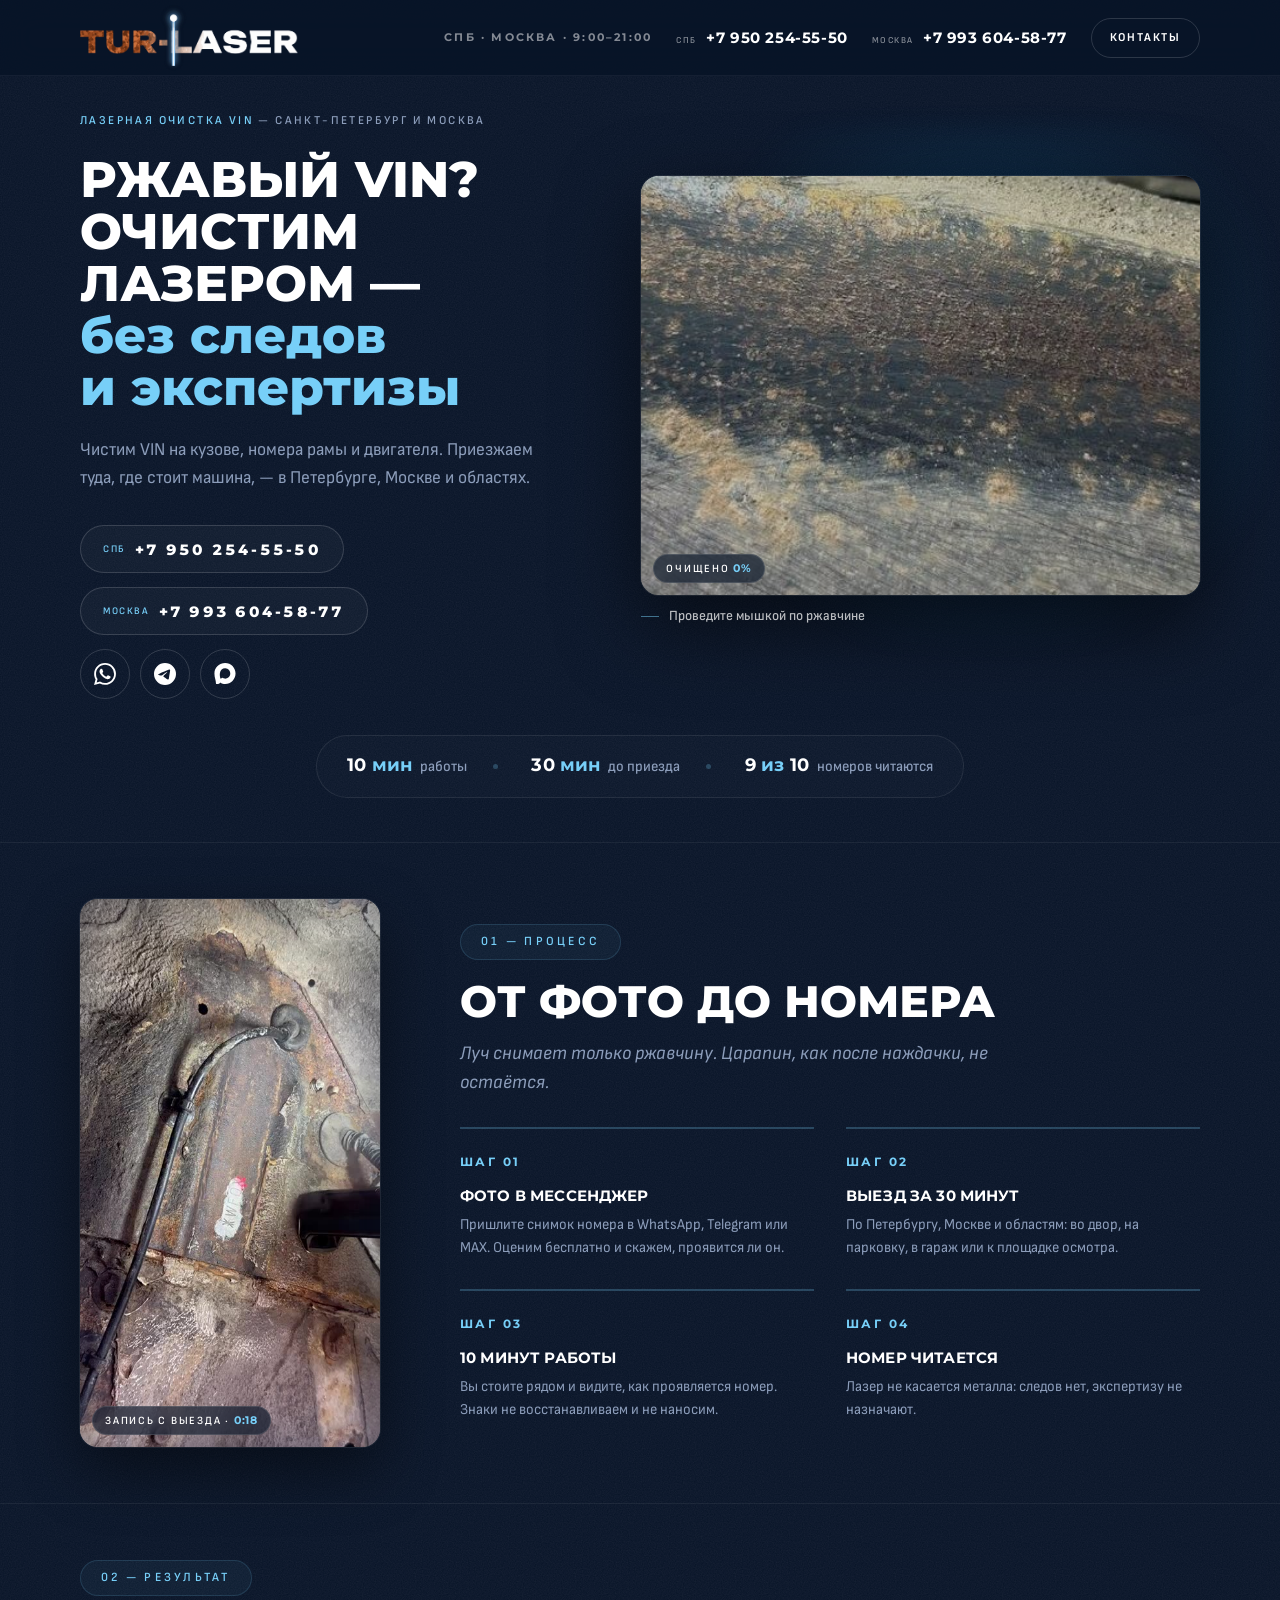
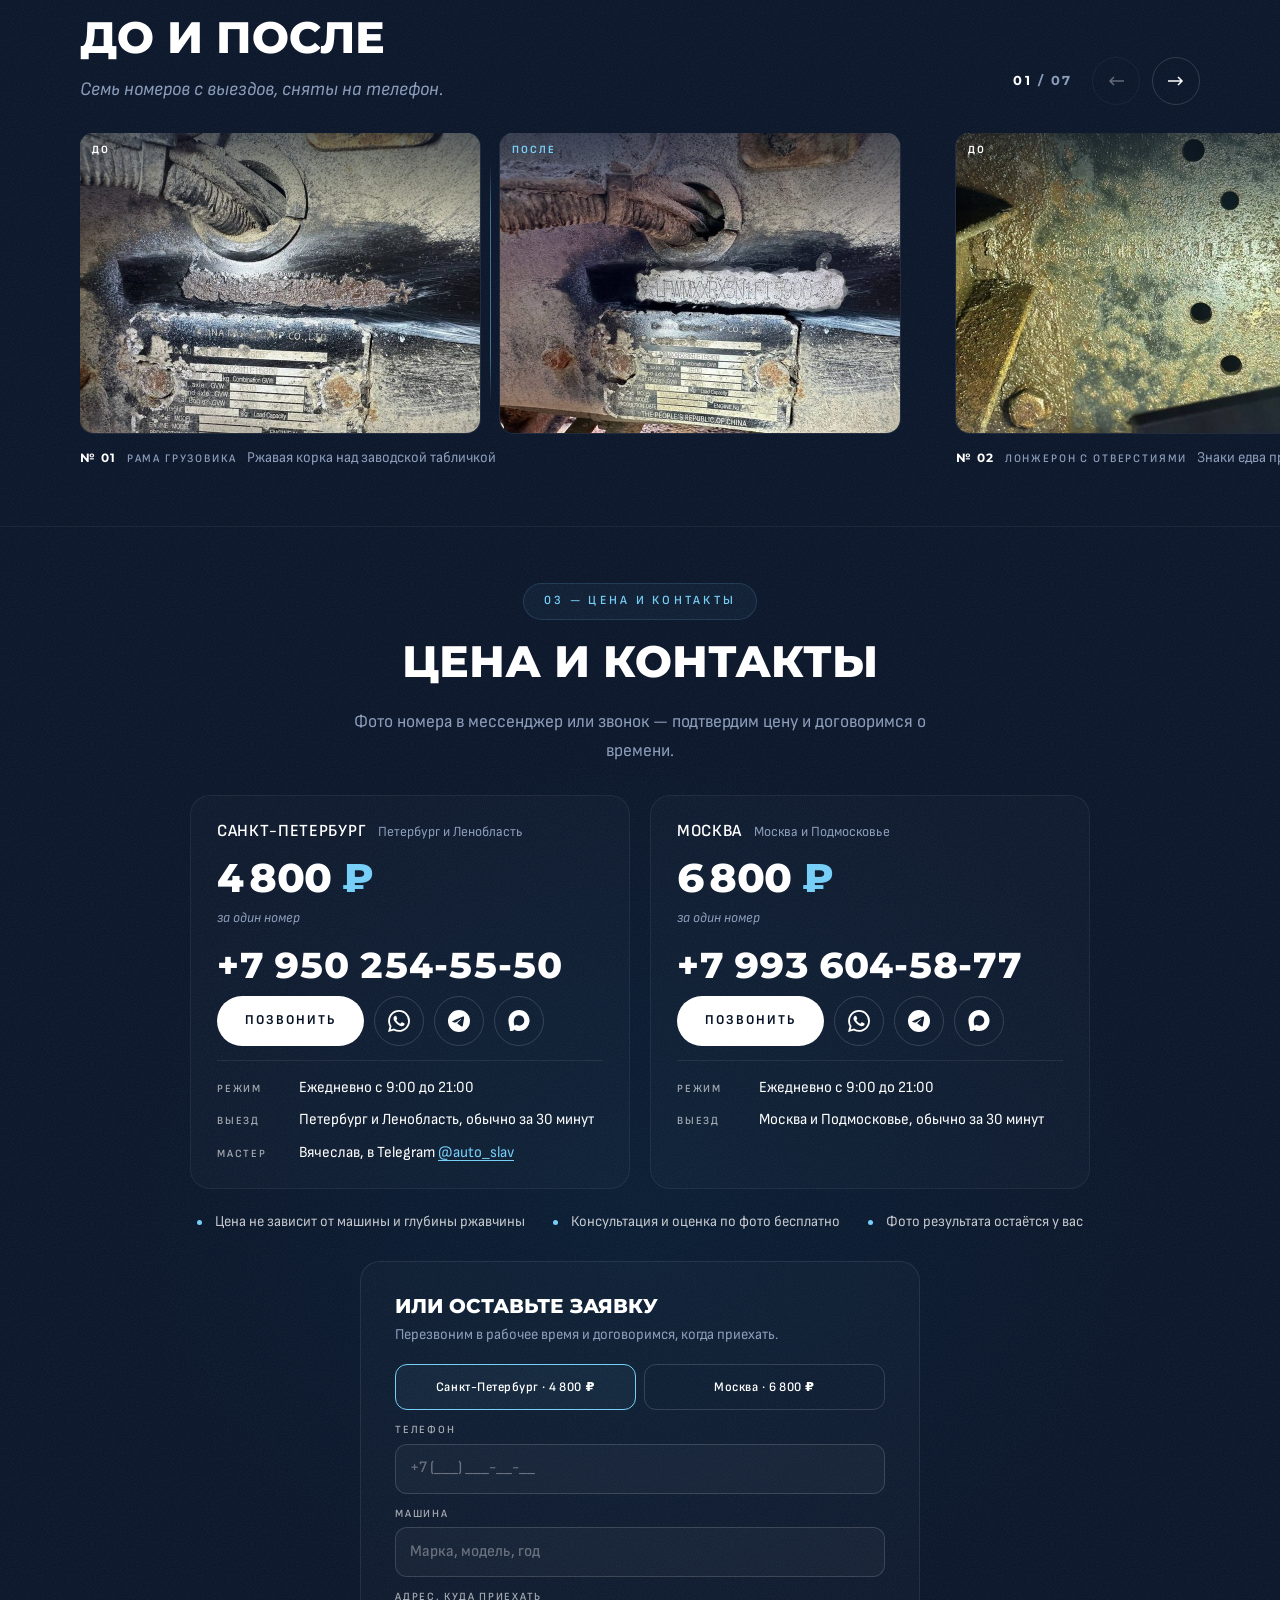
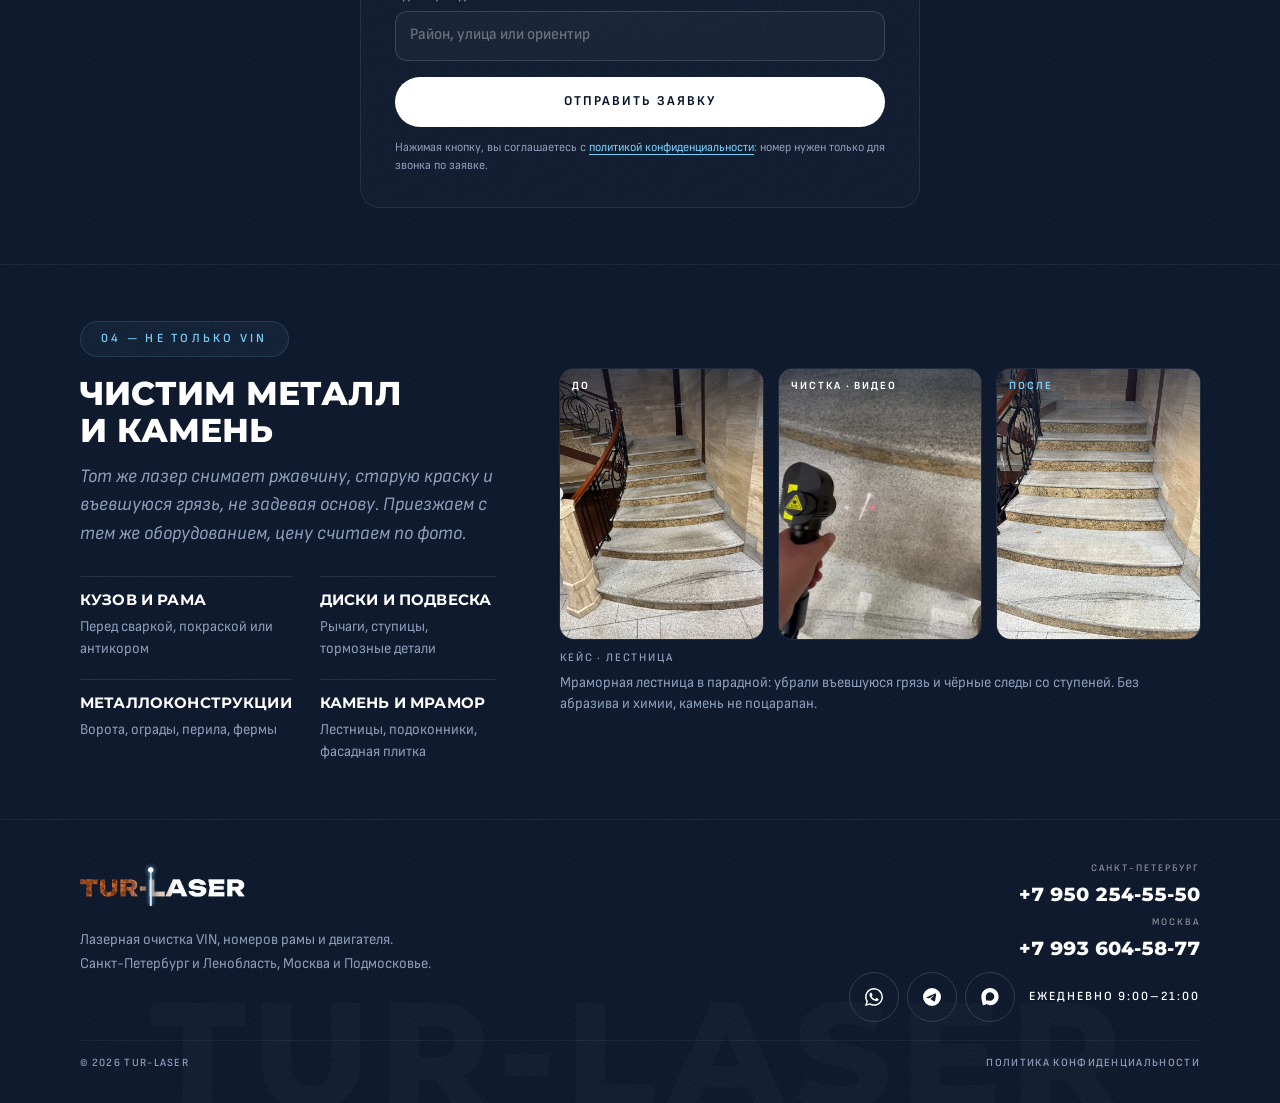
==== index.html @ cce96af9 "Первый экран на ПК: обе плашки городов одной высоты в один ряд, мессенджеры строкой ниже Co-Authored" ====
<!DOCTYPE html>
<html lang="ru">
<head>
<meta charset="utf-8">
<meta name="viewport" content="width=device-width, initial-scale=1, viewport-fit=cover">
<title>TUR-LASER — лазерная очистка VIN в Санкт-Петербурге и Москве</title>
<meta name="description" content="Очищаем VIN, номера рамы и двигателя от ржавчины лазером: без следов на металле и без экспертизы. Выезд по Санкт-Петербургу и Москве за 30 минут, 10 минут работы. Петербург и Ленобласть — 4 800 ₽, Москва и Подмосковье — 6 800 ₽ за номер.">
<meta name="theme-color" content="#061226">
<meta property="og:title" content="TUR-LASER — лазерная очистка VIN">
<meta property="og:description" content="Ржавый VIN? Очистим лазером — без следов и экспертизы. Выезд по Петербургу и Москве. СПб — 4 800 ₽, Москва — 6 800 ₽ за номер.">
<meta property="og:type" content="website">
<link rel="icon" href="data:image/svg+xml,%3Csvg xmlns='http://www.w3.org/2000/svg' viewBox='0 0 32 32'%3E%3Crect width='32' height='32' rx='7' fill='%23061226'/%3E%3Crect x='6' y='14.5' width='14' height='3' rx='1.5' fill='%2377CFF8'/%3E%3Ccircle cx='24' cy='16' r='3' fill='%23fff'/%3E%3C/svg%3E">
<link rel="preload" href="fonts/days-one-cyrillic-400-normal.woff2" as="font" type="font/woff2" crossorigin>
<link rel="preload" href="fonts/sofia-sans-semi-condensed-cyrillic-wght-normal.woff2" as="font" type="font/woff2" crossorigin>
<link rel="preload" href="fonts/orbitron-latin-700-normal.woff2" as="font" type="font/woff2" crossorigin>
<link rel="preload" href="img/vinlab-base.jpg" as="image">
<link rel="preload" href="img/vinlab-rust.jpg" as="image">
<link rel="stylesheet" href="style.css?v=12">
<noscript><style>.mbar--early{opacity:1;transform:none;pointer-events:auto}.vinlab__hint,.vinlab__meter,.ba__nav{display:none}</style></noscript>
<!-- Счётчик аналитики ставим в день релиза (см. README): Яндекс.Метрика сюда, window.YM_ID = номер счётчика -->
</head>
<body>
<svg xmlns="http://www.w3.org/2000/svg" style="display:none" aria-hidden="true"><symbol id="i-wa" viewBox="0 0 24 24"><path d="M17.472 14.382c-.297-.149-1.758-.867-2.03-.967-.273-.099-.471-.148-.67.15-.197.297-.767.966-.94 1.164-.173.199-.347.223-.644.075-.297-.15-1.255-.463-2.39-1.475-.883-.788-1.48-1.761-1.653-2.059-.173-.297-.018-.458.13-.606.134-.133.298-.347.446-.52.149-.174.198-.298.298-.497.099-.198.05-.371-.025-.52-.075-.149-.669-1.612-.916-2.207-.242-.579-.487-.5-.669-.51-.173-.008-.371-.01-.57-.01-.198 0-.52.074-.792.372-.272.297-1.04 1.016-1.04 2.479 0 1.462 1.065 2.875 1.213 3.074.149.198 2.096 3.2 5.077 4.487.709.306 1.262.489 1.694.625.712.227 1.36.195 1.871.118.571-.085 1.758-.719 2.006-1.413.248-.694.248-1.289.173-1.413-.074-.124-.272-.198-.57-.347m-5.421 7.403h-.004a9.87 9.87 0 01-5.031-1.378l-.361-.214-3.741.982.998-3.648-.235-.374a9.86 9.86 0 01-1.51-5.26c.001-5.45 4.436-9.884 9.888-9.884 2.64 0 5.122 1.03 6.988 2.898a9.825 9.825 0 012.893 6.994c-.003 5.45-4.437 9.884-9.885 9.884m8.413-18.297A11.815 11.815 0 0012.05 0C5.495 0 .16 5.335.157 11.892c0 2.096.547 4.142 1.588 5.945L.057 24l6.305-1.654a11.882 11.882 0 005.683 1.448h.005c6.554 0 11.89-5.335 11.893-11.893a11.821 11.821 0 00-3.48-8.413Z"/></symbol><symbol id="i-tg" viewBox="0 0 24 24"><path d="M11.944 0A12 12 0 0 0 0 12a12 12 0 0 0 12 12 12 12 0 0 0 12-12A12 12 0 0 0 12 0a12 12 0 0 0-.056 0zm4.962 7.224c.1-.002.321.023.465.14a.506.506 0 0 1 .171.325c.016.093.036.306.02.472-.18 1.898-.962 6.502-1.36 8.627-.168.9-.499 1.201-.82 1.23-.696.065-1.225-.46-1.9-.902-1.056-.693-1.653-1.124-2.678-1.8-1.185-.78-.417-1.21.258-1.91.177-.184 3.247-2.977 3.307-3.23.007-.032.014-.15-.056-.212s-.174-.041-.249-.024c-.106.024-1.793 1.14-5.061 3.345-.48.33-.913.49-1.302.48-.428-.008-1.252-.241-1.865-.44-.752-.245-1.349-.374-1.297-.789.027-.216.325-.437.893-.663 3.498-1.524 5.83-2.529 6.998-3.014 3.332-1.386 4.025-1.627 4.476-1.635z"/></symbol><symbol id="i-max" viewBox="0 0 100 104"><path fill-rule="evenodd" d="M50.7571 0.261719C78.2929 0.261719 99.8857 22.5974 99.8857 50.1474C99.8857 77.6974 77.6071 99.4903 51.0214 99.4903C41.5857 99.4903 37.0143 98.1617 29.65 92.9474C29.1429 92.5903 28.45 92.6831 28.0214 93.1403C22.3571 99.1831 7.85 103.426 7.18571 95.176C7.18571 80.7903 0 71.4474 0 49.876C0 21.5546 23.2214 0.261719 50.7571 0.261719ZM51.5286 24.8117C38.4643 24.126 28.2643 33.1974 26.0143 47.3831C24.15 59.1332 27.45 73.4546 30.2786 74.176C31.4786 74.4832 34.3571 72.276 36.4571 70.2974C36.85 69.926 37.45 69.8617 37.9071 70.1474C41.1786 72.1474 44.8786 73.6474 48.9571 73.8617C62.3714 74.5617 74.2571 64.0617 74.9643 50.6474C75.6643 37.2331 64.9429 25.5046 51.5286 24.8046V24.8117Z"/></symbol></svg>
<a class="skip" href="#kontakty">К заявке</a>

<!-- Шапка -->
<header class="hdr"><div class="wrap">
  <a class="logo" href="#hero"><img src="img/logo.png" width="2051" height="622" alt="TUR-LASER"></a>
  <span class="hdr__meta">СПб · Москва · 9:00–21:00</span>
  <a class="hdr__tel" href="tel:+79502545550" data-goal="call_click"><small>СПб</small> +7 950 254-55-50</a>
  <a class="hdr__tel hdr__tel--msk" href="tel:+79936045877" data-goal="call_click_msk"><small>Москва</small> +7 993 604-58-77</a>
  <a class="btn btn--o hdr__msg" href="#kontakty">Контакты</a>
</div></header>

<main>
<!-- 1. Первый экран: оффер + интерактив «сотри ржавчину» -->
<section class="hero" id="hero"><div class="wrap">
  <div class="hero__grid">
    <div class="hero__text">
      <p class="crumb"><b>Лазерная очистка VIN</b> — Санкт-Петербург и&nbsp;Москва</p>
      <h1>Ржавый VIN?<br>Очистим<br class="d"> лазером<span class="d">&nbsp;—</span><br><em>без следов<br class="d"> и&nbsp;экспертизы</em></h1>
      <p class="lead">Чистим VIN на кузове, номера рамы и двигателя. Приезжаем туда, где стоит машина, — в Петербурге, Москве и областях.</p>
      <div class="cta cta--goroda">
        <a class="btn btn--w btn--tel" href="tel:+79502545550" data-goal="call_click"><small>СПб</small>+7 950 254-55-50</a>
        <a class="btn btn--w btn--tel" href="tel:+79936045877" data-goal="call_click_msk"><small>Москва</small>+7 993 604-58-77</a>
        <span class="cta__soc"><a class="ibtn" href="https://wa.me/79502545550" target="_blank" rel="noopener" aria-label="Написать в WhatsApp" title="WhatsApp" data-goal="wa_click"><svg aria-hidden="true"><use href="#i-wa"/></svg></a><a class="ibtn" href="https://t.me/auto_slav" target="_blank" rel="noopener" aria-label="Написать в Telegram" title="Telegram" data-goal="tg_click"><svg aria-hidden="true"><use href="#i-tg"/></svg></a><a class="ibtn" href="https://max.ru/u/f9LHodD0cOJTcNx3xoA1vya0MQ0de2oj36Owtv6z1Hdhw0TRg-xTGAW3iC0" target="_blank" rel="noopener" aria-label="Написать в MAX" title="MAX" data-goal="max_click"><svg aria-hidden="true"><use href="#i-max"/></svg></a></span>
      </div>
    </div>
    <div class="hero__art">
      <div class="vinlab" id="vinlab" role="group" aria-label="Лазер снимает ржавчину — проявляется номер" data-base="img/vinlab-base.jpg" data-rust="img/vinlab-rust.jpg"><canvas aria-hidden="true"></canvas>
        <span class="chip vinlab__meter">Очищено <b>0%</b></span>
        <span class="vinlab__hint">Проведите мышкой по ржавчине</span>
        <div class="vinlab__done" role="status"><b>Номер читается</b><a href="https://t.me/auto_slav" target="_blank" rel="noopener" data-goal="cta_vinlab">Оценить свой <svg class="arw" width="16" height="10" viewBox="0 0 16 10" aria-hidden="true"><path d="M0 5h14M10 1l4 4-4 4" fill="none" stroke="currentColor" stroke-width="1.5"/></svg></a></div>
        <button class="vinlab__reset" type="button" hidden>Заново</button>
      </div>
    </div>
  </div>
  <ul class="facts">
    <li><b>10&nbsp;<i>мин</i></b>работы</li>
    <li><b>30&nbsp;<i>мин</i></b>до приезда</li>
    <li><b>9&nbsp;<i>из</i>&nbsp;10</b>номеров читаются</li>
  </ul>
</div></section>

<!-- 2. Процесс: видео с выезда + четыре шага -->
<section class="sec proc" id="process" aria-labelledby="h-proc"><div class="wrap proc__grid">
  <figure class="media proc__video rv">
    <video class="showreel__video" muted autoplay loop playsinline preload="metadata" poster="video/process-poster.jpg" width="464" height="848" aria-label="Очистка VIN лазером, запись с выезда, без звука"><source src="video/process.mp4" type="video/mp4"></video>
    <span class="chip">Запись с выезда · <b>0:18</b></span>
  </figure>
  <div>
    <span class="kicker"><b>01</b> — Процесс</span>
    <h2 class="h2 rv" id="h-proc">От&nbsp;фото до&nbsp;номера</h2>
    <p class="tag">Луч снимает только ржавчину. Царапин, как после наждачки, не остаётся.</p>
    <ol class="steps">
      <li class="step"><span class="step__n">ШАГ 01</span><h3>Фото в мессенджер</h3><p>Пришлите снимок номера в WhatsApp, Telegram или MAX. Оценим бесплатно и скажем, проявится ли он.</p></li>
      <li class="step"><span class="step__n">ШАГ 02</span><h3>Выезд за 30 минут</h3><p>По Петербургу, Москве и областям: во двор, на парковку, в гараж или к площадке осмотра.</p></li>
      <li class="step"><span class="step__n">ШАГ 03</span><h3>10 минут работы</h3><p>Вы стоите рядом и видите, как проявляется номер. Знаки не восстанавливаем и не наносим.</p></li>
      <li class="step"><span class="step__n">ШАГ 04</span><h3>Номер читается</h3><p>Лазер не касается металла: следов нет, экспертизу не назначают.</p></li>
    </ol>
  </div>
</div></section>

<!-- 3. До и после: лента из семи пар -->
<section class="sec ba" id="do-posle" aria-labelledby="h-ba"><div class="wrap">
  <span class="kicker"><b>02</b> — Результат</span>
  <div class="ba__head">
    <div><h2 class="h2 rv" id="h-ba">До и после</h2><p class="tag">Семь номеров с выездов, сняты на телефон.</p></div>
    <div class="ba__nav"><span class="ba__count"><b>01</b> / 07</span><button type="button" data-dir="-1" aria-label="Предыдущая работа" disabled><svg class="arw arw--l" width="16" height="10" viewBox="0 0 16 10" aria-hidden="true"><path d="M0 5h14M10 1l4 4-4 4" fill="none" stroke="currentColor" stroke-width="1.5"/></svg></button><button type="button" data-dir="1" aria-label="Следующая работа"><svg class="arw" width="16" height="10" viewBox="0 0 16 10" aria-hidden="true"><path d="M0 5h14M10 1l4 4-4 4" fill="none" stroke="currentColor" stroke-width="1.5"/></svg></button></div>
  </div>
  <div class="track rv" tabindex="0" role="region" aria-label="Работы до и после, листаются вбок">
    <figure class="pair">
      <div class="pair__shots">
        <div class="ph"><img src="img/ba/ba-1-before.jpg" width="800" height="600" alt="До очистки: рама грузовика, ржавая корка над заводской табличкой"><span>До</span></div>
        <i class="seam" aria-hidden="true"></i>
        <div class="ph ph--after"><img src="img/ba/ba-1-after.jpg" width="800" height="600" alt="После очистки: рама грузовика, номер читается"><span>После</span></div>
      </div>
      <figcaption><b>№&nbsp;01</b><span class="cap">Рама грузовика</span><span class="note">Ржавая корка над заводской табличкой</span></figcaption>
    </figure>
    <figure class="pair">
      <div class="pair__shots">
        <div class="ph"><img src="img/ba/ba-5-before.jpg" width="800" height="600" alt="До очистки: лонжерон с отверстиями, знаки едва проступали сквозь ржавчину" loading="lazy"><span>До</span></div>
        <i class="seam" aria-hidden="true"></i>
        <div class="ph ph--after"><img src="img/ba/ba-5-after.jpg" width="800" height="600" alt="После очистки: лонжерон с отверстиями, номер читается" loading="lazy"><span>После</span></div>
      </div>
      <figcaption><b>№&nbsp;02</b><span class="cap">Лонжерон с отверстиями</span><span class="note">Знаки едва проступали сквозь ржавчину</span></figcaption>
    </figure>
    <figure class="pair">
      <div class="pair__shots">
        <div class="ph"><img src="img/ba/ba-6-before.jpg" width="800" height="600" alt="До очистки: рама, номер под заводской жёлтой краской" loading="lazy"><span>До</span></div>
        <i class="seam" aria-hidden="true"></i>
        <div class="ph ph--after"><img src="img/ba/ba-6-after.jpg" width="800" height="600" alt="После очистки: рама, номер читается" loading="lazy"><span>После</span></div>
      </div>
      <figcaption><b>№&nbsp;03</b><span class="cap">Рама</span><span class="note">Номер под заводской жёлтой краской</span></figcaption>
    </figure>
    <figure class="pair">
      <div class="pair__shots">
        <div class="ph"><img src="img/ba/ba-4-before.jpg" width="800" height="600" alt="До очистки: арка колеса, чёрное пятно вместо знаков" loading="lazy"><span>До</span></div>
        <i class="seam" aria-hidden="true"></i>
        <div class="ph ph--after"><img src="img/ba/ba-4-after.jpg" width="800" height="600" alt="После очистки: арка колеса, номер читается" loading="lazy"><span>После</span></div>
      </div>
      <figcaption><b>№&nbsp;04</b><span class="cap">Арка колеса</span><span class="note">Чёрное пятно вместо знаков</span></figcaption>
    </figure>
    <figure class="pair">
      <div class="pair__shots">
        <div class="ph"><img src="img/ba/ba-2-before.jpg" width="800" height="600" alt="До очистки: пол у сиденья, табличка в проёме под ковром" loading="lazy"><span>До</span></div>
        <i class="seam" aria-hidden="true"></i>
        <div class="ph ph--after"><img src="img/ba/ba-2-after.jpg" width="800" height="600" alt="После очистки: пол у сиденья, номер читается" loading="lazy"><span>После</span></div>
      </div>
      <figcaption><b>№&nbsp;05</b><span class="cap">Пол у сиденья</span><span class="note">Табличка в проёме под ковром</span></figcaption>
    </figure>
    <figure class="pair">
      <div class="pair__shots">
        <div class="ph"><img src="img/ba/ba-3-before.jpg" width="800" height="600" alt="До очистки: пол салона, до очистки номер не разглядеть" loading="lazy"><span>До</span></div>
        <i class="seam" aria-hidden="true"></i>
        <div class="ph ph--after"><img src="img/ba/ba-3-after.jpg" width="800" height="600" alt="После очистки: пол салона, номер читается" loading="lazy"><span>После</span></div>
      </div>
      <figcaption><b>№&nbsp;06</b><span class="cap">Пол салона</span><span class="note">До очистки номер не разглядеть</span></figcaption>
    </figure>
    <figure class="pair">
      <div class="pair__shots">
        <div class="ph"><img src="img/ba/ba-7-before.jpg" width="800" height="600" alt="До очистки: кузов, табличка под герметиком" loading="lazy"><span>До</span></div>
        <i class="seam" aria-hidden="true"></i>
        <div class="ph ph--after"><img src="img/ba/ba-7-after.jpg" width="800" height="600" alt="После очистки: кузов, номер читается" loading="lazy"><span>После</span></div>
      </div>
      <figcaption><b>№&nbsp;07</b><span class="cap">Кузов</span><span class="note">Табличка под герметиком</span></figcaption>
    </figure>
  </div>
  <div class="dots" aria-hidden="true"><i class="on"></i><i></i><i></i><i></i><i></i><i></i><i></i></div>
</div></section>

<!-- 4. Цена и контакты -->
<section class="sec final" id="kontakty" aria-labelledby="h-kontakty"><div class="wrap">
  <span class="kicker"><b>03</b> — Цена и контакты</span>
  <h2 class="h2 rv" id="h-kontakty">Цена <span>и контакты</span></h2>
  <p class="lead">Фото номера в мессенджер или звонок — подтвердим цену и договоримся о времени.</p>
  <div class="final__grid final__grid--goroda">
    <div class="city city--spb">
      <div class="city__head"><span class="cap">Санкт-Петербург</span><span class="city__obl">Петербург и Ленобласть</span></div>
      <p class="price__sum">4&#8239;800&nbsp;<i>₽</i></p>
      <p class="price__what">за один номер</p>
      <a class="contact__tel" href="tel:+79502545550" data-goal="call_click">+7 950 254-55-50</a>
      <div class="contact__btns"><a class="btn btn--w" href="tel:+79502545550" data-goal="call_click">Позвонить</a><a class="ibtn" href="https://wa.me/79502545550" target="_blank" rel="noopener" aria-label="Написать в WhatsApp" title="WhatsApp" data-goal="wa_click"><svg aria-hidden="true"><use href="#i-wa"/></svg></a><a class="ibtn" href="https://t.me/auto_slav" target="_blank" rel="noopener" aria-label="Написать в Telegram" title="Telegram" data-goal="tg_click"><svg aria-hidden="true"><use href="#i-tg"/></svg></a><a class="ibtn" href="https://max.ru/u/f9LHodD0cOJTcNx3xoA1vya0MQ0de2oj36Owtv6z1Hdhw0TRg-xTGAW3iC0" target="_blank" rel="noopener" aria-label="Написать в MAX" title="MAX" data-goal="max_click"><svg aria-hidden="true"><use href="#i-max"/></svg></a></div>
      <dl class="contact__meta">
        <div><dt>Режим</dt><dd>Ежедневно с 9:00 до 21:00</dd></div>
        <div><dt>Выезд</dt><dd>Петербург и Ленобласть, обычно за 30 минут</dd></div>
        <div><dt>Мастер</dt><dd>Вячеслав, в Telegram <a href="https://t.me/auto_slav" target="_blank" rel="noopener" data-goal="tg_click">@auto_slav</a></dd></div>
      </dl>
    </div>
    <div class="city city--msk">
      <div class="city__head"><span class="cap">Москва</span><span class="city__obl">Москва и Подмосковье</span></div>
      <p class="price__sum">6&#8239;800&nbsp;<i>₽</i></p>
      <p class="price__what">за один номер</p>
      <a class="contact__tel" href="tel:+79936045877" data-goal="call_click_msk">+7 993 604-58-77</a>
      <div class="contact__btns"><a class="btn btn--w" href="tel:+79936045877" data-goal="call_click_msk">Позвонить</a><a class="ibtn" href="https://wa.me/79936045877" target="_blank" rel="noopener" aria-label="Написать в WhatsApp" title="WhatsApp" data-goal="wa_click_msk"><svg aria-hidden="true"><use href="#i-wa"/></svg></a><a class="ibtn" href="https://t.me/dmitry_laser" target="_blank" rel="noopener" aria-label="Написать в Telegram" title="Telegram" data-goal="tg_click_msk"><svg aria-hidden="true"><use href="#i-tg"/></svg></a><a class="ibtn" href="https://max.ru/+79936045877" target="_blank" rel="noopener" aria-label="Написать в MAX" title="MAX" data-goal="max_click_msk"><svg aria-hidden="true"><use href="#i-max"/></svg></a></div>
      <dl class="contact__meta">
        <div><dt>Режим</dt><dd>Ежедневно с 9:00 до 21:00</dd></div>
        <div><dt>Выезд</dt><dd>Москва и Подмосковье, обычно за 30 минут</dd></div>
      </dl>
    </div>
  </div>
  <ul class="price__usloviya"><li>Цена не зависит от машины и глубины ржавчины</li><li>Консультация и оценка по фото бесплатно</li><li>Фото результата остаётся у вас</li></ul>
  <form class="zayavka" id="zayavka" novalidate data-url="https://zayavka.tur-laser.ru/sayt/zayavka" aria-labelledby="h-zayavka">
    <div class="zayavka__head"><h3 class="zayavka__h" id="h-zayavka">Или оставьте заявку</h3><p class="zayavka__p">Перезвоним в рабочее время и договоримся, когда приехать.</p></div>
    <div class="zayavka__fields">
      <div class="zayavka__city" role="radiogroup" aria-label="Город">
        <label><input type="radio" name="city" value="spb" checked><span>Санкт-Петербург · 4&#8239;800&nbsp;₽</span></label>
        <label><input type="radio" name="city" value="msk"><span>Москва · 6&#8239;800&nbsp;₽</span></label>
      </div>
      <label class="fld"><span>Телефон</span><input name="phone" type="tel" inputmode="tel" autocomplete="tel" placeholder="+7 (___) ___-__-__" required></label>
      <label class="fld"><span>Машина</span><input name="car" type="text" autocomplete="off" placeholder="Марка, модель, год" maxlength="80" required></label>
      <label class="fld"><span>Адрес, куда приехать</span><input name="address" type="text" autocomplete="street-address" placeholder="Район, улица или ориентир" maxlength="200" required></label>
      <label class="zayavka__hp" aria-hidden="true"><input name="site" type="text" tabindex="-1" autocomplete="off"></label>
      <p class="zayavka__err" role="alert" hidden></p>
      <button class="btn btn--w zayavka__btn" type="submit" data-goal="form_send">Отправить заявку</button>
      <p class="zayavka__consent">Нажимая кнопку, вы соглашаетесь с <a href="policy/">политикой конфиденциальности</a>: номер нужен только для звонка по заявке.</p>
    </div>
    <div class="zayavka__ok" role="status" hidden><b>Заявка принята</b><p>Перезвоним с 9:00 до 21:00. Срочно — наберите сами, номера выше.</p></div>
  </form>
</div></section>

<!-- 5. Не только VIN -->
<section class="sec more" id="ne-tolko-vin" aria-labelledby="h-more"><div class="wrap">
  <span class="kicker"><b>04</b> — Не только VIN</span>
  <h2 class="h2 rv" id="h-more">Чистим металл и&nbsp;камень</h2>
  <p class="tag">Тот же лазер снимает ржавчину, старую краску и въевшуюся грязь, не задевая основу. Приезжаем с тем же оборудованием, цену считаем по фото.</p>
  <ul class="more__list">
    <li><b>Кузов и рама</b>Перед сваркой, покраской или антикором</li>
    <li><b>Диски и подвеска</b>Рычаги, ступицы, тормозные детали</li>
    <li><b>Металлоконструкции</b>Ворота, ограды, перила, фермы</li>
    <li><b>Камень и мрамор</b>Лестницы, подоконники, фасадная плитка</li>
  </ul>
  <figure class="case">
    <div class="case__shots">
      <div class="ph"><img src="img/more/lestnica-do.jpg?v=2" width="720" height="960" alt="До очистки: мраморная лестница в парадной, въевшаяся грязь и чёрные следы на ступенях" loading="lazy"><span>До</span></div>
      <div class="ph case__video"><video class="showreel__video" muted autoplay loop playsinline preload="metadata" poster="video/lestnica-poster.jpg" width="540" height="720" aria-label="Лазер снимает грязь со ступени мраморной лестницы, запись с выезда, без звука"><source src="video/lestnica.mp4" type="video/mp4"></video><span>Чистка · видео</span></div>
      <div class="ph ph--after"><img src="img/more/lestnica-posle.jpg?v=2" width="720" height="960" alt="После очистки: та же лестница, ступени чистые, камень не повреждён" loading="lazy"><span>После</span></div>
    </div>
    <figcaption><span class="cap">Кейс · лестница</span><span class="note">Мраморная лестница в парадной: убрали въевшуюся грязь и чёрные следы со ступеней. Без абразива и химии, камень не поцарапан.</span></figcaption>
  </figure>
</div></section>
</main>

<!-- Подвал -->
<footer class="ftr"><div class="wrap">
  <div class="ftr__top">
    <div><a class="logo" href="#hero"><img src="img/logo.png" width="2051" height="622" alt="TUR-LASER"></a><p>Лазерная очистка VIN, номеров рамы и двигателя. <span class="nw">Санкт-Петербург</span> и Ленобласть, <span class="nw">Москва</span> и Подмосковье.</p></div>
    <div class="ftr__links"><span class="ftr__city">Санкт-Петербург</span><a class="t" href="tel:+79502545550" data-goal="call_click">+7 950 254-55-50</a><span class="ftr__city">Москва</span><a class="t" href="tel:+79936045877" data-goal="call_click_msk">+7 993 604-58-77</a><div class="ftr__soc"><a class="ibtn ibtn--s" href="https://wa.me/79502545550" target="_blank" rel="noopener" aria-label="Написать в WhatsApp" title="WhatsApp" data-goal="wa_click"><svg aria-hidden="true"><use href="#i-wa"/></svg></a><a class="ibtn ibtn--s" href="https://t.me/auto_slav" target="_blank" rel="noopener" aria-label="Написать в Telegram" title="Telegram" data-goal="tg_click"><svg aria-hidden="true"><use href="#i-tg"/></svg></a><a class="ibtn ibtn--s" href="https://max.ru/u/f9LHodD0cOJTcNx3xoA1vya0MQ0de2oj36Owtv6z1Hdhw0TRg-xTGAW3iC0" target="_blank" rel="noopener" aria-label="Написать в MAX" title="MAX" data-goal="max_click"><svg aria-hidden="true"><use href="#i-max"/></svg></a><span>ежедневно 9:00–21:00</span></div></div>
  </div>
  <div class="ftr__bot"><span>© <span id="year">2026</span> TUR-LASER</span><span><a href="policy/">Политика конфиденциальности</a></span></div>
</div><div class="wm" aria-hidden="true">TUR-LASER</div></footer>

<!-- Нижняя панель телефона -->
<div class="mbar mbar--early" id="mbar"><a class="btn btn--w" href="tel:+79502545550" data-goal="call_click">СПб</a><a class="btn btn--w" href="tel:+79936045877" data-goal="call_click_msk">Москва</a><a class="ibtn" href="https://wa.me/79502545550" target="_blank" rel="noopener" aria-label="Написать в WhatsApp" title="WhatsApp" data-goal="wa_click"><svg aria-hidden="true"><use href="#i-wa"/></svg></a><a class="ibtn" href="https://t.me/auto_slav" target="_blank" rel="noopener" aria-label="Написать в Telegram" title="Telegram" data-goal="tg_click"><svg aria-hidden="true"><use href="#i-tg"/></svg></a><a class="ibtn" href="https://max.ru/u/f9LHodD0cOJTcNx3xoA1vya0MQ0de2oj36Owtv6z1Hdhw0TRg-xTGAW3iC0" target="_blank" rel="noopener" aria-label="Написать в MAX" title="MAX" data-goal="max_click"><svg aria-hidden="true"><use href="#i-max"/></svg></a></div>

<script src="script.js?v=6"></script>
</body>
</html>
---- style.css ----
/* TUR-LASER — стили. Цвета, шрифты и отступы заданы переменными в :root. Телефон первичен, ПК с 900px. */
@font-face{font-family:"Montserrat";font-style:normal;font-weight:100 900;font-display:swap;src:url(fonts/montserrat-cyrillic-wght-normal.woff2) format("woff2");unicode-range:U+0301,U+0400-045F,U+0490-0491,U+04B0-04B1,U+2116}
@font-face{font-family:"Montserrat";font-style:normal;font-weight:100 900;font-display:swap;src:url(fonts/montserrat-latin-wght-normal.woff2) format("woff2");unicode-range:U+0000-00FF,U+0131,U+0152-0153,U+02BB-02BC,U+02C6,U+02DA,U+02DC,U+0304,U+0308,U+0329,U+2000-206F,U+20AC,U+2122,U+2191,U+2193,U+2212,U+2215,U+FEFF,U+FFFD}
@font-face{font-family:"Montserrat";font-style:normal;font-weight:100 900;font-display:swap;src:url(fonts/montserrat-latin-ext-wght-normal.woff2) format("woff2");unicode-range:U+0100-02AF,U+0304,U+0308,U+0329,U+1E00-1E9F,U+1EF2-1EFF,U+2020,U+20A0-20AB,U+20AD-20CF,U+2113,U+2C60-2C7F,U+A720-A7FF}
@font-face{font-family:"Sofia Sans SC";font-style:normal;font-weight:100 900;font-display:swap;src:url(fonts/sofia-sans-semi-condensed-cyrillic-wght-normal.woff2) format("woff2");unicode-range:U+0301,U+0400-045F,U+0490-0491,U+04B0-04B1,U+2116}
@font-face{font-family:"Sofia Sans SC";font-style:normal;font-weight:100 900;font-display:swap;src:url(fonts/sofia-sans-semi-condensed-latin-wght-normal.woff2) format("woff2");unicode-range:U+0000-00FF,U+0131,U+0152-0153,U+02BB-02BC,U+02C6,U+02DA,U+02DC,U+0304,U+0308,U+0329,U+2000-206F,U+20AC,U+2122,U+2191,U+2193,U+2212,U+2215,U+FEFF,U+FFFD}
@font-face{font-family:"Sofia Sans SC";font-style:italic;font-weight:100 900;font-display:swap;src:url(fonts/sofia-sans-semi-condensed-cyrillic-wght-italic.woff2) format("woff2");unicode-range:U+0301,U+0400-045F,U+0490-0491,U+04B0-04B1,U+2116}
@font-face{font-family:"Sofia Sans SC";font-style:italic;font-weight:100 900;font-display:swap;src:url(fonts/sofia-sans-semi-condensed-latin-wght-italic.woff2) format("woff2");unicode-range:U+0000-00FF,U+0131,U+0152-0153,U+02BB-02BC,U+02C6,U+02DA,U+02DC,U+0304,U+0308,U+0329,U+2000-206F,U+20AC,U+2122,U+2191,U+2193,U+2212,U+2215,U+FEFF,U+FFFD}

:root{
  --bg:#061226; --bg-2:#0A1C36; --text:#FFFFFF; --muted:#8C9DBA; --accent:#77CFF8; --zenit:#0097DB;
  --a05:rgba(119,207,248,.05); --a15:rgba(119,207,248,.15); --a25:rgba(119,207,248,.25); --a50:rgba(119,207,248,.5);
  --w015:rgba(255,255,255,.015); --w02:rgba(255,255,255,.02); --w03:rgba(255,255,255,.03);
  --l05:rgba(255,255,255,.05); --l06:rgba(255,255,255,.06); --l08:rgba(255,255,255,.08); --l10:rgba(255,255,255,.10);
  --l12:rgba(255,255,255,.12); --l15:rgba(255,255,255,.15); --l22:rgba(255,255,255,.22);
  --glass:rgba(6,18,38,.72); --soft:rgba(255,255,255,.72);
  --head:"Montserrat",Arial,sans-serif;
  --body:"Sofia Sans SC",system-ui,sans-serif;
  --num:"Montserrat","Sofia Sans SC",sans-serif;
  --ease:cubic-bezier(.16,1,.3,1);
  --gut:max(20px,env(safe-area-inset-left),env(safe-area-inset-right)); --sec:40px; --hdr:56px;
}
*,*::before,*::after{box-sizing:border-box;margin:0;padding:0}
html{background:var(--bg);overflow-x:clip;scroll-padding-top:var(--hdr);-webkit-text-size-adjust:100%}
@media (min-height:6000px){html{background:#fff}} /* только для render.sh: окно 12000px */
body{background:var(--bg) url("data:image/svg+xml,%3Csvg xmlns='http://www.w3.org/2000/svg' width='160' height='160'%3E%3Cfilter id='n'%3E%3CfeTurbulence type='fractalNoise' baseFrequency='.85' numOctaves='2' stitchTiles='stitch'/%3E%3CfeColorMatrix values='0 0 0 0 1 0 0 0 0 1 0 0 0 0 1 0 0 0 .07 0'/%3E%3C/filter%3E%3Crect width='100%25' height='100%25' filter='url(%23n)'/%3E%3C/svg%3E");color:var(--text);font:400 16px/1.6 var(--body);overflow-x:clip;-webkit-font-smoothing:antialiased;-moz-osx-font-smoothing:grayscale;font-synthesis-weight:none}
::selection{background:rgba(119,207,248,.28);color:#fff}
:focus-visible{outline:2px solid var(--accent);outline-offset:3px;border-radius:4px}
a{color:inherit;text-decoration:none}
.skip{position:absolute;left:12px;top:-60px;z-index:50;padding:10px 16px;border-radius:100px;background:#fff;color:var(--bg);font:700 13px/1 var(--body);letter-spacing:.13em;text-transform:uppercase}
.skip:focus{top:12px}
img,video,canvas{display:block;max-width:100%}
button{font:inherit;color:inherit;background:none;border:0;cursor:pointer}
.wrap{width:min(1120px,100% - 2*var(--gut));margin-inline:auto}

/* --- общие элементы --- */
.kicker{display:inline-block;font:600 11.5px/1 var(--body);letter-spacing:.22em;text-transform:uppercase;color:var(--accent);
  padding:9px 16px;border:1px solid var(--a15);border-radius:50px;background:var(--a05);margin-bottom:16px}
.kicker b{font:inherit;letter-spacing:inherit} /* номер тем же шрифтом, что и слово */
.h2{font:800 28px/1.12 var(--head);text-transform:uppercase;letter-spacing:0;overflow-wrap:break-word}
.tag{font-style:italic;color:var(--muted);font-size:17px;line-height:1.5;margin-top:12px;max-width:620px}
.cap{font:600 11.5px/1.3 var(--body);letter-spacing:.16em;text-transform:uppercase;color:var(--muted)}
.btn{display:inline-flex;align-items:center;justify-content:center;gap:10px;height:48px;padding:0 22px;border-radius:100px;
  font:700 13px/1 var(--body);letter-spacing:.13em;text-transform:uppercase;white-space:nowrap;transition:transform .3s var(--ease),box-shadow .3s var(--ease),border-color .3s}
.btn--w{background:#fff;color:var(--bg)}
.btn--o{border:1px solid var(--l15);color:#fff}
.btn--tel{flex:1 1 100%;font:800 16px/1 var(--num);letter-spacing:.02em;text-transform:none;font-variant-numeric:tabular-nums}
.ibtn{display:inline-flex;align-items:center;justify-content:center;flex:1 1 0;height:48px;min-width:48px;border-radius:100px;border:1px solid var(--l15);color:#fff;transition:border-color .3s,color .3s,transform .3s var(--ease)}
.ibtn svg{display:block;width:22px;height:22px;fill:currentColor}
.ibtn--s{flex:0 0 auto;width:40px;height:40px;min-width:0}
.ibtn--s svg{width:18px;height:18px}
.arw{display:inline-block;flex:none;vertical-align:middle;transition:translate .3s var(--ease)}
.arw--l{transform:scaleX(-1)}
.nw{white-space:nowrap}
.sec{padding-block:var(--sec);border-top:1px solid var(--l06);position:relative;scroll-margin-top:var(--hdr)}
.media{position:relative;border-radius:18px;overflow:hidden;background:var(--bg-2);box-shadow:0 0 0 1px var(--l08),0 24px 60px rgba(0,0,0,.45)}
.media::after{content:"";position:absolute;inset:0;border-radius:inherit;box-shadow:inset 0 0 60px rgba(6,18,38,.55);pointer-events:none}
.chip{position:absolute;left:12px;bottom:12px;z-index:2;font:600 11px/1 var(--body);letter-spacing:.16em;text-transform:uppercase;color:#fff;
  padding:8px 12px;border-radius:100px;background:rgba(6,18,38,.62);-webkit-backdrop-filter:blur(10px);backdrop-filter:blur(10px);border:1px solid var(--l12)}
.chip b{font:700 11px/1 var(--num);letter-spacing:.08em;color:var(--accent)}

/* --- шапка --- */
.hdr{position:absolute;top:0;left:0;right:0;z-index:20;height:var(--hdr);border-bottom:1px solid var(--l05)}
.hdr .wrap{height:100%;display:flex;align-items:center;gap:12px}
.logo{font:800 15px/1 var(--head);letter-spacing:.14em;text-transform:uppercase;white-space:nowrap;margin-right:auto}
.logo img{display:block;height:56px;width:auto} /* картинка с лучом: буквы занимают ~36% высоты */
.ftr .logo img{height:46px;margin-inline:auto}
.hdr .logo{padding-block:15px}
.hdr__meta{display:none}
.hdr__tel{font:700 13px/1 var(--num);letter-spacing:.04em;white-space:nowrap;padding-block:16px}
.hdr__tel small{font:600 9px/1 var(--body);letter-spacing:.16em;text-transform:uppercase;color:rgba(255,255,255,.5);margin-right:5px}
.hdr__tel--msk{display:none}
.hdr__msg{display:none}

/* --- первый экран --- */
.hero{padding:calc(var(--hdr) + 8px) 0 36px;position:relative;overflow:hidden} /* свечение за canvas не даёт прокрутки вбок и там, где нет overflow-x:clip */
.hero__grid{display:flex;flex-direction:column}
.hero__text{position:relative;z-index:1}
.hero__art{order:-1;position:relative;z-index:0;margin-bottom:32px}
.hero__art::before{content:"";position:absolute;inset:-12%;z-index:-1;background:radial-gradient(circle at 60% 45%,rgba(0,151,219,.22),transparent 62%);filter:blur(12px);pointer-events:none}
.vinlab{position:relative;aspect-ratio:16/9;border-radius:18px;background:linear-gradient(rgba(30,22,16,.25),rgba(30,22,16,.25)),url(img/vinlab-rust.jpg) 50% 50%/cover no-repeat var(--bg-2);box-shadow:0 0 0 1px var(--l08),0 30px 80px rgba(0,0,0,.55);touch-action:pan-y;-webkit-user-select:none;user-select:none}
.vinlab canvas{position:absolute;inset:0;width:100%;height:100%;border-radius:18px;opacity:0;pointer-events:none;transition:opacity .6s var(--ease)}
.vinlab--ready canvas{opacity:1;pointer-events:auto}
.vinlab__meter{left:12px;bottom:12px}
.vinlab__hint,.vinlab__done{position:absolute;left:0;top:calc(100% + 12px);transition:opacity .3s}
.vinlab__hint{display:none;align-items:center;gap:10px;font:500 14px/1.3 var(--body);color:var(--soft)}
.vinlab__hint::before{content:"";width:18px;height:1px;background:var(--a50)}
.vinlab__hint--hidden{opacity:0}
.vinlab__done{display:flex;gap:12px;align-items:baseline;opacity:0;visibility:hidden;right:72px}
.vinlab__done b{font:600 11.5px/1.3 var(--body);letter-spacing:.16em;text-transform:uppercase;color:var(--accent)}
.vinlab__done a{font:700 11.5px/1.3 var(--body);letter-spacing:.14em;text-transform:uppercase;color:#fff;display:inline-flex;gap:8px;align-items:center;padding-block:14px;margin-block:-14px}
.vinlab__done--show{opacity:1;visibility:visible}
.vinlab__reset{position:absolute;right:0;top:calc(100% + 8px);font:600 11.5px/1 var(--body);letter-spacing:.16em;text-transform:uppercase;color:var(--muted);padding:18px 0;margin-top:-14px}
.vinlab__reset[hidden]{display:none}
@media (min-width:900px) and (pointer:fine){.vinlab__hint{display:flex}} /* подсказка про мышку — только на ПК с мышкой */
@media (max-width:899px),(pointer:coarse){.vinlab__done{right:0}.vinlab__reset{display:none}}
.crumb{font:600 11.5px/1.5 var(--body);letter-spacing:.2em;text-transform:uppercase;color:var(--muted);margin-bottom:12px}
.crumb b{color:var(--accent);font-weight:600}
h1{font:800 32px/1.06 var(--head);font-size:min(32px,calc((100vw - 2*var(--gut)) / 11.8));text-transform:uppercase;letter-spacing:0;overflow-wrap:break-word} /* кегль от ширины: строка «Очистим лазером» (11.35 em) должна влезть целиком */
h1 .d{display:none} /* перенос и тире — только на ПК, где заголовок в пять строк */
h1 em{text-transform:none;font-style:normal;font-weight:800;color:var(--accent);letter-spacing:0;font-size:.8em} /* «без следов и экспертизы» (14.1 em строчными) в одну строку: 11.8/14.1 ≈ .84, с запасом .8 */
.lead{color:var(--muted);font-size:16px;line-height:1.6;margin-top:14px;max-width:470px}
.cta{display:flex;gap:10px;flex-wrap:wrap;margin-top:18px}
.cta--goroda .btn--tel{flex:1 1 calc(50% - 5px);display:inline-flex;flex-direction:column;gap:4px;height:auto;padding:12px 10px;background:var(--w03);border:1px solid var(--l15);color:#fff}
.cta--goroda .btn--tel small{color:var(--accent);opacity:1}
.cta--goroda .btn--tel:hover{border-color:var(--accent);background:var(--a05)}
.btn--tel small{font:600 10px/1 var(--body);letter-spacing:.16em;text-transform:uppercase;opacity:.7}
.cta__soc{display:flex;gap:10px;flex:1 1 100%;justify-content:center}
.facts{list-style:none;margin-top:18px;display:flex;flex-wrap:wrap;justify-content:center;gap:12px 22px;padding:16px 14px;text-align:center;border:1px solid var(--l08);border-radius:20px;background:var(--w015)}
.facts li{display:flex;align-items:baseline;gap:7px;white-space:nowrap;font:500 15px/1.3 var(--body);color:var(--muted)}
.facts b{font:700 18px/1 var(--num);color:#fff;letter-spacing:.01em;white-space:nowrap}
.facts b i{font-style:normal;color:var(--accent)}

/* --- процесс --- */
.proc__grid{display:flex;flex-direction:column}
.proc__video{width:100%;max-width:460px;aspect-ratio:4/5;margin-bottom:28px}
.proc__video video,.proc__video img{width:100%;height:100%;object-fit:cover;object-position:50% 58%}
.proc__video--manual .chip{display:none}
.steps{list-style:none;display:grid;grid-template-columns:1fr;gap:22px;margin-top:24px}
.step{border-top:2px solid var(--a25);padding-top:16px;transition:border-color .35s,translate .3s var(--ease)}
.step__n{font:700 12px/1 var(--num);letter-spacing:.2em;color:var(--accent)}
.step h3{font:700 14.5px/1.2 var(--head);text-transform:uppercase;letter-spacing:.01em;margin:10px 0 6px}
.step p{color:var(--muted);font-size:15px;line-height:1.55}

/* --- до/после --- */
.ba__head{display:flex;justify-content:space-between;align-items:flex-end;gap:24px}
.ba__nav{display:none}
.track{position:relative;display:flex;gap:12px;overflow-x:auto;scroll-snap-type:x mandatory;overscroll-behavior-x:contain;scrollbar-width:none;margin-top:20px;
  margin-right:calc(50% - 50vw);padding-right:calc(50vw - 50%)}
.track::-webkit-scrollbar{display:none}
.pair{flex:0 0 min(300px,82vw);scroll-snap-align:start}
.pair__shots{display:flex;flex-direction:column;gap:12px;position:relative}
.ph{position:relative;aspect-ratio:4/3;border-radius:14px;overflow:hidden;background:var(--bg-2);box-shadow:0 0 0 1px var(--l08)}
.ph img,.ph video{width:100%;height:100%;object-fit:cover;display:block}
.ph::before{content:"";position:absolute;inset:0;background:linear-gradient(rgba(6,18,38,.62),transparent 38%);z-index:1;pointer-events:none}
.ph span{position:absolute;left:12px;top:11px;z-index:2;font:700 11px/1 var(--body);letter-spacing:.18em;text-transform:uppercase}
.ph--after span{color:var(--accent)}
.seam{position:absolute;left:10%;right:10%;top:50%;height:1px;background:linear-gradient(90deg,transparent,var(--a50) 20%,var(--a50) 80%,transparent);pointer-events:none}
.pair figcaption{margin-top:12px}
.pair figcaption b{font:700 12px/1 var(--num);letter-spacing:.12em;color:#fff;margin-right:10px}
.pair figcaption .note{display:block;margin-top:6px;color:var(--muted);font-size:15px;line-height:1.45}
.dots{display:flex;gap:8px;justify-content:center;margin-top:20px}
.dots i{width:6px;height:6px;border-radius:6px;background:var(--l22);transition:width .3s var(--ease),background .3s}
.dots i.on{width:18px;background:var(--accent)}

/* --- цена и заявка --- */
.final{text-align:center;overflow:hidden}
.final::before{content:"";position:absolute;inset:0;background:radial-gradient(ellipse 60% 50% at 50% 50%,rgba(0,151,219,.06),transparent 70%);pointer-events:none}
.final .h2 span{display:block}
.final .lead{margin-inline:auto;max-width:520px}
.final__grid{position:relative;display:grid;grid-template-columns:1fr;gap:20px;margin-top:24px;text-align:left}
.price{border:1px solid var(--accent);background:var(--a05);border-radius:20px;padding:24px 22px}
.price__sum{font:800 44px/1 var(--num);letter-spacing:-.02em;font-variant-numeric:tabular-nums;margin:12px 0 10px;white-space:nowrap}
.price__sum i{font-style:normal;color:var(--accent)}
.price__what{font-style:italic;color:var(--muted);font-size:16px;line-height:1.45}
.price ul{list-style:none;margin-top:16px;display:grid;gap:9px}
.price li{position:relative;padding-left:18px;color:rgba(255,255,255,.75);font-size:15px;line-height:1.45}
.price li::before{content:"";position:absolute;left:0;top:.58em;width:5px;height:5px;border-radius:50%;background:var(--accent)}
.contact,.city{position:relative;background:var(--w02);border:1px solid var(--l06);border-radius:20px;padding:24px 22px;display:grid;gap:14px;align-content:start}
.city{gap:10px}
.city__head{display:flex;flex-wrap:wrap;align-items:baseline;gap:6px 12px}
.city__head .cap{font-size:17px;color:#fff;letter-spacing:.04em}
.city__obl{font-size:14px;color:var(--muted)}
.city .price__sum{margin:4px 0 0;font-size:34px}
.city .price__what{margin-bottom:4px;font-size:14px}
.city .contact__tel{margin-top:4px}
.price__usloviya{list-style:none;margin:22px auto 0;display:grid;gap:9px;max-width:520px;text-align:left}
.price__usloviya li{position:relative;padding-left:18px;color:rgba(255,255,255,.75);font-size:15px;line-height:1.45}
.price__usloviya li::before{content:"";position:absolute;left:0;top:.58em;width:5px;height:5px;border-radius:50%;background:var(--accent)}
.ftr__city{display:block;font:600 10px/1.6 var(--body);letter-spacing:.2em;color:rgba(255,255,255,.5)}
.contact__tel{display:block;font:800 clamp(27px,7.8vw,34px)/1.1 var(--num);letter-spacing:0;color:#fff;white-space:nowrap;font-variant-numeric:tabular-nums}
.contact__btns{display:flex;flex-wrap:wrap;gap:10px}
.contact__btns .btn{flex:1 1 100%}
.contact__meta{display:grid;gap:10px;margin-top:4px;padding-top:16px;border-top:1px solid var(--l08)}
.contact__meta div{display:grid;grid-template-columns:70px 1fr;gap:12px;align-items:baseline}
.contact__meta dt{font:600 11px/1.5 var(--body);letter-spacing:.16em;text-transform:uppercase;color:rgba(255,255,255,.62)}
.contact__meta dd{font-size:15.5px;line-height:1.45;color:#fff}
.contact__meta dd a{color:var(--accent);text-decoration:underline;text-underline-offset:3px}
.more__list{list-style:none;display:grid;grid-template-columns:1fr 1fr;gap:20px 18px;margin-top:22px}
.more__list li{border-top:1px solid var(--l10);padding-top:14px;font-size:14.5px;line-height:1.45;color:var(--muted)}
.more__list b{display:block;font:700 13.5px/1.25 var(--head);text-transform:uppercase;letter-spacing:.01em;color:#fff;margin-bottom:6px}
.case{margin-top:26px}
.case__shots{display:grid;grid-template-columns:1fr 1fr;gap:10px}
.case .ph{aspect-ratio:3/4}
.case .case__video{grid-column:1/-1;aspect-ratio:16/9;order:3} /* на телефоне видео широкой плашкой под парой фото */
.case figcaption{margin-top:12px;display:grid;gap:6px}
.case figcaption .note{color:var(--muted);font-size:15px;line-height:1.45}

/* --- подвал --- */
.ftr{border-top:1px solid var(--l05);padding:28px 0 calc(40px + env(safe-area-inset-bottom));position:relative;overflow:hidden;text-align:center}
.ftr__top{display:flex;flex-direction:column;gap:4px}
.ftr .logo{font-size:17px;display:inline-block;padding-block:14px;margin-block:-14px} /* зона нажатия 45px, строку не раздвигает */
.ftr p{color:var(--muted);font-size:15px;line-height:1.55;max-width:360px;margin:10px auto 0}
.ftr__links{font:600 12.5px/2 var(--body);letter-spacing:.16em;text-transform:uppercase;color:#fff}
.ftr__links a.t{font:800 19px/2 var(--num);letter-spacing:0;color:#fff;font-variant-numeric:tabular-nums}
.ftr__links a.t{display:inline-block;padding-block:6px}
.ftr__soc{display:flex;align-items:center;justify-content:center;gap:8px;margin-top:4px}
.ftr__soc span{margin-left:6px;color:#fff}
.ftr__bot{margin-top:10px;padding-top:14px;border-top:1px solid var(--l05);display:flex;flex-direction:column;gap:0;position:relative}
.ftr--doc .ftr__bot{margin-top:0;padding-top:0;border-top:0}
.ftr__bot a,.ftr__bot span{font:600 11px/1.5 var(--body);letter-spacing:.12em;text-transform:uppercase;color:var(--muted)}
.ftr__bot a{display:block;padding-block:14px}
.ftr__bot .sep{display:none}
.wm{position:absolute;left:0;right:0;bottom:-.18em;text-align:center;font:800 clamp(44px,13vw,150px)/1 var(--head);letter-spacing:.06em;color:rgba(255,255,255,.025);pointer-events:none;white-space:nowrap;user-select:none}

/* --- нижняя панель телефона --- */
.mbar{position:fixed;left:max(12px,env(safe-area-inset-left));right:max(12px,env(safe-area-inset-right));bottom:calc(12px + env(safe-area-inset-bottom));z-index:30;display:flex;gap:4px;padding:4px;
  border-radius:100px;background:rgba(6,18,38,.82);-webkit-backdrop-filter:blur(14px);backdrop-filter:blur(14px);border:1px solid var(--l10);transition:opacity .3s var(--ease),transform .3s var(--ease)}
.mbar .btn{flex:1 1 auto;height:46px;padding:0 12px}
.mbar .ibtn{flex:0 0 auto;width:46px;height:46px;min-width:0;border-color:transparent}
.mbar .btn--o{border-color:transparent}
.mbar--early,.mbar--hidden,.mbar--lane{opacity:0;transform:translateY(140%);pointer-events:none}

/* узкие телефоны (320): строка под canvas в одну линию, телефон в шапке не заходит в поле */
@media (max-width:359px){
  .vinlab__done b{display:none}
  .hdr__tel{font-size:12px;letter-spacing:0}
}
/* телефон боком: canvas, видео и пара «до/после» помещаются в высоту экрана */
@media (max-width:899px) and (orientation:landscape) and (max-height:500px){
  .hero__art{max-width:520px}
  .proc__video{max-width:280px}
  .pair{flex-basis:min(620px,78vw)}
  .pair__shots{flex-direction:row}
  .ph{flex:1}
  .seam{left:50%;right:auto;top:10%;bottom:10%;width:1px;height:auto;background:linear-gradient(transparent,var(--a50) 20%,var(--a50) 80%,transparent)}
}

/* ======== ПК ======== */
@media (min-width:900px){
  :root{--gut:max(20px,6vw,env(safe-area-inset-left),env(safe-area-inset-right));--sec:56px;--hdr:76px}
  .hdr{position:fixed;background:var(--glass);-webkit-backdrop-filter:blur(16px);backdrop-filter:blur(16px)}
  .hdr .wrap{gap:24px}
  .logo img{height:66px}
  .ftr .logo img{height:50px;margin-inline:0}
  .hdr__meta{display:block;font:700 11px/1 var(--num);letter-spacing:.2em;text-transform:uppercase;color:rgba(255,255,255,.5)}
  .hdr__tel{font-size:15px}
  .hdr .hdr__msg{display:inline-flex;height:40px;padding:0 18px;font-size:12px} /* .hdr — чтобы не перебивал .btn ниже */
  .hero{padding:calc(var(--hdr) + 36px) 0 44px}
  .hero__grid{display:grid;grid-template-columns:minmax(0,.95fr) minmax(0,1.05fr);gap:56px;align-items:center}
  .hero__art{order:0;margin-bottom:40px}
  .vinlab{aspect-ratio:4/3}
  .vinlab__done{gap:16px}
  .crumb{font-size:12px;margin-bottom:24px}
  h1{font-size:clamp(32px,3.9vw,52px);line-height:1.04}
  h1 .d{display:inline}
  h1 em{font-size:1em}
  .lead{font-size:18px;margin-top:22px}
  .cta{margin-top:32px;gap:14px}
  .btn{height:50px;padding:0 28px;font-size:13.5px;letter-spacing:.15em}
  .facts{flex-wrap:nowrap;align-items:baseline;gap:0;width:max-content;max-width:100%;margin:36px auto 0;padding:20px 30px;border-radius:100px}
  .facts li{gap:8px}
  .facts li+li::before{content:"";width:5px;height:5px;border-radius:50%;background:var(--a25);margin:0 clamp(16px,2vw,26px);align-self:center}
  .h2{font-size:clamp(28px,3.4vw,46px);line-height:1.1}
  .tag{font-size:19px;margin-top:14px}
  .kicker{font-size:12.5px;letter-spacing:.26em;padding:11px 20px;margin-bottom:18px}
  .proc__grid{display:grid;grid-template-columns:300px minmax(0,1fr);gap:80px;align-items:center}
  .proc__video{aspect-ratio:464/848;margin:0}
  .proc__video video,.proc__video img{object-position:50% 50%}
  .steps{grid-template-columns:1fr 1fr;gap:30px 32px;margin-top:30px}
  .step{padding-top:20px}
  .step h3{font-size:15px;margin:12px 0 8px}
  .ba__nav{display:flex;align-items:center;gap:12px}
  .ba__count{font:700 13px/1 var(--num);letter-spacing:.16em;color:var(--muted);margin-right:8px}
  .ba__count b{color:#fff;font-weight:700}
  .ba__nav button{width:48px;height:48px;border-radius:50%;border:1px solid var(--l15);display:grid;place-items:center;transition:border-color .3s,opacity .3s}
  .ba__nav button:disabled{opacity:.35;cursor:default}
  .track{gap:56px;margin-top:28px} /* между парами шире, чем между «до» и «после» */
  .pair{flex-basis:820px}
  .pair__shots{flex-direction:row;gap:20px}
  .ph{flex:1}
  .seam{left:50%;right:auto;top:10%;bottom:10%;width:1px;height:auto;background:linear-gradient(transparent,var(--a50) 20%,var(--a50) 80%,transparent)}
  .pair figcaption .note{display:inline;margin:0 0 0 10px}
  .dots{display:none}
  .final__grid{grid-template-columns:minmax(0,420px) minmax(0,480px);justify-content:center;gap:24px;margin-top:30px;align-items:stretch}
  .final__grid--goroda{grid-template-columns:repeat(2,minmax(0,440px));gap:20px}
  .city{padding:24px 26px}
  .city .price__sum{font-size:40px}
  .hdr__tel--msk{display:inline-block}
  .cta--goroda .btn--tel{flex:0 0 auto;flex-direction:row;gap:10px;height:48px;padding:0 22px}
  .cta--goroda .cta__soc{flex:1 1 100%;justify-content:flex-start}
  .price__usloviya{grid-template-columns:repeat(3,auto);justify-content:center;gap:10px 28px;max-width:none}
  .price{padding:30px 30px 32px}
  .price__sum{font-size:60px}
  .contact{padding:30px}
  .contact__tel{font-size:36px}
  .btn--tel{flex:0 0 auto;font-size:15px}
  .ibtn{flex:0 0 auto;width:50px;height:50px}
  .contact__btns .btn{flex:0 0 auto}
  .final .h2 span{display:inline}
  .final .lead{max-width:640px}
  .more .wrap{display:grid;grid-template-columns:minmax(0,1fr) minmax(0,640px);column-gap:64px;align-items:start}
  .more .kicker{grid-column:1;grid-row:1;justify-self:start}
  .more .h2{grid-column:1;grid-row:2;font-size:clamp(26px,2.6vw,34px)}
  .more .tag{grid-column:1;grid-row:3}
  .more__list{grid-column:1;grid-row:4;grid-template-columns:1fr 1fr;gap:20px 28px;margin-top:28px}
  .case{grid-column:2;grid-row:1/5;align-self:center;margin-top:0}
  .case__shots{grid-template-columns:1fr 1fr 1fr;gap:16px}
  .case .case__video{grid-column:auto;aspect-ratio:3/4;order:0} /* на ПК три одинаковые плитки: до — чистка — после */
  .more__list li{font-size:15px}
  .more__list b{font-size:15px}
  .mbar{display:none}
  .ftr{padding:40px 0 32px;text-align:left}
  .ftr p{margin-inline:0}
  .ftr__top{flex-direction:row;justify-content:space-between;align-items:flex-start;gap:14px}
  .ftr__links a.t,.ftr__bot a{display:inline;padding-block:0}
  .ftr__soc{justify-content:flex-end}
  .ftr__bot .sep{display:inline}
  .ftr__links{text-align:right}
  .ftr__bot{flex-direction:row;justify-content:space-between;margin-top:18px;gap:8px}
}
@media (prefers-reduced-motion:no-preference){html{scroll-behavior:smooth}}
@media (hover:hover){
  .btn--w:hover{transform:scale(1.04);box-shadow:0 8px 40px rgba(0,151,219,.35)}
  .btn--o:hover{border-color:var(--accent);transform:scale(1.04)}
  .ibtn:hover{border-color:var(--accent);color:var(--accent);transform:scale(1.06)}
  .step:hover{border-top-color:var(--accent);translate:0 -4px}
  .kicker:hover{translate:0 -2px;border-color:var(--accent)}
  .ba__nav button:not(:disabled):hover{border-color:var(--accent)}
}
@media (prefers-reduced-motion:reduce){*{transition:none!important;animation:none!important}}

/* появление при прокрутке: только H2 и медиа, только при html.js-rv */
.js-rv .rv{opacity:0;transform:translateY(28px);filter:blur(6px);transition:opacity .9s var(--ease),transform 1s var(--ease),filter .8s var(--ease)}
.js-rv .rv.rv--in{opacity:1;transform:none;filter:none}
.js-rv .proc__video.rv img,.js-rv .proc__video.rv video{clip-path:inset(0 0 12% 0);transition:clip-path 1.1s var(--ease)}
.js-rv .proc__video.rv--in img,.js-rv .proc__video.rv--in video{clip-path:inset(0)}
@media (min-height:6000px){.js-rv .proc__video.rv img,.js-rv .proc__video.rv video{clip-path:none;transition:none}} /* только для render.sh: в headless шторка на видео ловится закрытой */
@supports ((-webkit-background-clip:text) or (background-clip:text)){
  h1 em{background:linear-gradient(100deg,var(--accent) 0 40%,#fff 50%,var(--accent) 60% 100%);background-size:250% 100%;background-position:0 0;-webkit-background-clip:text;background-clip:text;color:transparent;animation:sweep 1.5s var(--ease) .7s both;
    padding-right:.16em;-webkit-box-decoration-break:clone;box-decoration-break:clone} /* наклон вылезает за край строки: поле справа у каждой строки, иначе градиент срежет букву */
}
@keyframes sweep{from{background-position:100% 0}to{background-position:0 0}}

/* страница policy/ */
.doc{max-width:760px;padding:calc(var(--hdr) + 40px) 0 64px}
.doc h1{font-size:clamp(17px,5.6vw,40px);line-height:1.1;margin-bottom:12px}
.doc h2{font:700 17px/1.25 var(--head);text-transform:uppercase;margin:32px 0 10px}
.doc p,.doc li{color:var(--muted);font-size:16px;line-height:1.7}
.doc ol,.doc ul{padding-left:20px;display:grid;gap:6px}
.doc a{color:#fff;border-bottom:1px solid var(--l15)}
.doc .muted{font-size:14px}
.doc p+p,.doc ol+p,.doc p+ol{margin-top:10px}

/* --- заявка с сайта (решение владельца 06.11.2026: телефон, машина, адрес → CRM) --- */
.zayavka{position:relative;margin:28px auto 0;max-width:560px;text-align:left;background:var(--w02);border:1px solid var(--l08);border-radius:20px;padding:24px 22px;display:grid;gap:18px}
.zayavka__h{font:800 20px/1.2 var(--head);text-transform:uppercase}
.zayavka__p{color:var(--muted);font-size:15px;line-height:1.5;margin-top:6px}
.zayavka__fields{display:grid;gap:12px}
.zayavka__city{display:grid;grid-template-columns:1fr 1fr;gap:8px}
.zayavka__city label{position:relative;display:flex;align-items:center;justify-content:center;min-height:46px;padding:8px 10px;border:1px solid var(--l15);border-radius:12px;text-align:center;font:600 13px/1.25 var(--body);letter-spacing:.04em;cursor:pointer;transition:border-color .3s,background .3s}
.zayavka__city input{position:absolute;opacity:0;width:0;height:0}
.zayavka__city label:has(input:checked){border-color:var(--accent);background:var(--a05);color:#fff}
.zayavka__city label:has(input:focus-visible){outline:2px solid var(--accent);outline-offset:2px}
.fld{display:grid;gap:5px}
.fld span{font:600 11px/1.5 var(--body);letter-spacing:.16em;text-transform:uppercase;color:rgba(255,255,255,.62)}
.fld input{width:100%;min-height:50px;padding:12px 14px;border-radius:12px;border:1px solid var(--l15);background:var(--w03);color:#fff;font:500 16px/1.3 var(--body);transition:border-color .3s}
.fld input::placeholder{color:rgba(255,255,255,.35)}
.fld input:focus{outline:none;border-color:var(--accent);box-shadow:0 0 0 4px var(--a15)}
.fld input[aria-invalid="true"]{border-color:#ff8a8a}
.zayavka__hp{position:absolute;left:-9999px;width:1px;height:1px;overflow:hidden}
.zayavka__err{color:#ff8a8a;font-size:14px;line-height:1.4}
.zayavka__btn{width:100%;margin-top:4px}
.zayavka__btn[disabled]{opacity:.6;cursor:wait}
.zayavka__consent{font-size:12.5px;line-height:1.45;color:var(--muted)}
.zayavka__consent a{color:var(--accent);text-decoration:underline;text-underline-offset:3px}
.zayavka__ok{padding:16px 18px;border-radius:12px;background:var(--a05);border:1px solid var(--a25)}
.zayavka__ok b{display:block;font:800 16px/1.2 var(--head);text-transform:uppercase}
.zayavka__ok p{margin-top:6px;color:var(--muted);font-size:15px;line-height:1.5}
.zayavka--sent .zayavka__fields{display:none}
@media (min-width:900px){.zayavka{padding:32px 34px}}
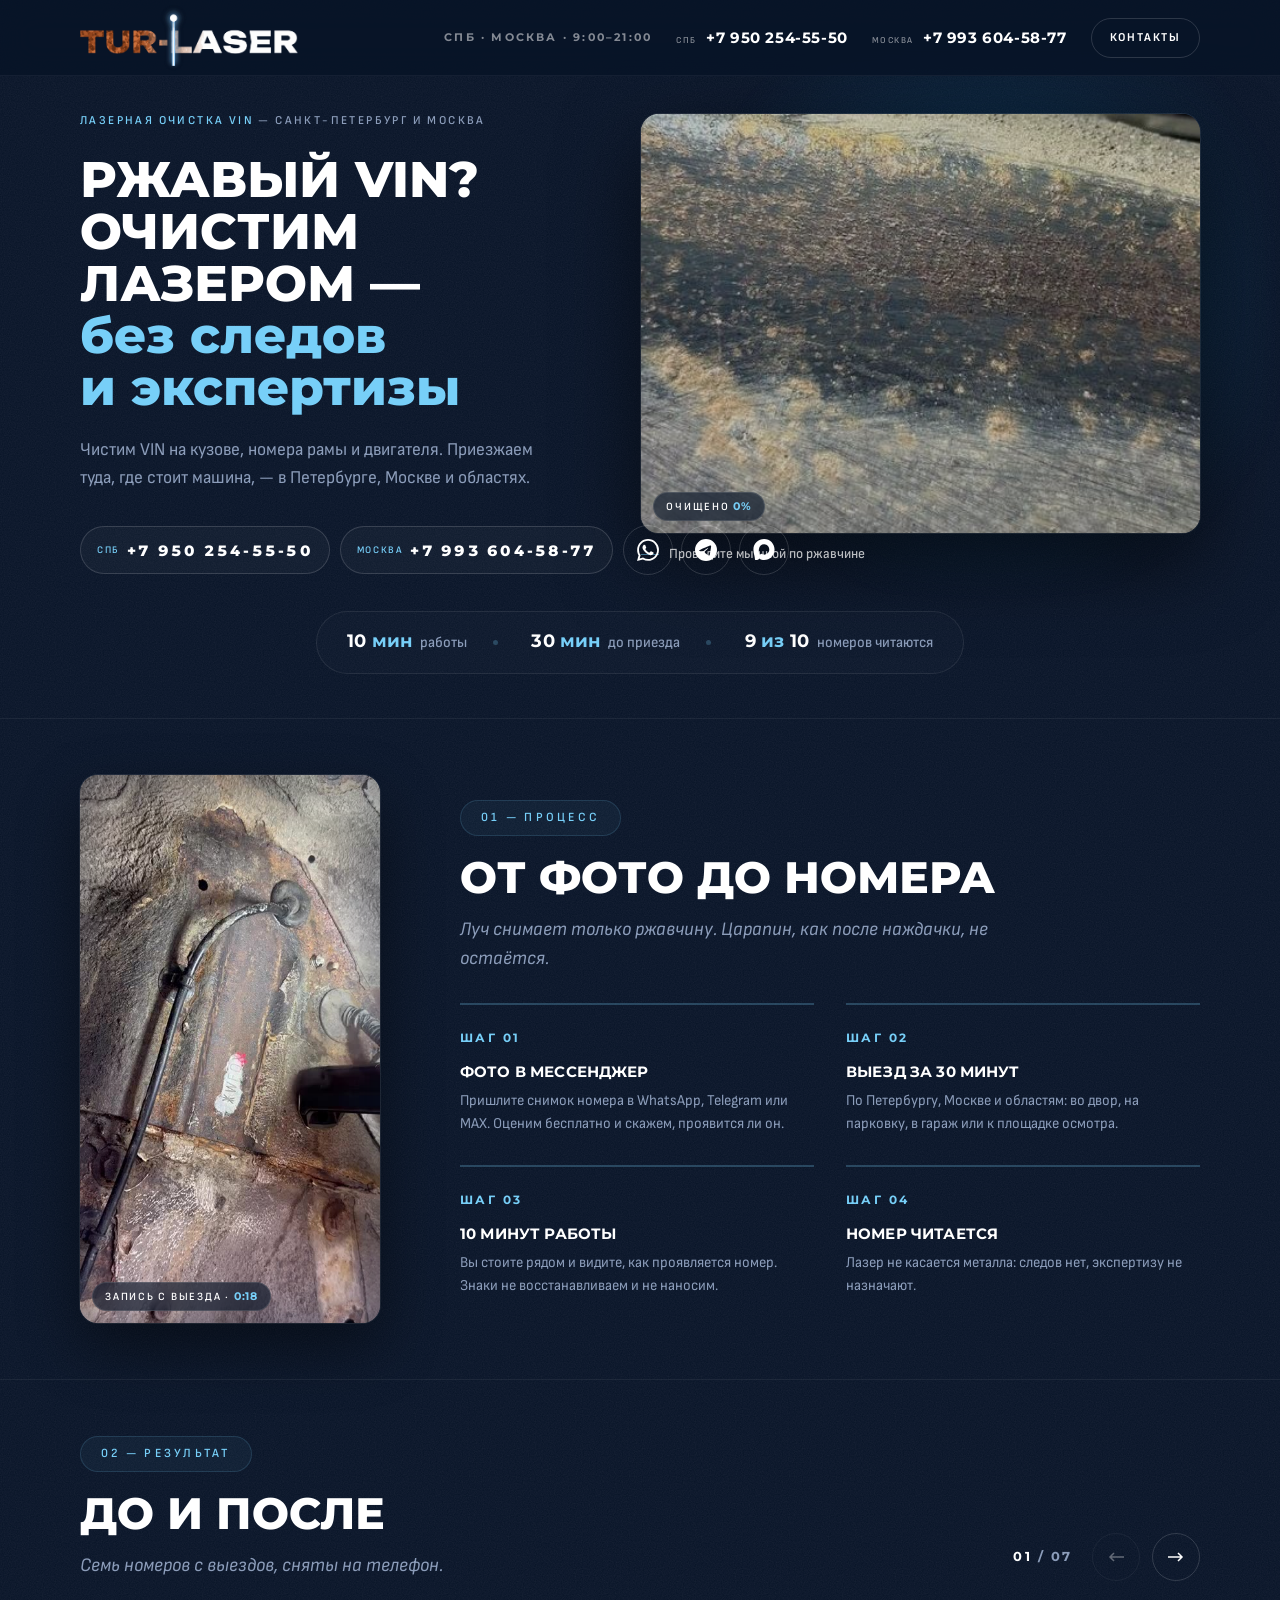
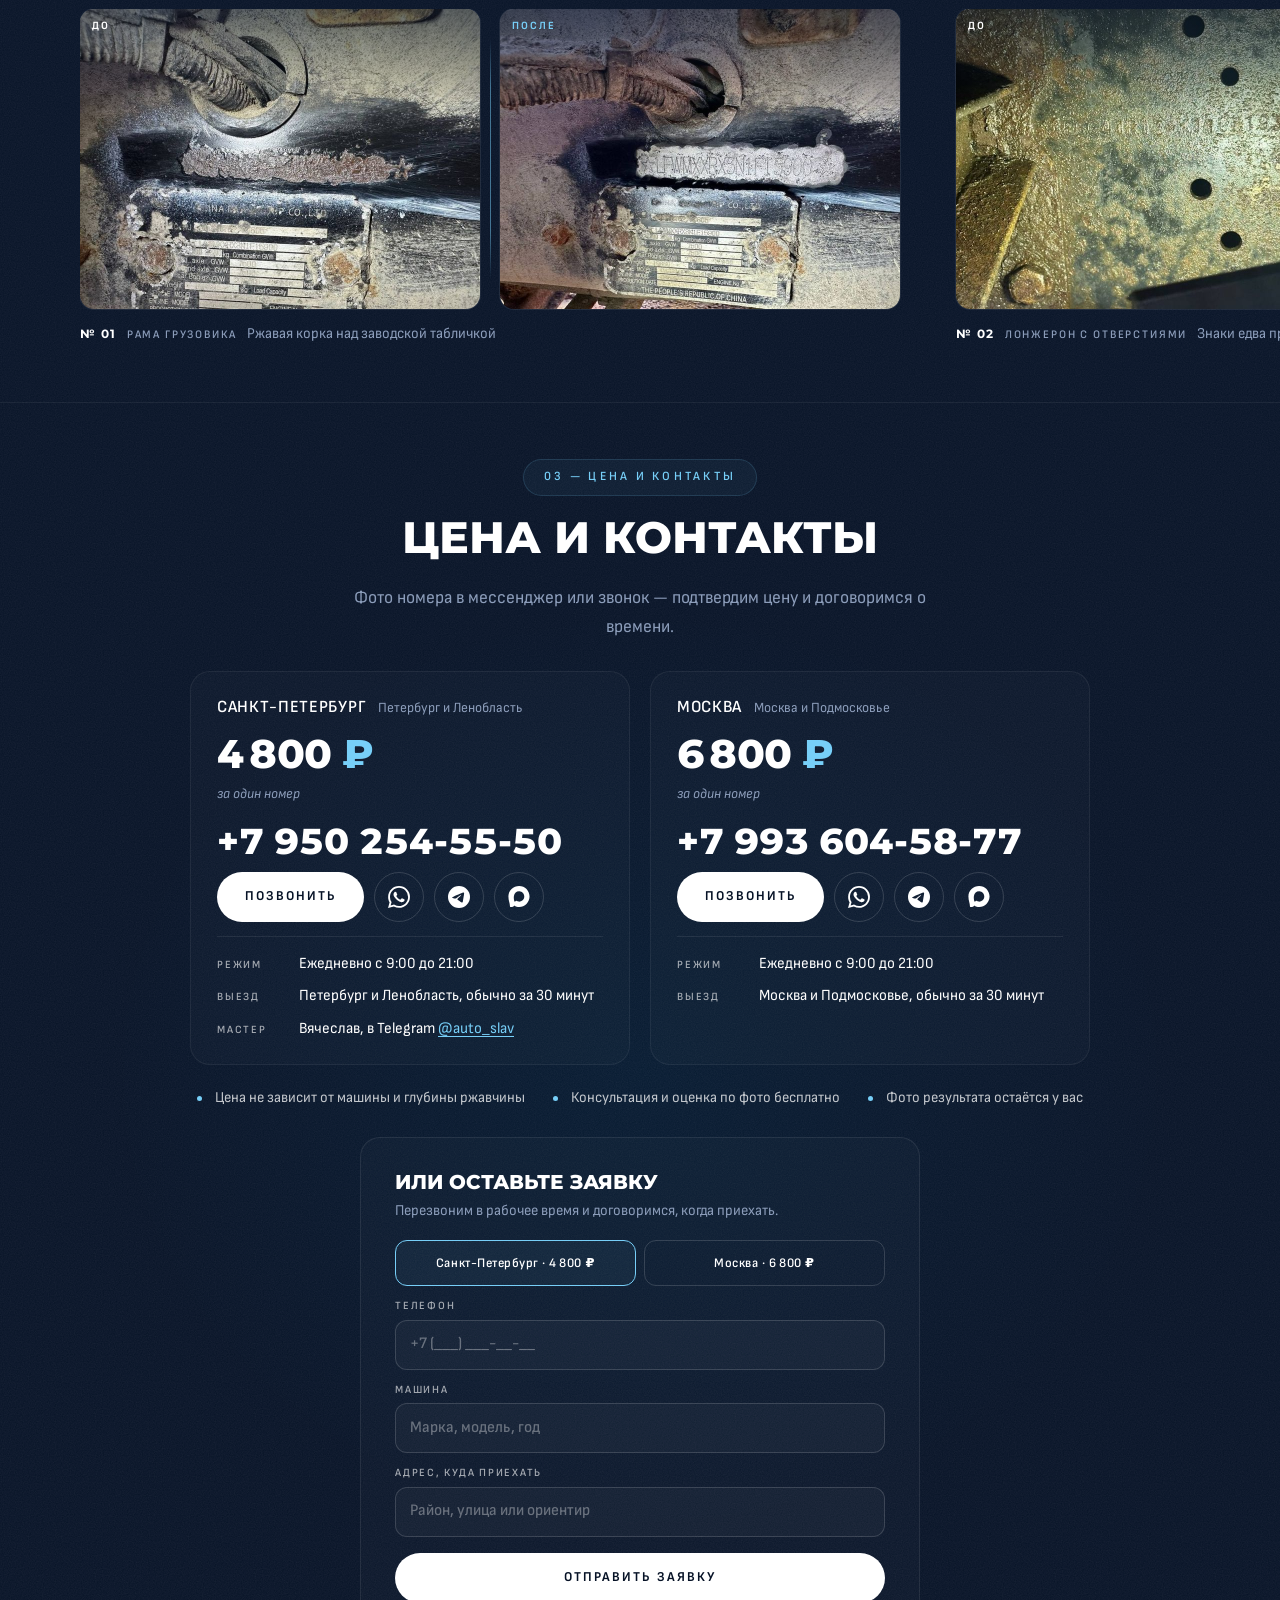
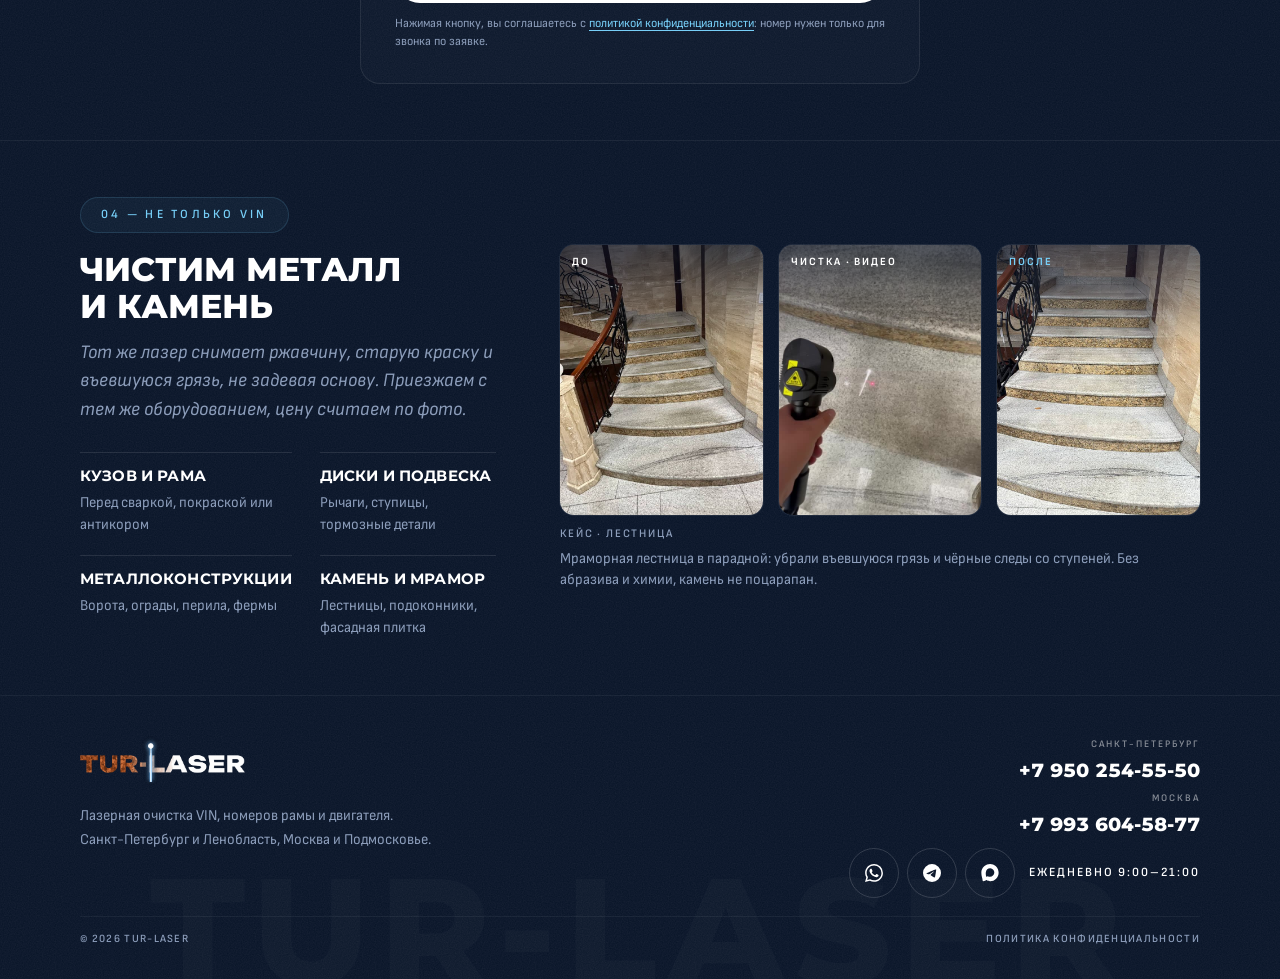
==== commit 8d371307: "Первый экран на ПК: номера и мессенджеры в одну строку Co-Authored-By: Claude Fable 5.1 <noreply@ant" ====
--- a/index.html
+++ b/index.html
@@ -15,7 +15,7 @@
 <link rel="preload" href="fonts/orbitron-latin-700-normal.woff2" as="font" type="font/woff2" crossorigin>
 <link rel="preload" href="img/vinlab-base.jpg" as="image">
 <link rel="preload" href="img/vinlab-rust.jpg" as="image">
-<link rel="stylesheet" href="style.css?v=12">
+<link rel="stylesheet" href="style.css?v=13">
 <noscript><style>.mbar--early{opacity:1;transform:none;pointer-events:auto}.vinlab__hint,.vinlab__meter,.ba__nav{display:none}</style></noscript>
 <!-- Счётчик аналитики ставим в день релиза (см. README): Яндекс.Метрика сюда, window.YM_ID = номер счётчика -->
 </head>
--- a/style.css
+++ b/style.css
@@ -277,8 +277,9 @@
   .city{padding:24px 26px}
   .city .price__sum{font-size:40px}
   .hdr__tel--msk{display:inline-block}
-  .cta--goroda .btn--tel{flex:0 0 auto;flex-direction:row;gap:10px;height:48px;padding:0 22px}
-  .cta--goroda .cta__soc{flex:1 1 100%;justify-content:flex-start}
+  .cta--goroda{flex-wrap:nowrap;gap:10px;align-items:center}
+  .cta--goroda .btn--tel{flex:0 0 auto;flex-direction:row;gap:8px;height:48px;padding:0 16px;font-size:15px;white-space:nowrap}
+  .cta--goroda .cta__soc{flex:0 0 auto;gap:8px}
   .price__usloviya{grid-template-columns:repeat(3,auto);justify-content:center;gap:10px 28px;max-width:none}
   .price{padding:30px 30px 32px}
   .price__sum{font-size:60px}
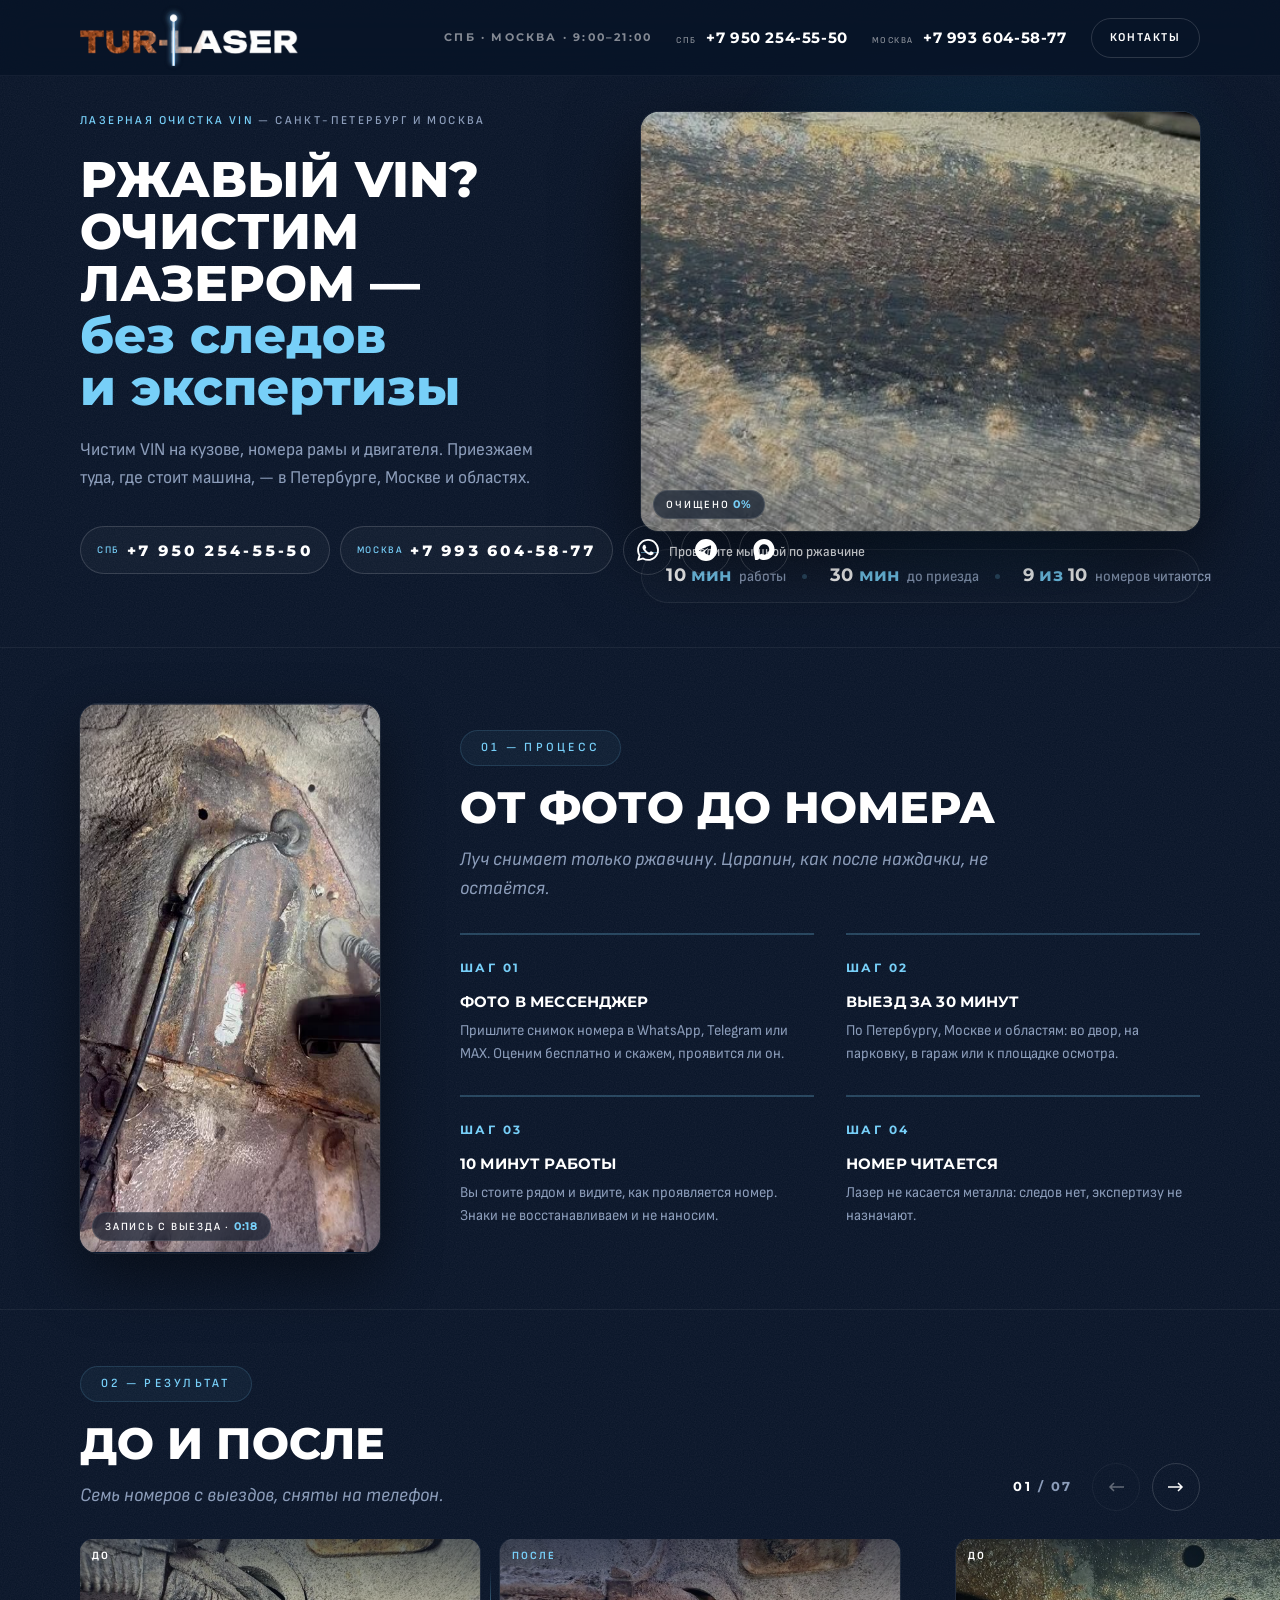
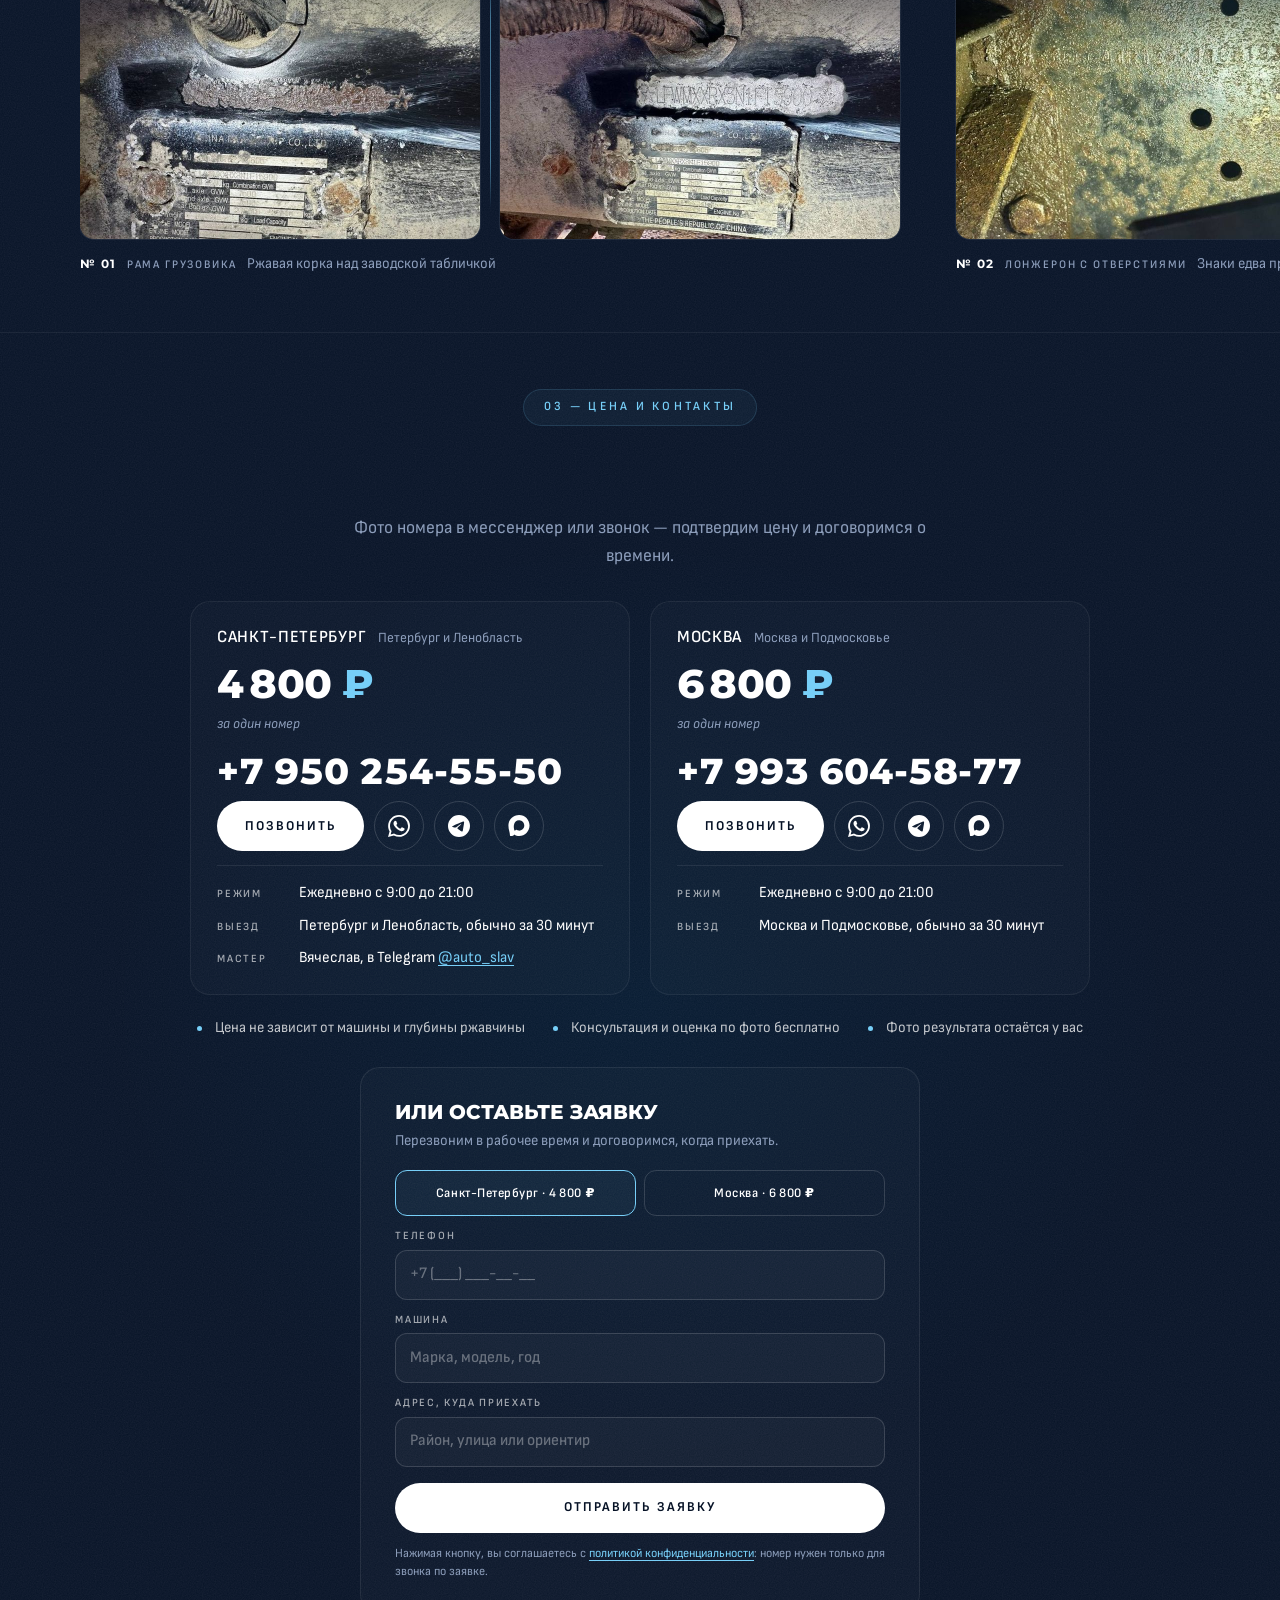
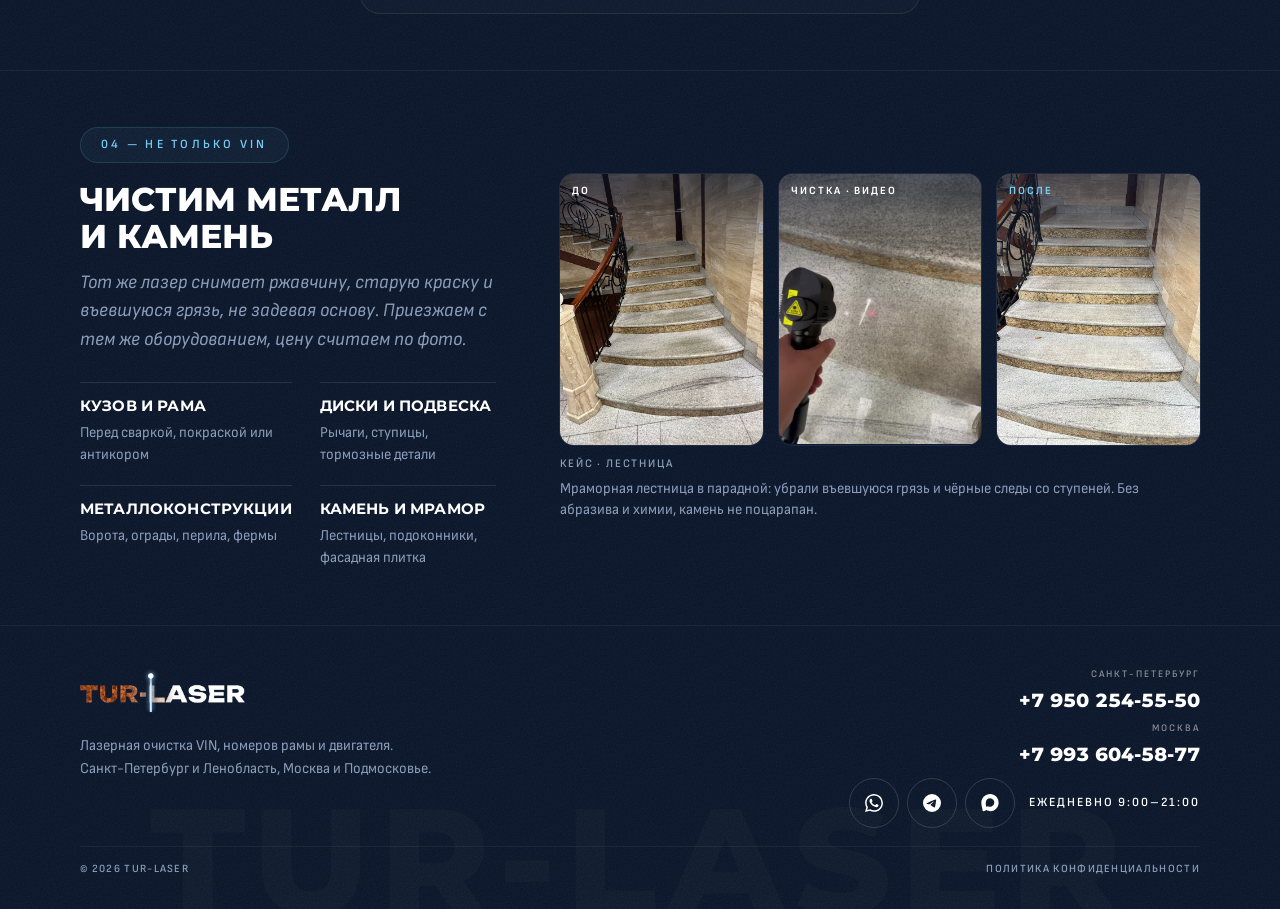
==== commit 8a6faec8: "Первый экран на ПК: интерактив вровень с подзаголовком, факты под ним, номера строкой Co-Authored-By" ====
--- a/index.html
+++ b/index.html
@@ -15,7 +15,7 @@
 <link rel="preload" href="fonts/orbitron-latin-700-normal.woff2" as="font" type="font/woff2" crossorigin>
 <link rel="preload" href="img/vinlab-base.jpg" as="image">
 <link rel="preload" href="img/vinlab-rust.jpg" as="image">
-<link rel="stylesheet" href="style.css?v=13">
+<link rel="stylesheet" href="style.css?v=14">
 <noscript><style>.mbar--early{opacity:1;transform:none;pointer-events:auto}.vinlab__hint,.vinlab__meter,.ba__nav{display:none}</style></noscript>
 <!-- Счётчик аналитики ставим в день релиза (см. README): Яндекс.Метрика сюда, window.YM_ID = номер счётчика -->
 </head>
@@ -54,12 +54,12 @@
         <button class="vinlab__reset" type="button" hidden>Заново</button>
       </div>
     </div>
-  </div>
   <ul class="facts">
-    <li><b>10&nbsp;<i>мин</i></b>работы</li>
-    <li><b>30&nbsp;<i>мин</i></b>до приезда</li>
-    <li><b>9&nbsp;<i>из</i>&nbsp;10</b>номеров читаются</li>
-  </ul>
+      <li><b>10&nbsp;<i>мин</i></b>работы</li>
+      <li><b>30&nbsp;<i>мин</i></b>до приезда</li>
+      <li><b>9&nbsp;<i>из</i>&nbsp;10</b>номеров читаются</li>
+    </ul>
+  </div>
 </div></section>
 
 <!-- 2. Процесс: видео с выезда + четыре шага -->
--- a/style.css
+++ b/style.css
@@ -237,8 +237,9 @@
   .hdr__tel{font-size:15px}
   .hdr .hdr__msg{display:inline-flex;height:40px;padding:0 18px;font-size:12px} /* .hdr — чтобы не перебивал .btn ниже */
   .hero{padding:calc(var(--hdr) + 36px) 0 44px}
-  .hero__grid{display:grid;grid-template-columns:minmax(0,.95fr) minmax(0,1.05fr);gap:56px;align-items:center}
-  .hero__art{order:0;margin-bottom:40px}
+  .hero__grid{display:grid;grid-template-columns:minmax(0,.95fr) minmax(0,1.05fr);grid-template-rows:auto 1fr;gap:0 56px;align-items:start}
+  .hero__text{grid-column:1;grid-row:1/3}
+  .hero__art{order:0;grid-column:2;grid-row:1;margin-bottom:0;max-width:none}
   .vinlab{aspect-ratio:4/3}
   .vinlab__done{gap:16px}
   .crumb{font-size:12px;margin-bottom:24px}
@@ -248,9 +249,9 @@
   .lead{font-size:18px;margin-top:22px}
   .cta{margin-top:32px;gap:14px}
   .btn{height:50px;padding:0 28px;font-size:13.5px;letter-spacing:.15em}
-  .facts{flex-wrap:nowrap;align-items:baseline;gap:0;width:max-content;max-width:100%;margin:36px auto 0;padding:20px 30px;border-radius:100px}
+  .facts{grid-column:2;grid-row:2;flex-wrap:nowrap;align-items:baseline;justify-content:space-between;gap:0;width:100%;margin:18px 0 0;padding:16px 24px;border-radius:100px}
   .facts li{gap:8px}
-  .facts li+li::before{content:"";width:5px;height:5px;border-radius:50%;background:var(--a25);margin:0 clamp(16px,2vw,26px);align-self:center}
+  .facts li+li::before{content:"";width:5px;height:5px;border-radius:50%;background:var(--a25);margin:0 clamp(10px,1.2vw,18px);align-self:center}
   .h2{font-size:clamp(28px,3.4vw,46px);line-height:1.1}
   .tag{font-size:19px;margin-top:14px}
   .kicker{font-size:12.5px;letter-spacing:.26em;padding:11px 20px;margin-bottom:18px}
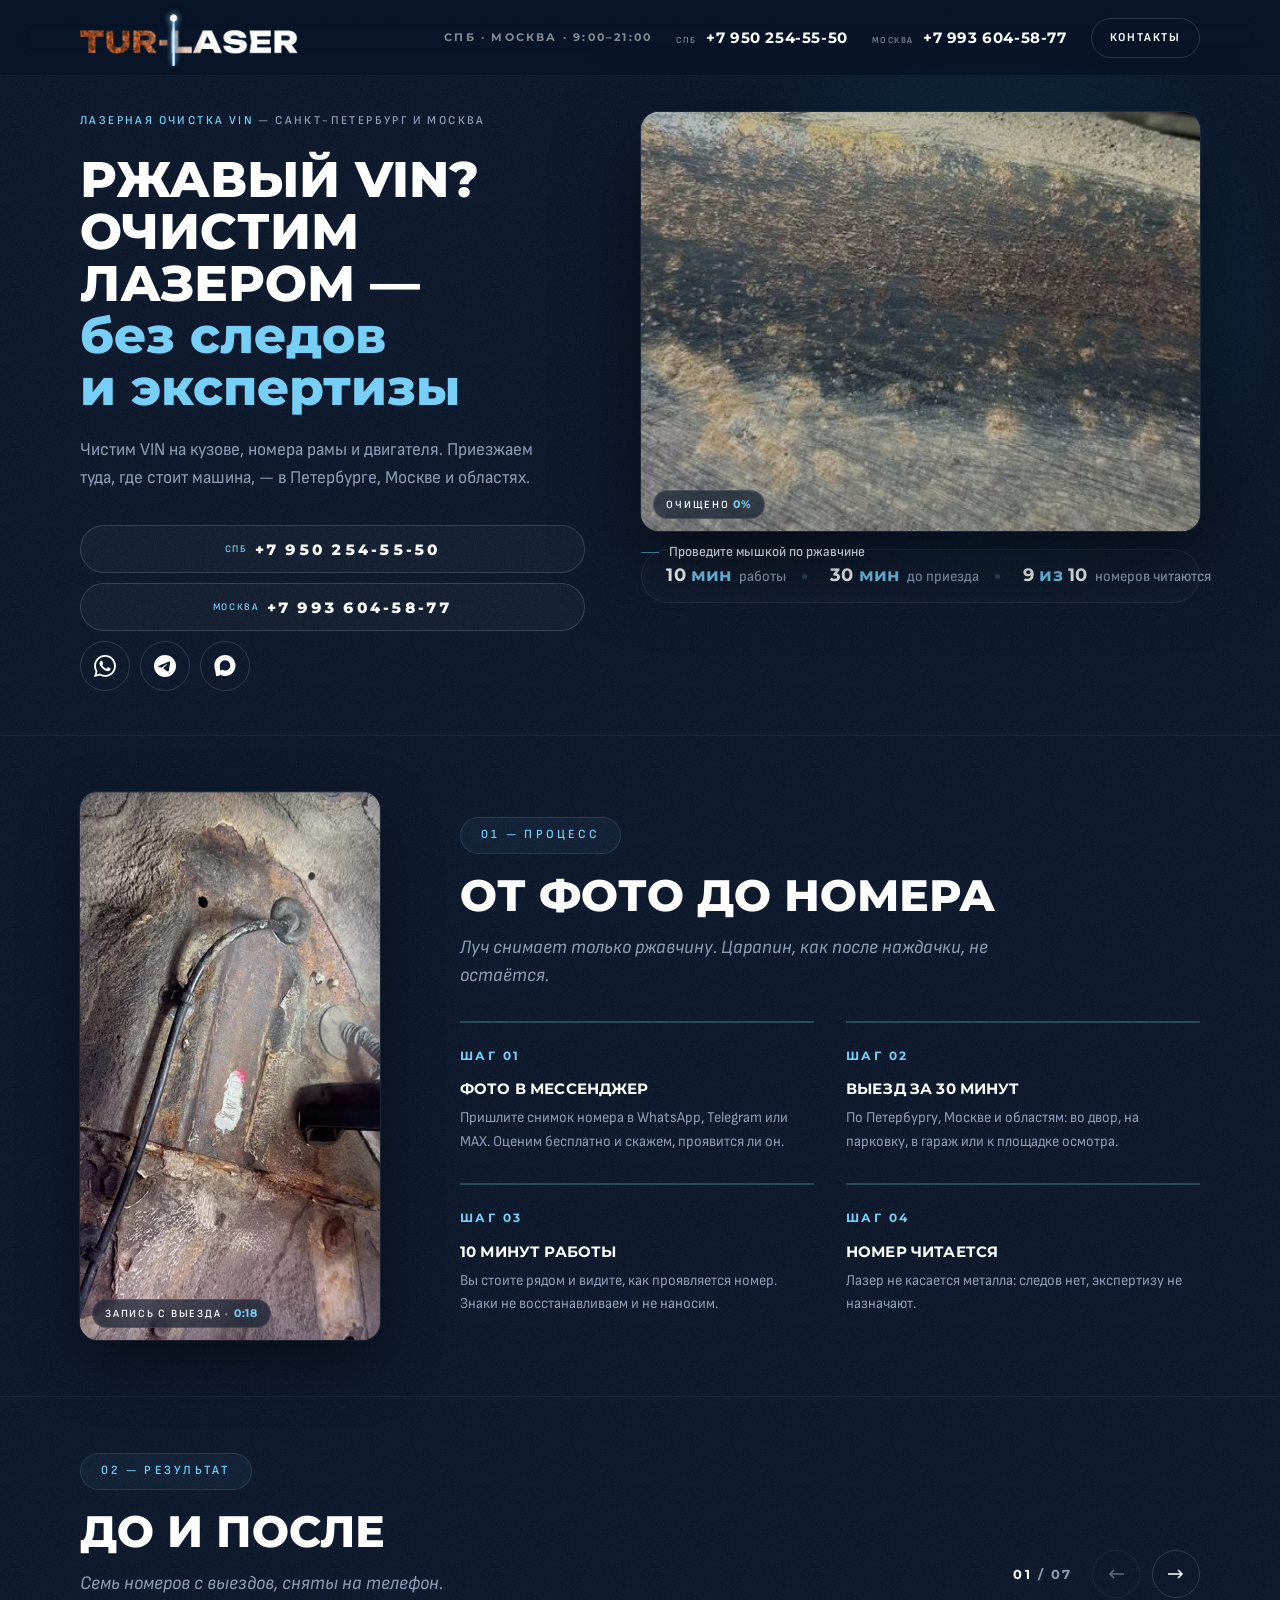
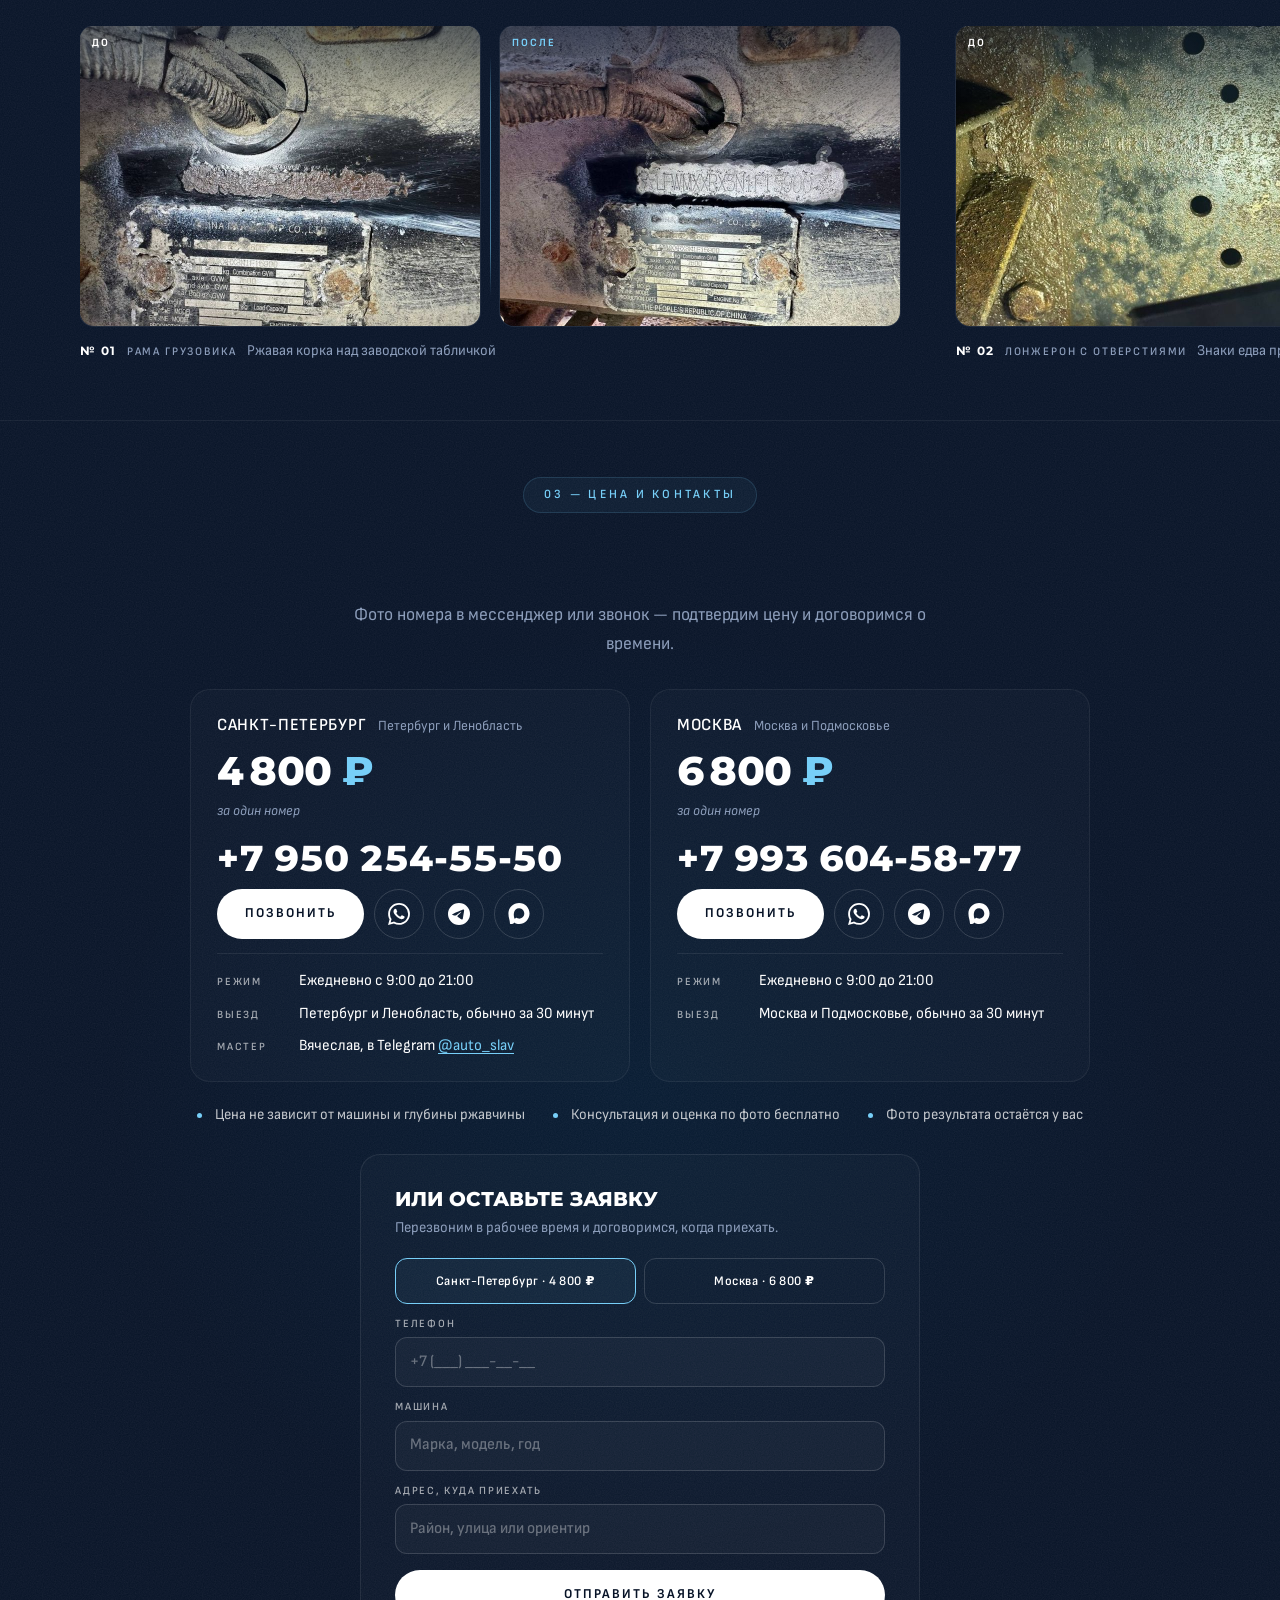
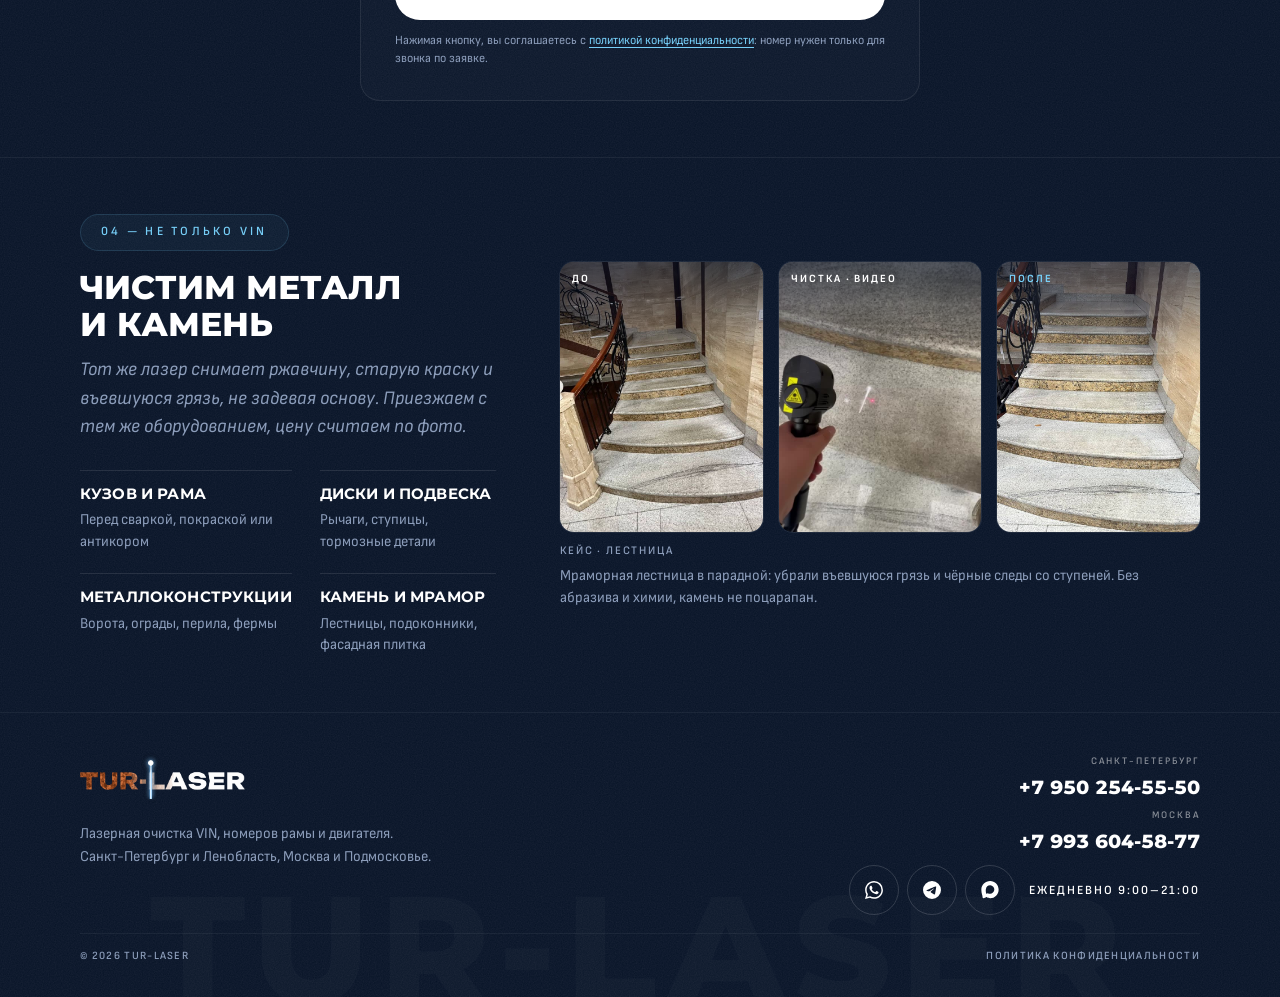
==== commit a4a290fc: "Первый экран на ПК: номера не вылезают из колонки, мессенджеры строкой под ними Co-Authored-By: Clau" ====
--- a/index.html
+++ b/index.html
@@ -15,7 +15,7 @@
 <link rel="preload" href="fonts/orbitron-latin-700-normal.woff2" as="font" type="font/woff2" crossorigin>
 <link rel="preload" href="img/vinlab-base.jpg" as="image">
 <link rel="preload" href="img/vinlab-rust.jpg" as="image">
-<link rel="stylesheet" href="style.css?v=14">
+<link rel="stylesheet" href="style.css?v=15">
 <noscript><style>.mbar--early{opacity:1;transform:none;pointer-events:auto}.vinlab__hint,.vinlab__meter,.ba__nav{display:none}</style></noscript>
 <!-- Счётчик аналитики ставим в день релиза (см. README): Яндекс.Метрика сюда, window.YM_ID = номер счётчика -->
 </head>
--- a/style.css
+++ b/style.css
@@ -278,9 +278,10 @@
   .city{padding:24px 26px}
   .city .price__sum{font-size:40px}
   .hdr__tel--msk{display:inline-block}
-  .cta--goroda{flex-wrap:nowrap;gap:10px;align-items:center}
-  .cta--goroda .btn--tel{flex:0 0 auto;flex-direction:row;gap:8px;height:48px;padding:0 16px;font-size:15px;white-space:nowrap}
-  .cta--goroda .cta__soc{flex:0 0 auto;gap:8px}
+  .hero__text{min-width:0}
+  .cta--goroda{flex-wrap:wrap;gap:10px;align-items:center}
+  .cta--goroda .btn--tel{flex:1 1 0;flex-direction:row;gap:8px;height:48px;padding:0 14px;font-size:15px;white-space:nowrap}
+  .cta--goroda .cta__soc{flex:1 1 100%;justify-content:flex-start;gap:10px}
   .price__usloviya{grid-template-columns:repeat(3,auto);justify-content:center;gap:10px 28px;max-width:none}
   .price{padding:30px 30px 32px}
   .price__sum{font-size:60px}
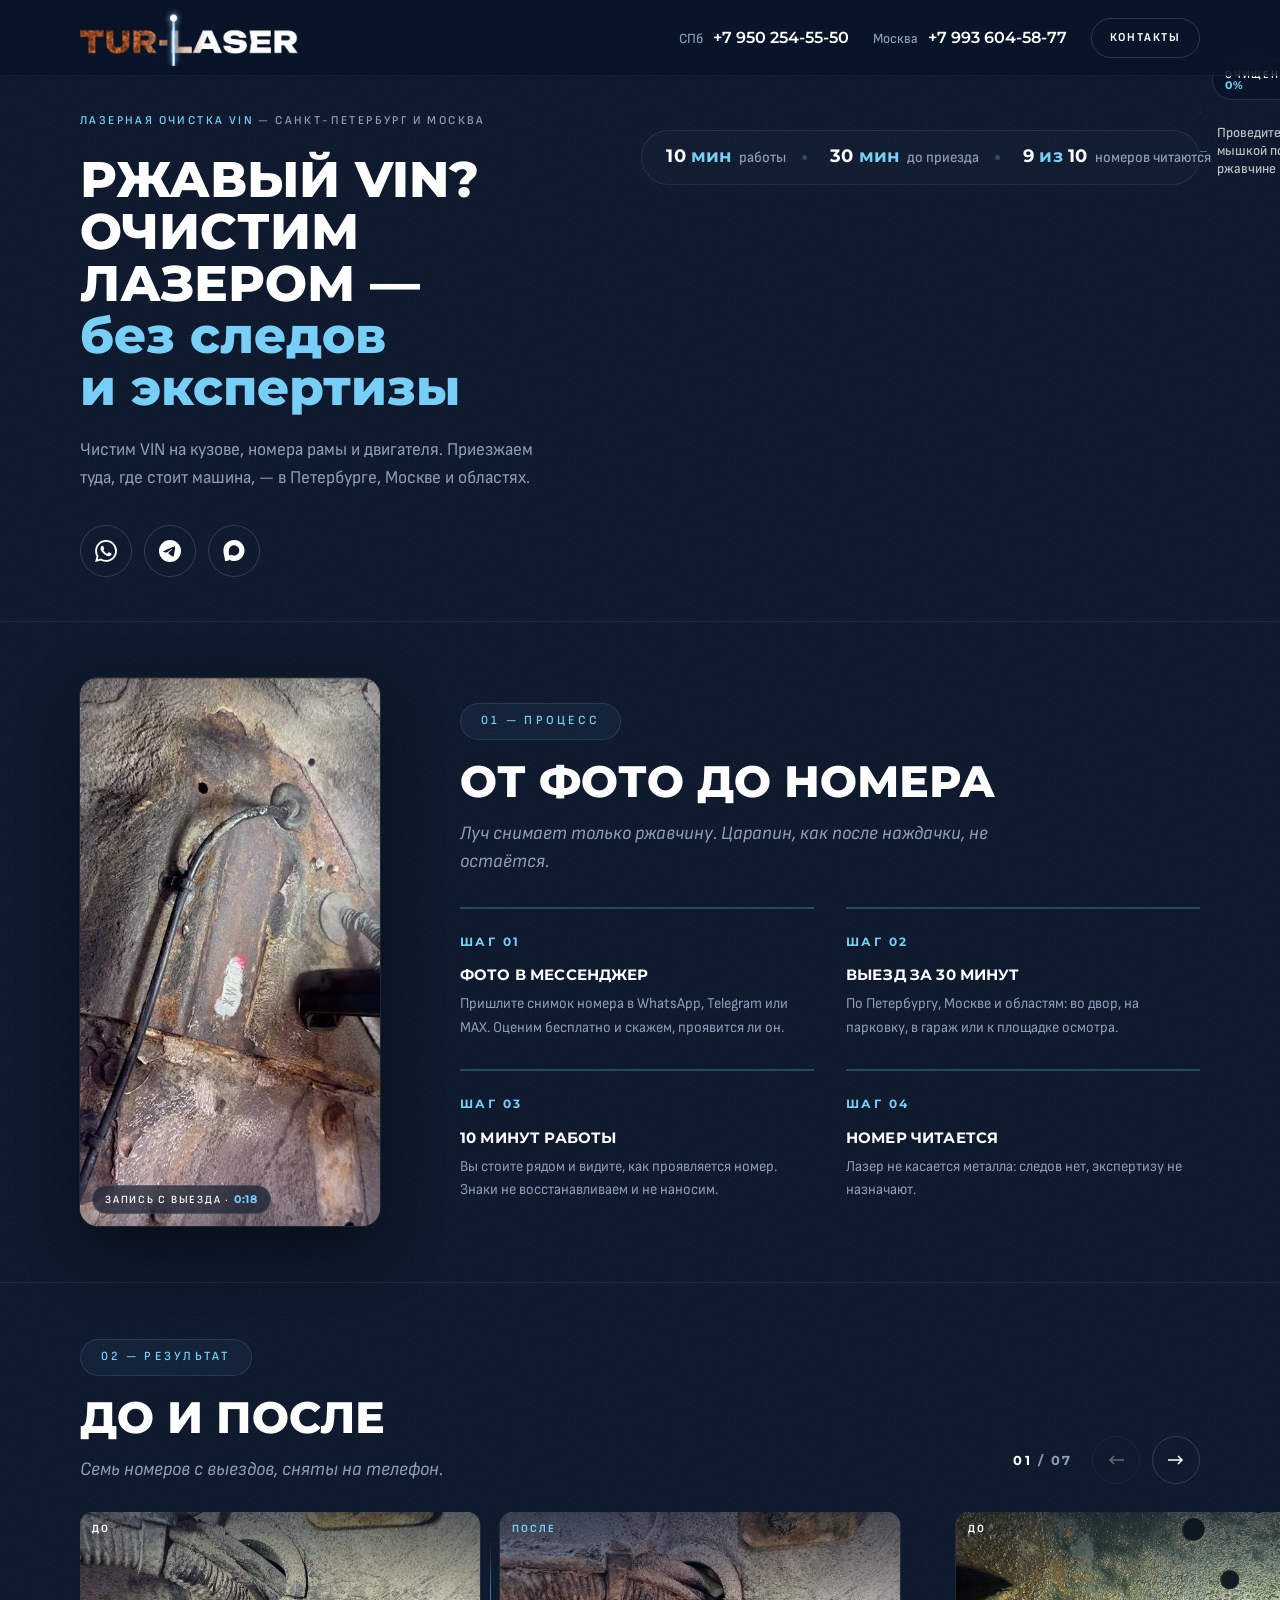
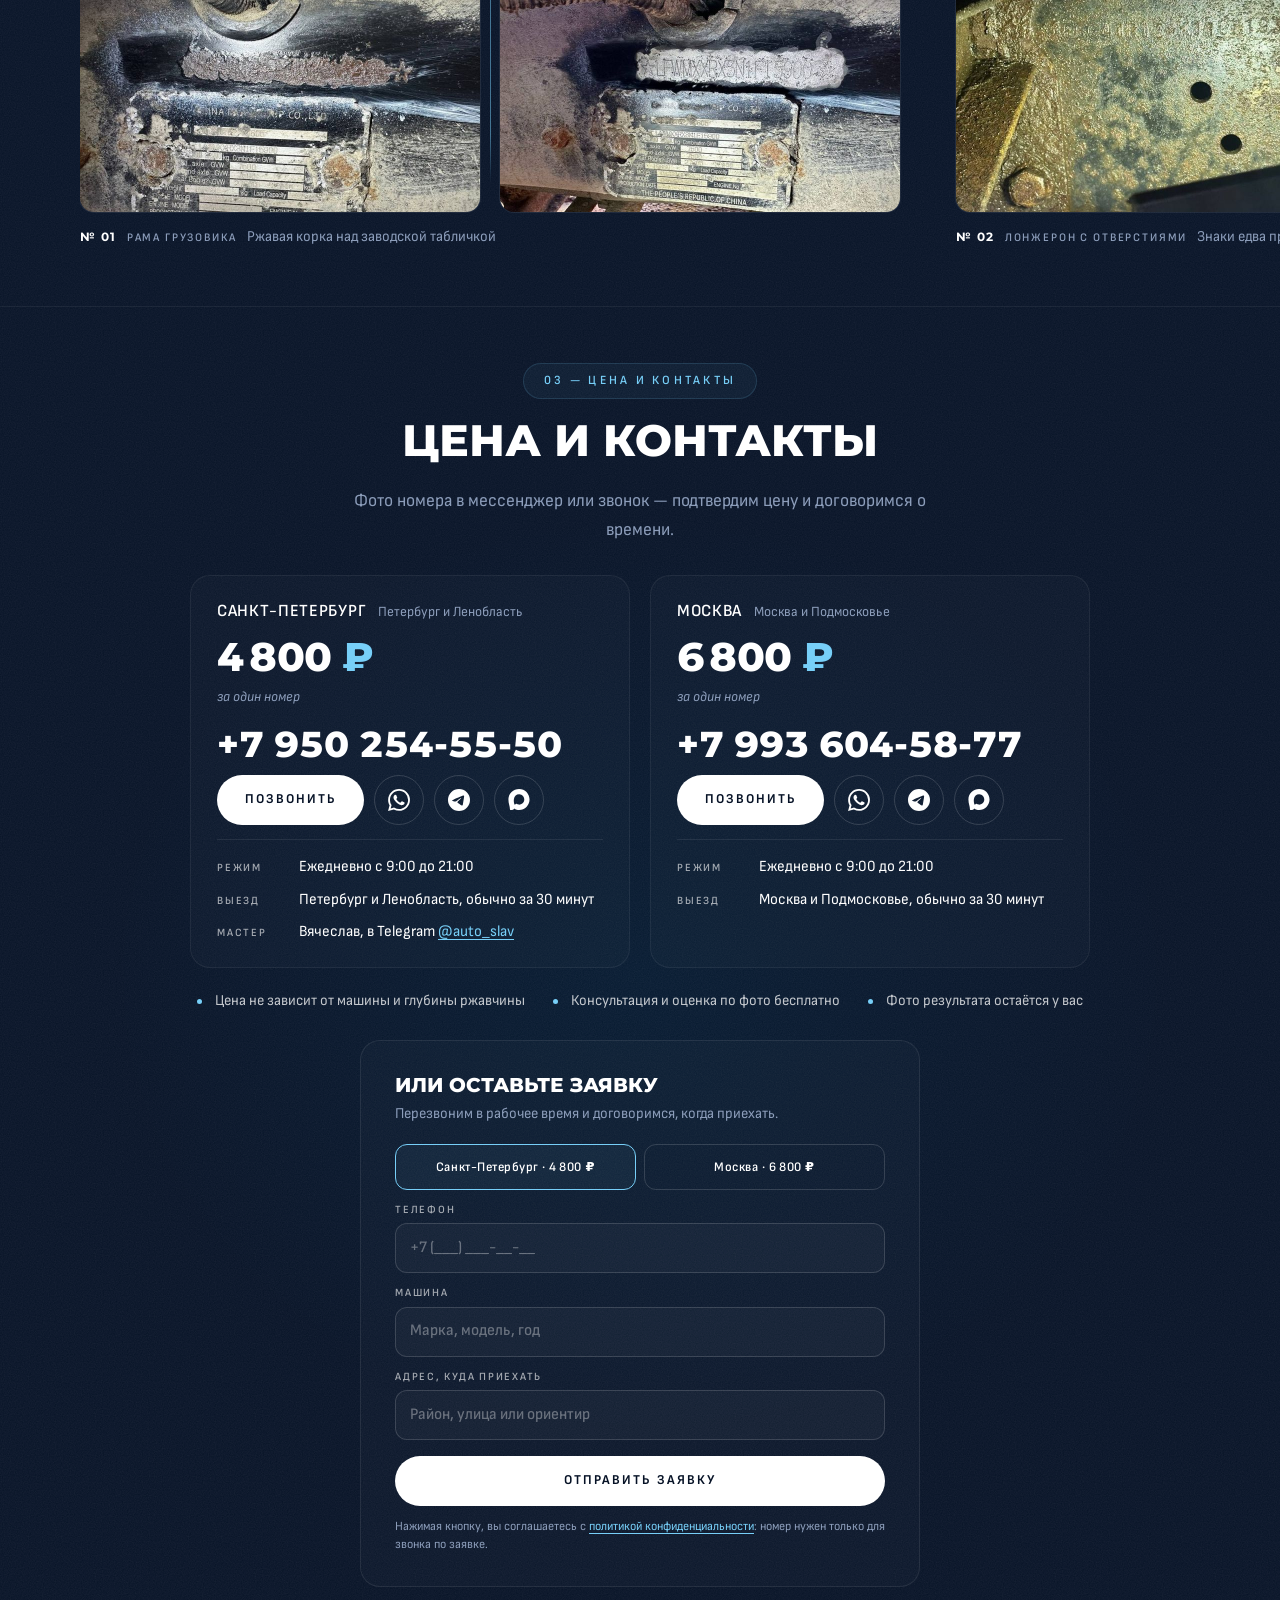
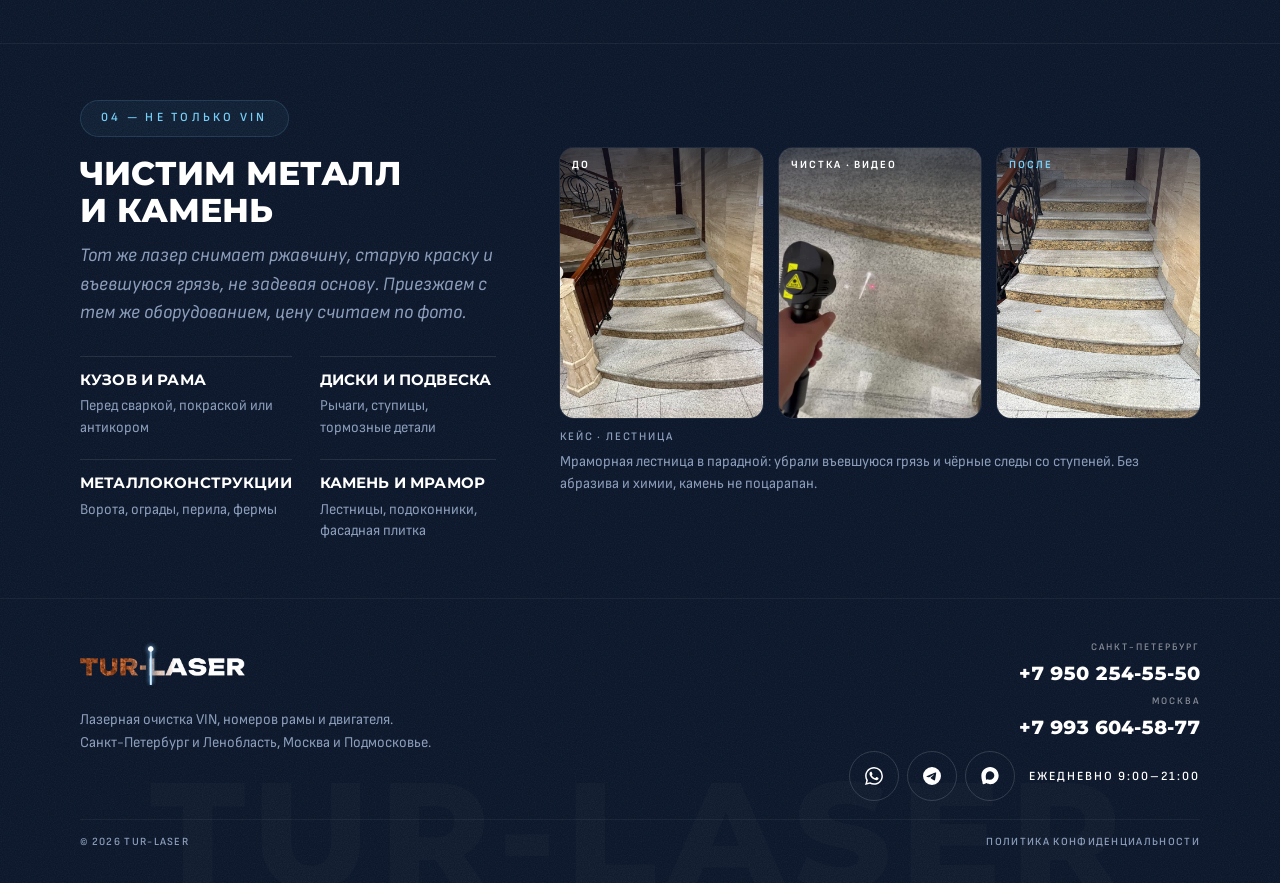
==== commit 8c5b1b84: "Первый экран без номеров (только мессенджеры), шапка без «СПб · Москва · 9–21», номера в шапке обычн" ====
--- a/index.html
+++ b/index.html
@@ -15,7 +15,7 @@
 <link rel="preload" href="fonts/orbitron-latin-700-normal.woff2" as="font" type="font/woff2" crossorigin>
 <link rel="preload" href="img/vinlab-base.jpg" as="image">
 <link rel="preload" href="img/vinlab-rust.jpg" as="image">
-<link rel="stylesheet" href="style.css?v=15">
+<link rel="stylesheet" href="style.css?v=16">
 <noscript><style>.mbar--early{opacity:1;transform:none;pointer-events:auto}.vinlab__hint,.vinlab__meter,.ba__nav{display:none}</style></noscript>
 <!-- Счётчик аналитики ставим в день релиза (см. README): Яндекс.Метрика сюда, window.YM_ID = номер счётчика -->
 </head>
@@ -26,7 +26,6 @@
 <!-- Шапка -->
 <header class="hdr"><div class="wrap">
   <a class="logo" href="#hero"><img src="img/logo.png" width="2051" height="622" alt="TUR-LASER"></a>
-  <span class="hdr__meta">СПб · Москва · 9:00–21:00</span>
   <a class="hdr__tel" href="tel:+79502545550" data-goal="call_click"><small>СПб</small> +7 950 254-55-50</a>
   <a class="hdr__tel hdr__tel--msk" href="tel:+79936045877" data-goal="call_click_msk"><small>Москва</small> +7 993 604-58-77</a>
   <a class="btn btn--o hdr__msg" href="#kontakty">Контакты</a>
@@ -40,9 +39,7 @@
       <p class="crumb"><b>Лазерная очистка VIN</b> — Санкт-Петербург и&nbsp;Москва</p>
       <h1>Ржавый VIN?<br>Очистим<br class="d"> лазером<span class="d">&nbsp;—</span><br><em>без следов<br class="d"> и&nbsp;экспертизы</em></h1>
       <p class="lead">Чистим VIN на кузове, номера рамы и двигателя. Приезжаем туда, где стоит машина, — в Петербурге, Москве и областях.</p>
-      <div class="cta cta--goroda">
-        <a class="btn btn--w btn--tel" href="tel:+79502545550" data-goal="call_click"><small>СПб</small>+7 950 254-55-50</a>
-        <a class="btn btn--w btn--tel" href="tel:+79936045877" data-goal="call_click_msk"><small>Москва</small>+7 993 604-58-77</a>
+      <div class="cta cta--soc">
         <span class="cta__soc"><a class="ibtn" href="https://wa.me/79502545550" target="_blank" rel="noopener" aria-label="Написать в WhatsApp" title="WhatsApp" data-goal="wa_click"><svg aria-hidden="true"><use href="#i-wa"/></svg></a><a class="ibtn" href="https://t.me/auto_slav" target="_blank" rel="noopener" aria-label="Написать в Telegram" title="Telegram" data-goal="tg_click"><svg aria-hidden="true"><use href="#i-tg"/></svg></a><a class="ibtn" href="https://max.ru/u/f9LHodD0cOJTcNx3xoA1vya0MQ0de2oj36Owtv6z1Hdhw0TRg-xTGAW3iC0" target="_blank" rel="noopener" aria-label="Написать в MAX" title="MAX" data-goal="max_click"><svg aria-hidden="true"><use href="#i-max"/></svg></a></span>
       </div>
     </div>
--- a/style.css
+++ b/style.css
@@ -67,8 +67,8 @@
 .ftr .logo img{height:46px;margin-inline:auto}
 .hdr .logo{padding-block:15px}
 .hdr__meta{display:none}
-.hdr__tel{font:700 13px/1 var(--num);letter-spacing:.04em;white-space:nowrap;padding-block:16px}
-.hdr__tel small{font:600 9px/1 var(--body);letter-spacing:.16em;text-transform:uppercase;color:rgba(255,255,255,.5);margin-right:5px}
+.hdr__tel{font:600 14px/1 var(--num);letter-spacing:0;white-space:nowrap;padding-block:16px}
+.hdr__tel small{font:500 13px/1 var(--body);letter-spacing:0;color:var(--muted);margin-right:6px}
 .hdr__tel--msk{display:none}
 .hdr__msg{display:none}
 
@@ -106,6 +106,7 @@
 .cta--goroda .btn--tel:hover{border-color:var(--accent);background:var(--a05)}
 .btn--tel small{font:600 10px/1 var(--body);letter-spacing:.16em;text-transform:uppercase;opacity:.7}
 .cta__soc{display:flex;gap:10px;flex:1 1 100%;justify-content:center}
+.cta--soc .ibtn{flex:0 0 auto;width:52px;height:52px}
 .facts{list-style:none;margin-top:18px;display:flex;flex-wrap:wrap;justify-content:center;gap:12px 22px;padding:16px 14px;text-align:center;border:1px solid var(--l08);border-radius:20px;background:var(--w015)}
 .facts li{display:flex;align-items:baseline;gap:7px;white-space:nowrap;font:500 15px/1.3 var(--body);color:var(--muted)}
 .facts b{font:700 18px/1 var(--num);color:#fff;letter-spacing:.01em;white-space:nowrap}
@@ -233,8 +234,8 @@
   .hdr .wrap{gap:24px}
   .logo img{height:66px}
   .ftr .logo img{height:50px;margin-inline:0}
-  .hdr__meta{display:block;font:700 11px/1 var(--num);letter-spacing:.2em;text-transform:uppercase;color:rgba(255,255,255,.5)}
-  .hdr__tel{font-size:15px}
+  .hdr__tel{font-size:16px}
+  .hdr__tel small{font-size:14px}
   .hdr .hdr__msg{display:inline-flex;height:40px;padding:0 18px;font-size:12px} /* .hdr — чтобы не перебивал .btn ниже */
   .hero{padding:calc(var(--hdr) + 36px) 0 44px}
   .hero__grid{display:grid;grid-template-columns:minmax(0,.95fr) minmax(0,1.05fr);grid-template-rows:auto 1fr;gap:0 56px;align-items:start}
@@ -279,9 +280,9 @@
   .city .price__sum{font-size:40px}
   .hdr__tel--msk{display:inline-block}
   .hero__text{min-width:0}
-  .cta--goroda{flex-wrap:wrap;gap:10px;align-items:center}
-  .cta--goroda .btn--tel{flex:1 1 0;flex-direction:row;gap:8px;height:48px;padding:0 14px;font-size:15px;white-space:nowrap}
-  .cta--goroda .cta__soc{flex:1 1 100%;justify-content:flex-start;gap:10px}
+  .cta--soc .cta__soc{flex:0 0 auto;justify-content:flex-start;gap:12px}
+  .hero__art{max-width:560px;justify-self:end}
+  .facts{max-width:560px;justify-self:end}
   .price__usloviya{grid-template-columns:repeat(3,auto);justify-content:center;gap:10px 28px;max-width:none}
   .price{padding:30px 30px 32px}
   .price__sum{font-size:60px}
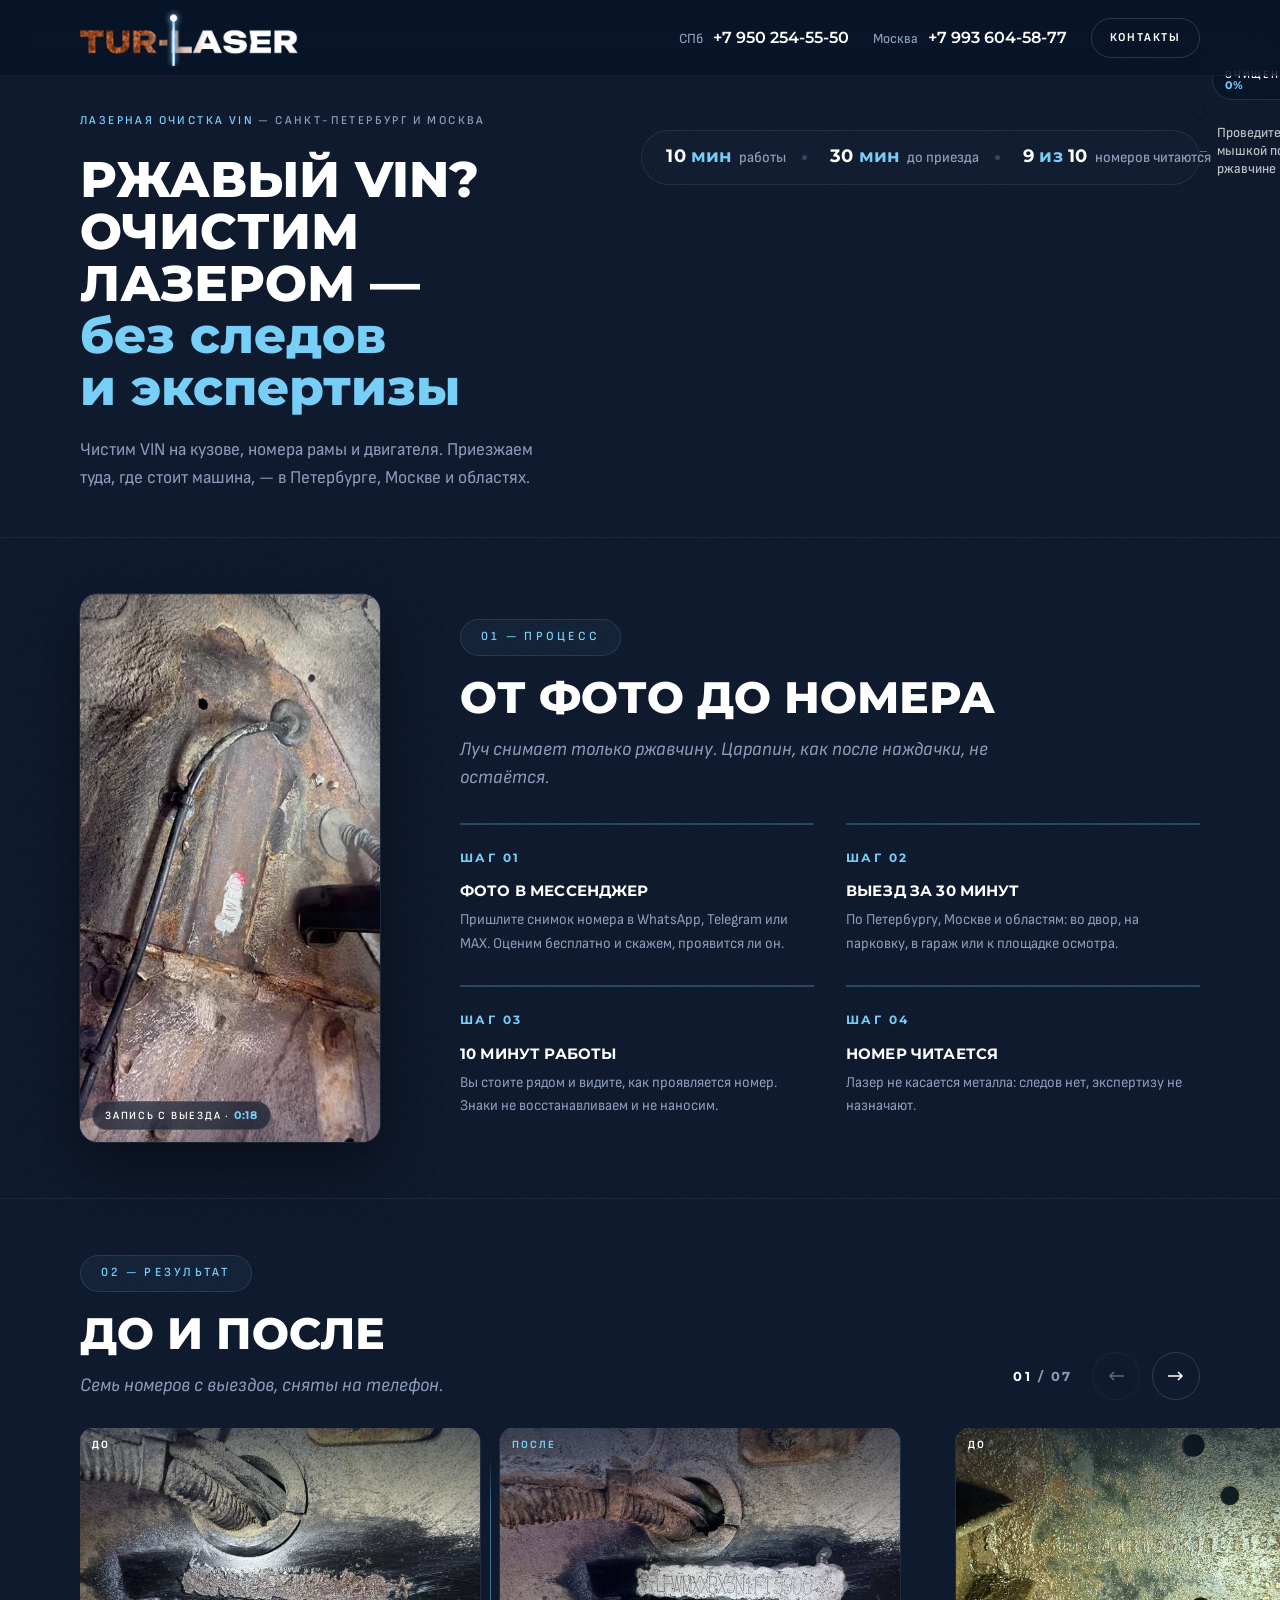
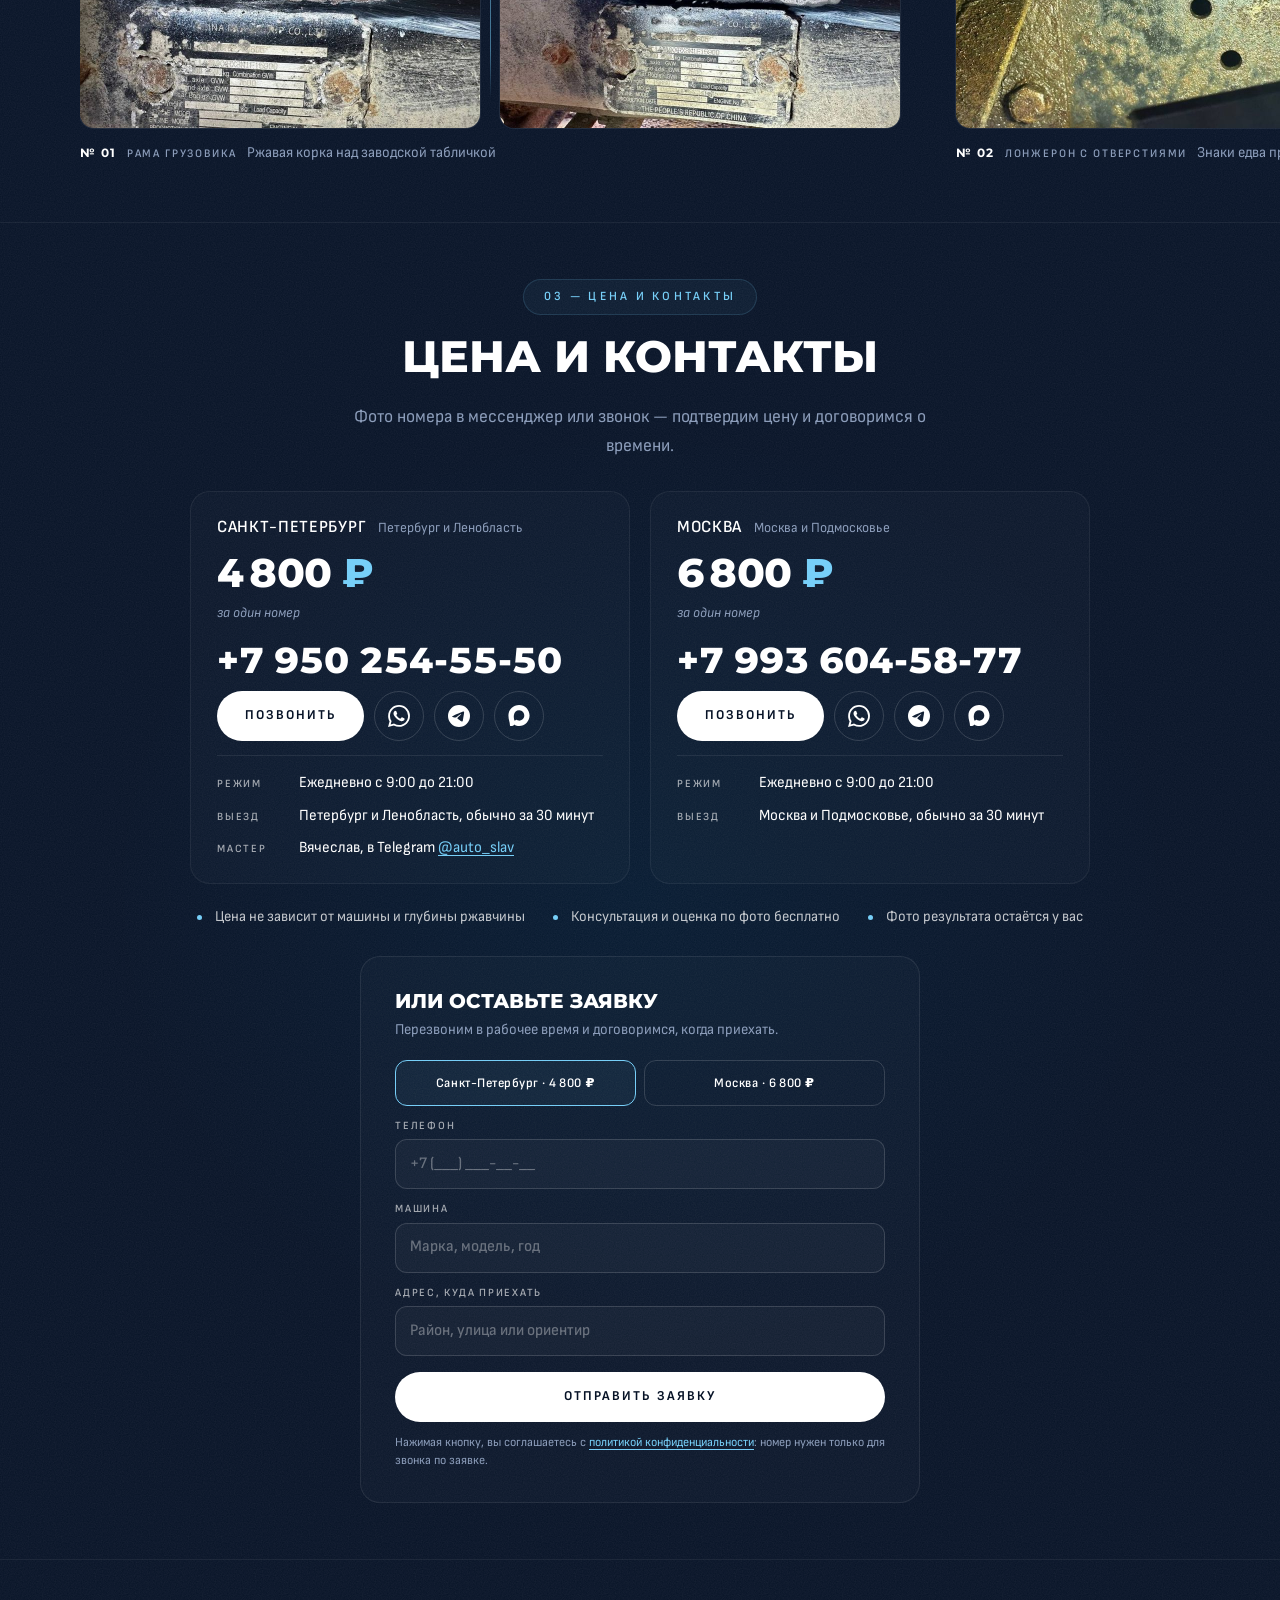
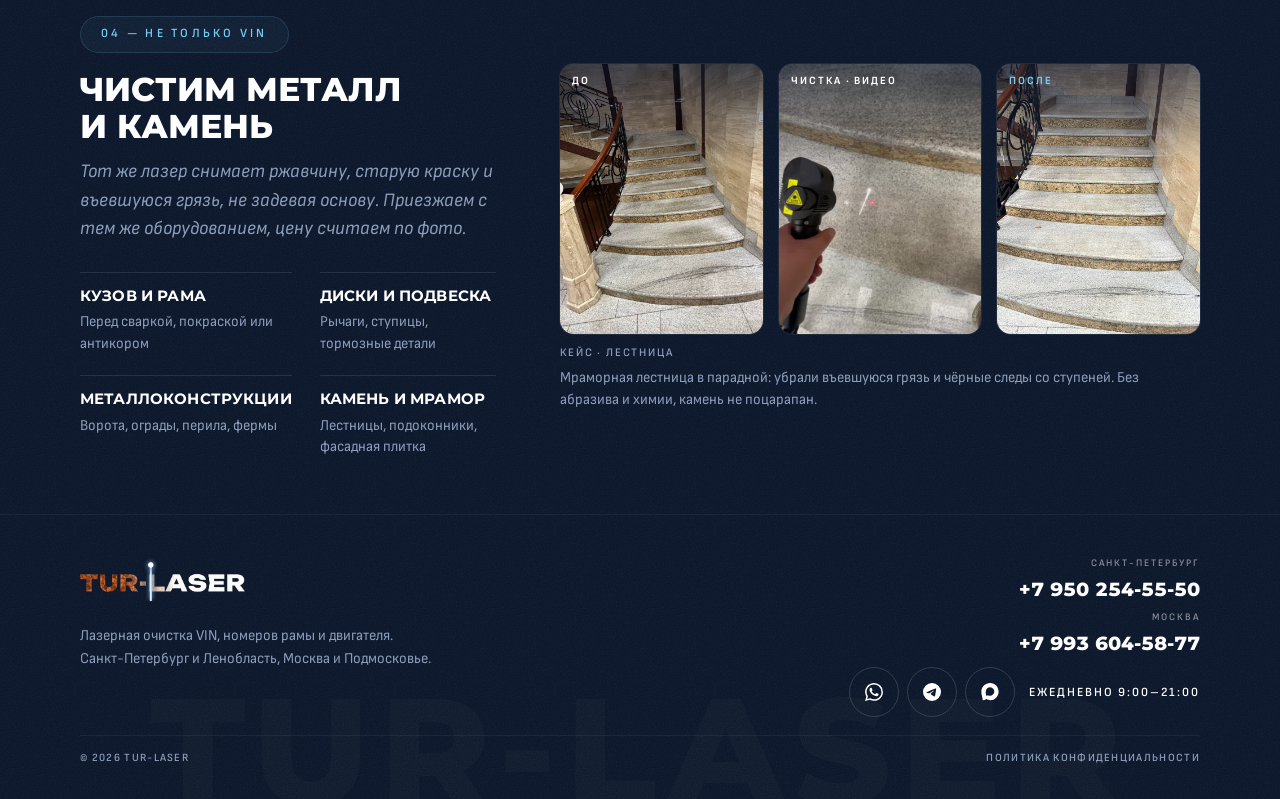
==== commit c2d1c4c9: "Первый экран: без иконок мессенджеров под текстом Co-Authored-By: Claude Fable 5.1 <noreply@anthropi" ====
--- a/index.html
+++ b/index.html
@@ -15,7 +15,7 @@
 <link rel="preload" href="fonts/orbitron-latin-700-normal.woff2" as="font" type="font/woff2" crossorigin>
 <link rel="preload" href="img/vinlab-base.jpg" as="image">
 <link rel="preload" href="img/vinlab-rust.jpg" as="image">
-<link rel="stylesheet" href="style.css?v=16">
+<link rel="stylesheet" href="style.css?v=17">
 <noscript><style>.mbar--early{opacity:1;transform:none;pointer-events:auto}.vinlab__hint,.vinlab__meter,.ba__nav{display:none}</style></noscript>
 <!-- Счётчик аналитики ставим в день релиза (см. README): Яндекс.Метрика сюда, window.YM_ID = номер счётчика -->
 </head>
@@ -39,9 +39,6 @@
       <p class="crumb"><b>Лазерная очистка VIN</b> — Санкт-Петербург и&nbsp;Москва</p>
       <h1>Ржавый VIN?<br>Очистим<br class="d"> лазером<span class="d">&nbsp;—</span><br><em>без следов<br class="d"> и&nbsp;экспертизы</em></h1>
       <p class="lead">Чистим VIN на кузове, номера рамы и двигателя. Приезжаем туда, где стоит машина, — в Петербурге, Москве и областях.</p>
-      <div class="cta cta--soc">
-        <span class="cta__soc"><a class="ibtn" href="https://wa.me/79502545550" target="_blank" rel="noopener" aria-label="Написать в WhatsApp" title="WhatsApp" data-goal="wa_click"><svg aria-hidden="true"><use href="#i-wa"/></svg></a><a class="ibtn" href="https://t.me/auto_slav" target="_blank" rel="noopener" aria-label="Написать в Telegram" title="Telegram" data-goal="tg_click"><svg aria-hidden="true"><use href="#i-tg"/></svg></a><a class="ibtn" href="https://max.ru/u/f9LHodD0cOJTcNx3xoA1vya0MQ0de2oj36Owtv6z1Hdhw0TRg-xTGAW3iC0" target="_blank" rel="noopener" aria-label="Написать в MAX" title="MAX" data-goal="max_click"><svg aria-hidden="true"><use href="#i-max"/></svg></a></span>
-      </div>
     </div>
     <div class="hero__art">
       <div class="vinlab" id="vinlab" role="group" aria-label="Лазер снимает ржавчину — проявляется номер" data-base="img/vinlab-base.jpg" data-rust="img/vinlab-rust.jpg"><canvas aria-hidden="true"></canvas>
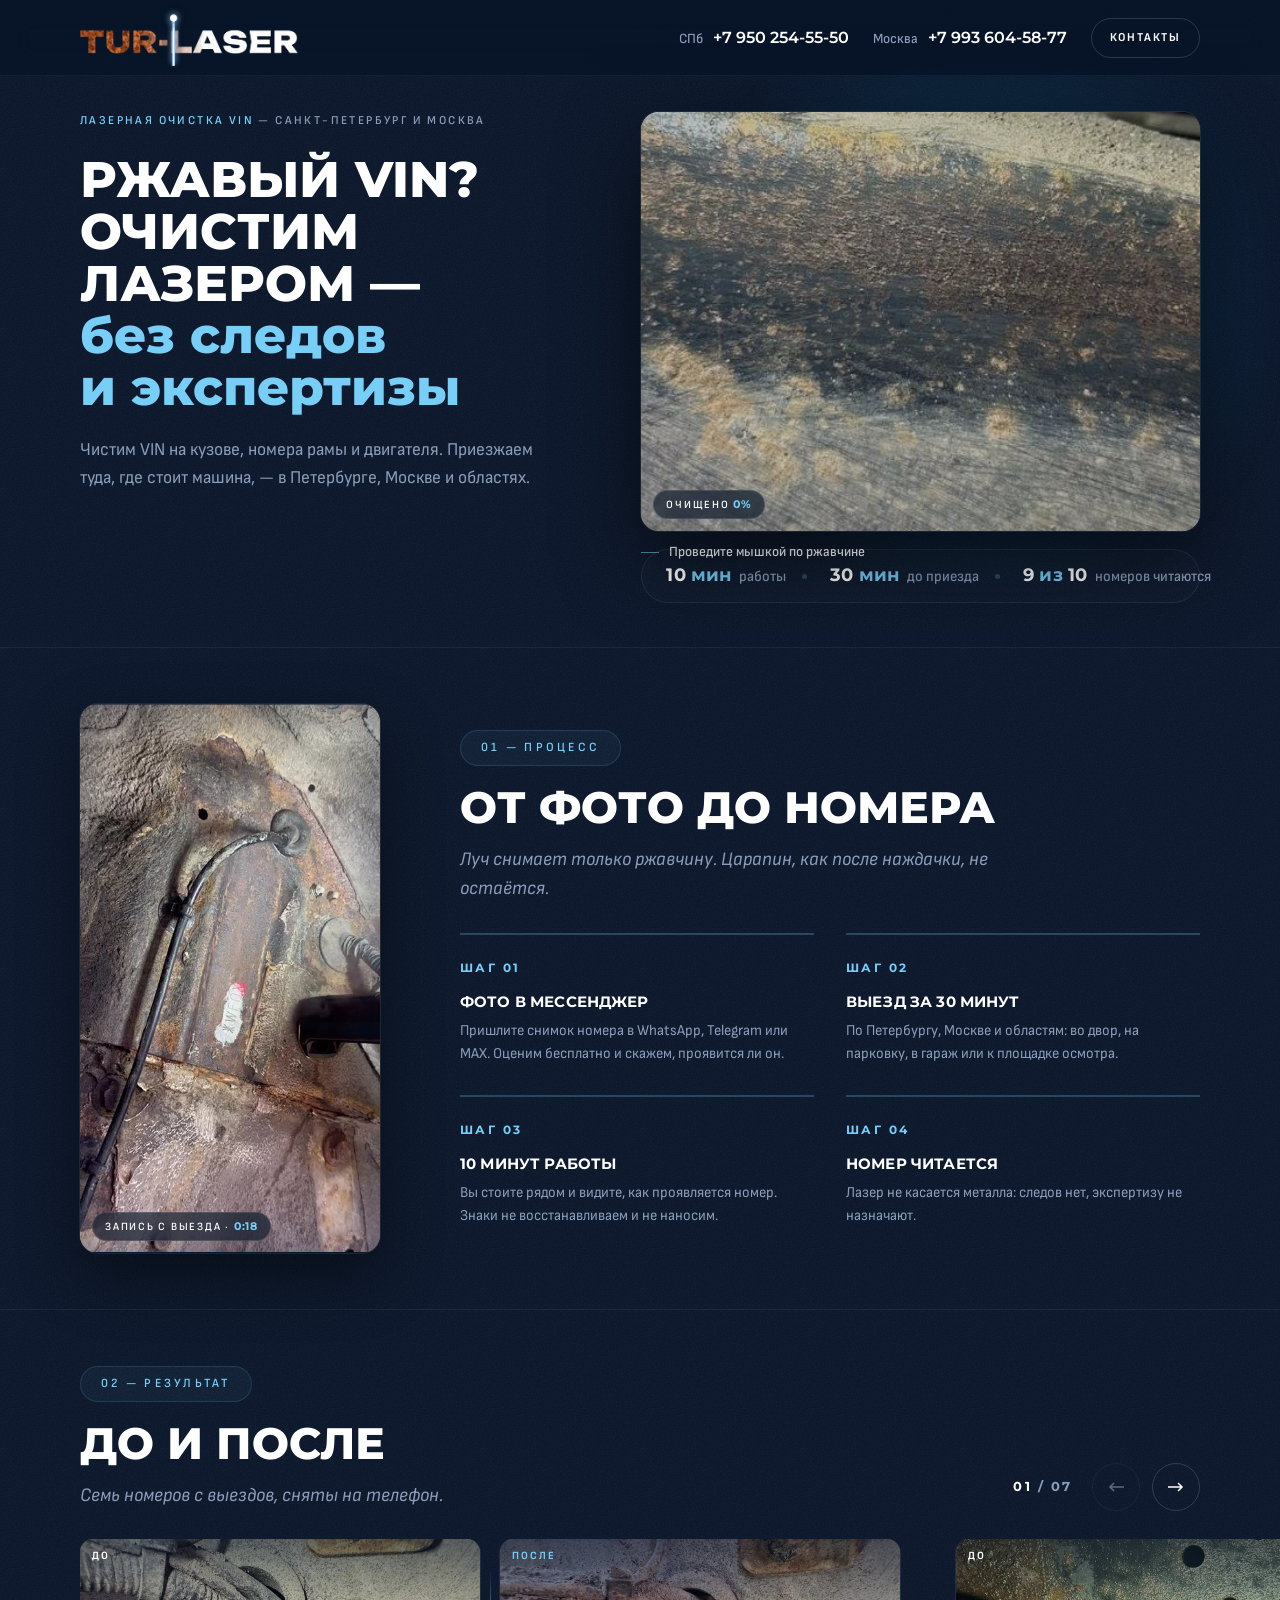
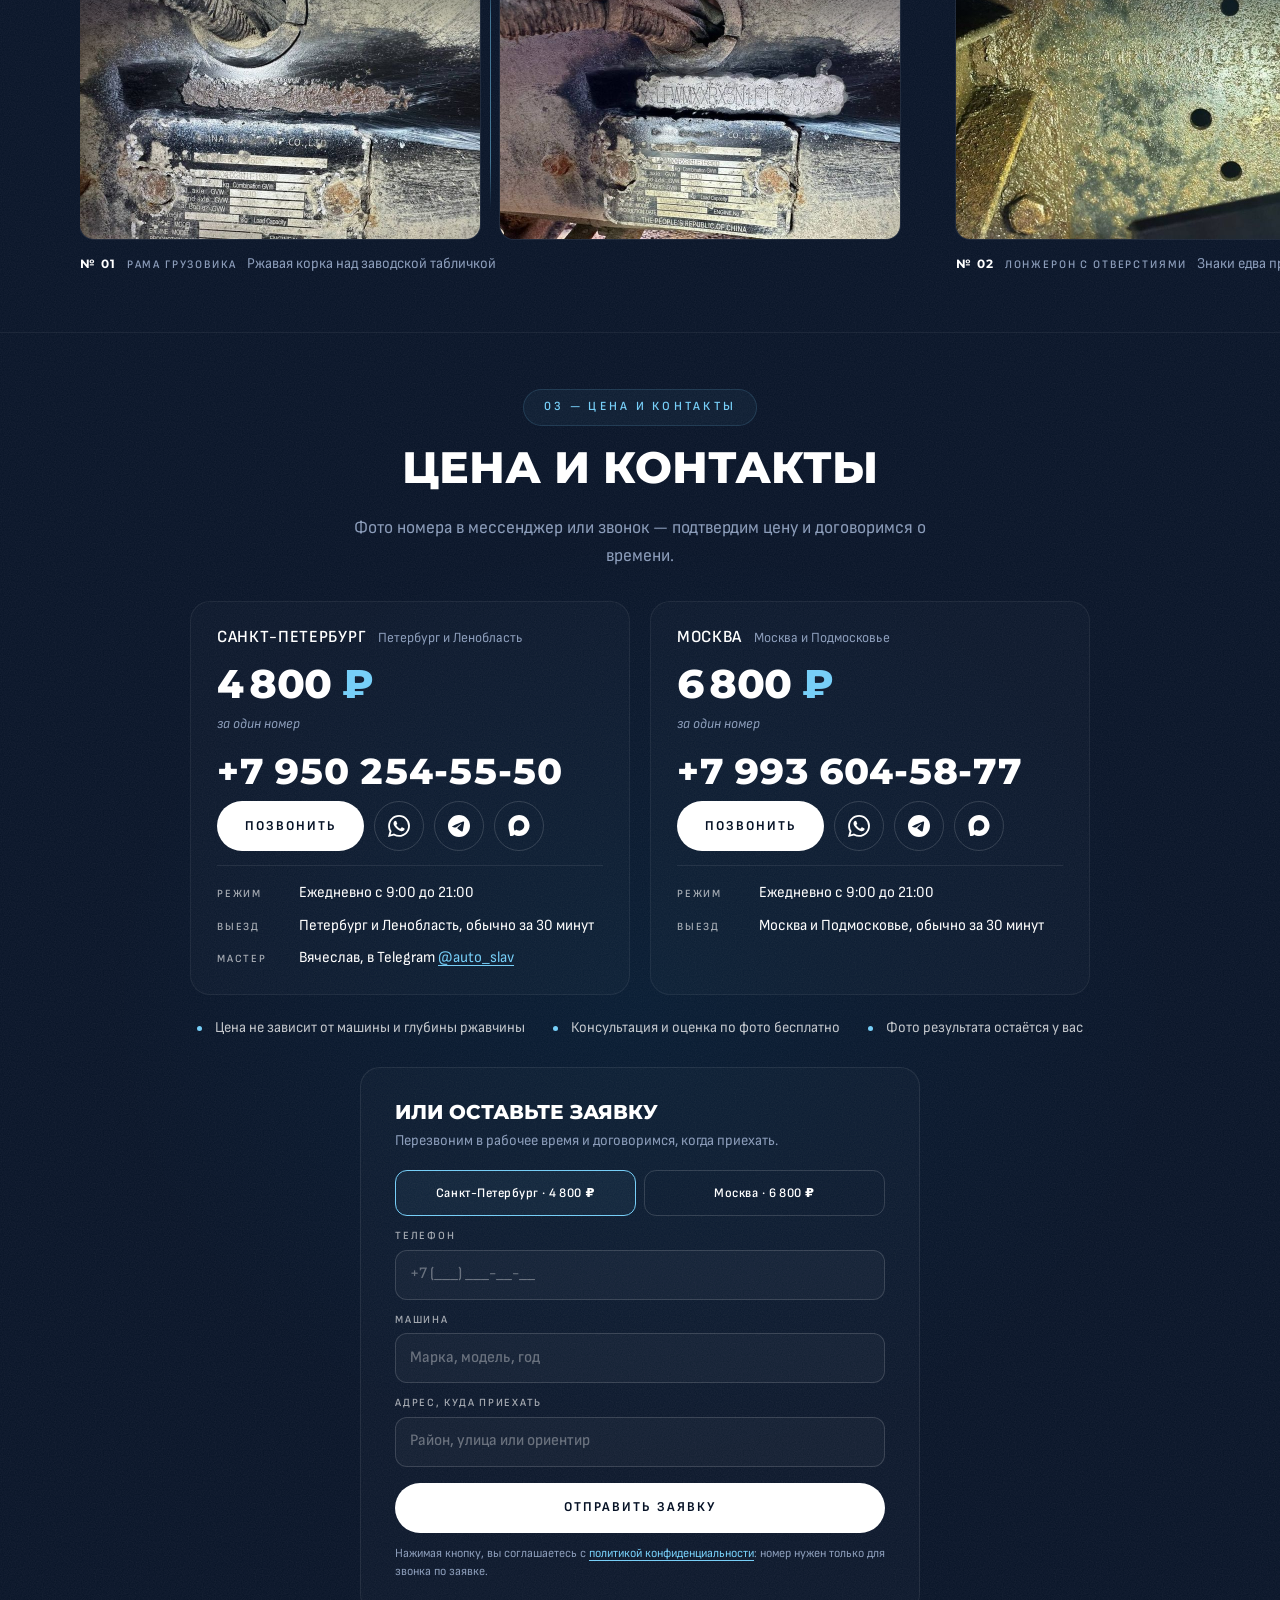
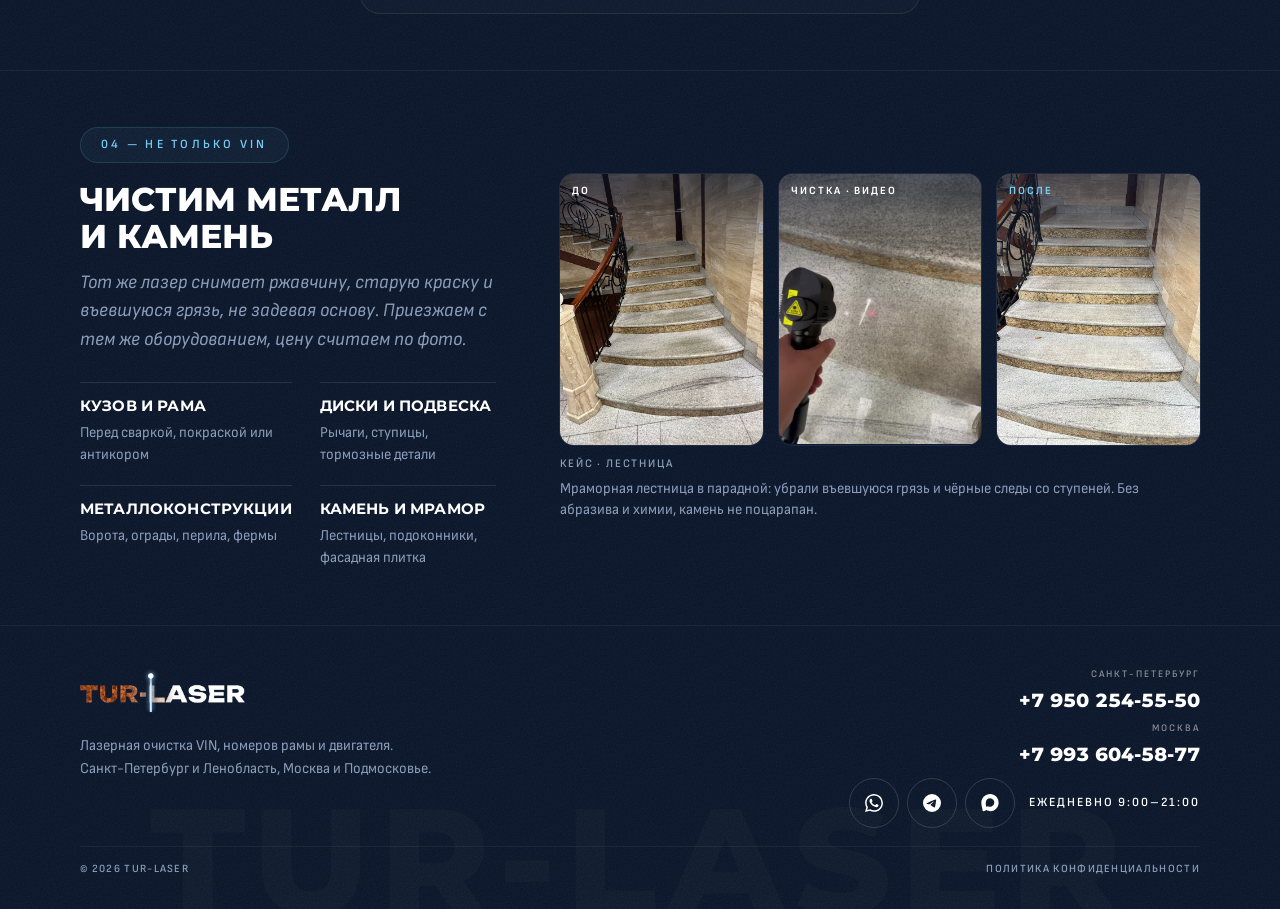
==== commit a52fdaab: "Первый экран на ПК: интерактив снова видим (ширина 100% при прижатии вправо) Co-Authored-By: Claude " ====
--- a/index.html
+++ b/index.html
@@ -15,7 +15,7 @@
 <link rel="preload" href="fonts/orbitron-latin-700-normal.woff2" as="font" type="font/woff2" crossorigin>
 <link rel="preload" href="img/vinlab-base.jpg" as="image">
 <link rel="preload" href="img/vinlab-rust.jpg" as="image">
-<link rel="stylesheet" href="style.css?v=17">
+<link rel="stylesheet" href="style.css?v=18">
 <noscript><style>.mbar--early{opacity:1;transform:none;pointer-events:auto}.vinlab__hint,.vinlab__meter,.ba__nav{display:none}</style></noscript>
 <!-- Счётчик аналитики ставим в день релиза (см. README): Яндекс.Метрика сюда, window.YM_ID = номер счётчика -->
 </head>
--- a/style.css
+++ b/style.css
@@ -281,8 +281,8 @@
   .hdr__tel--msk{display:inline-block}
   .hero__text{min-width:0}
   .cta--soc .cta__soc{flex:0 0 auto;justify-content:flex-start;gap:12px}
-  .hero__art{max-width:560px;justify-self:end}
-  .facts{max-width:560px;justify-self:end}
+  .hero__art{width:100%;max-width:560px;justify-self:end}
+  .facts{width:100%;max-width:560px;justify-self:end}
   .price__usloviya{grid-template-columns:repeat(3,auto);justify-content:center;gap:10px 28px;max-width:none}
   .price{padding:30px 30px 32px}
   .price__sum{font-size:60px}
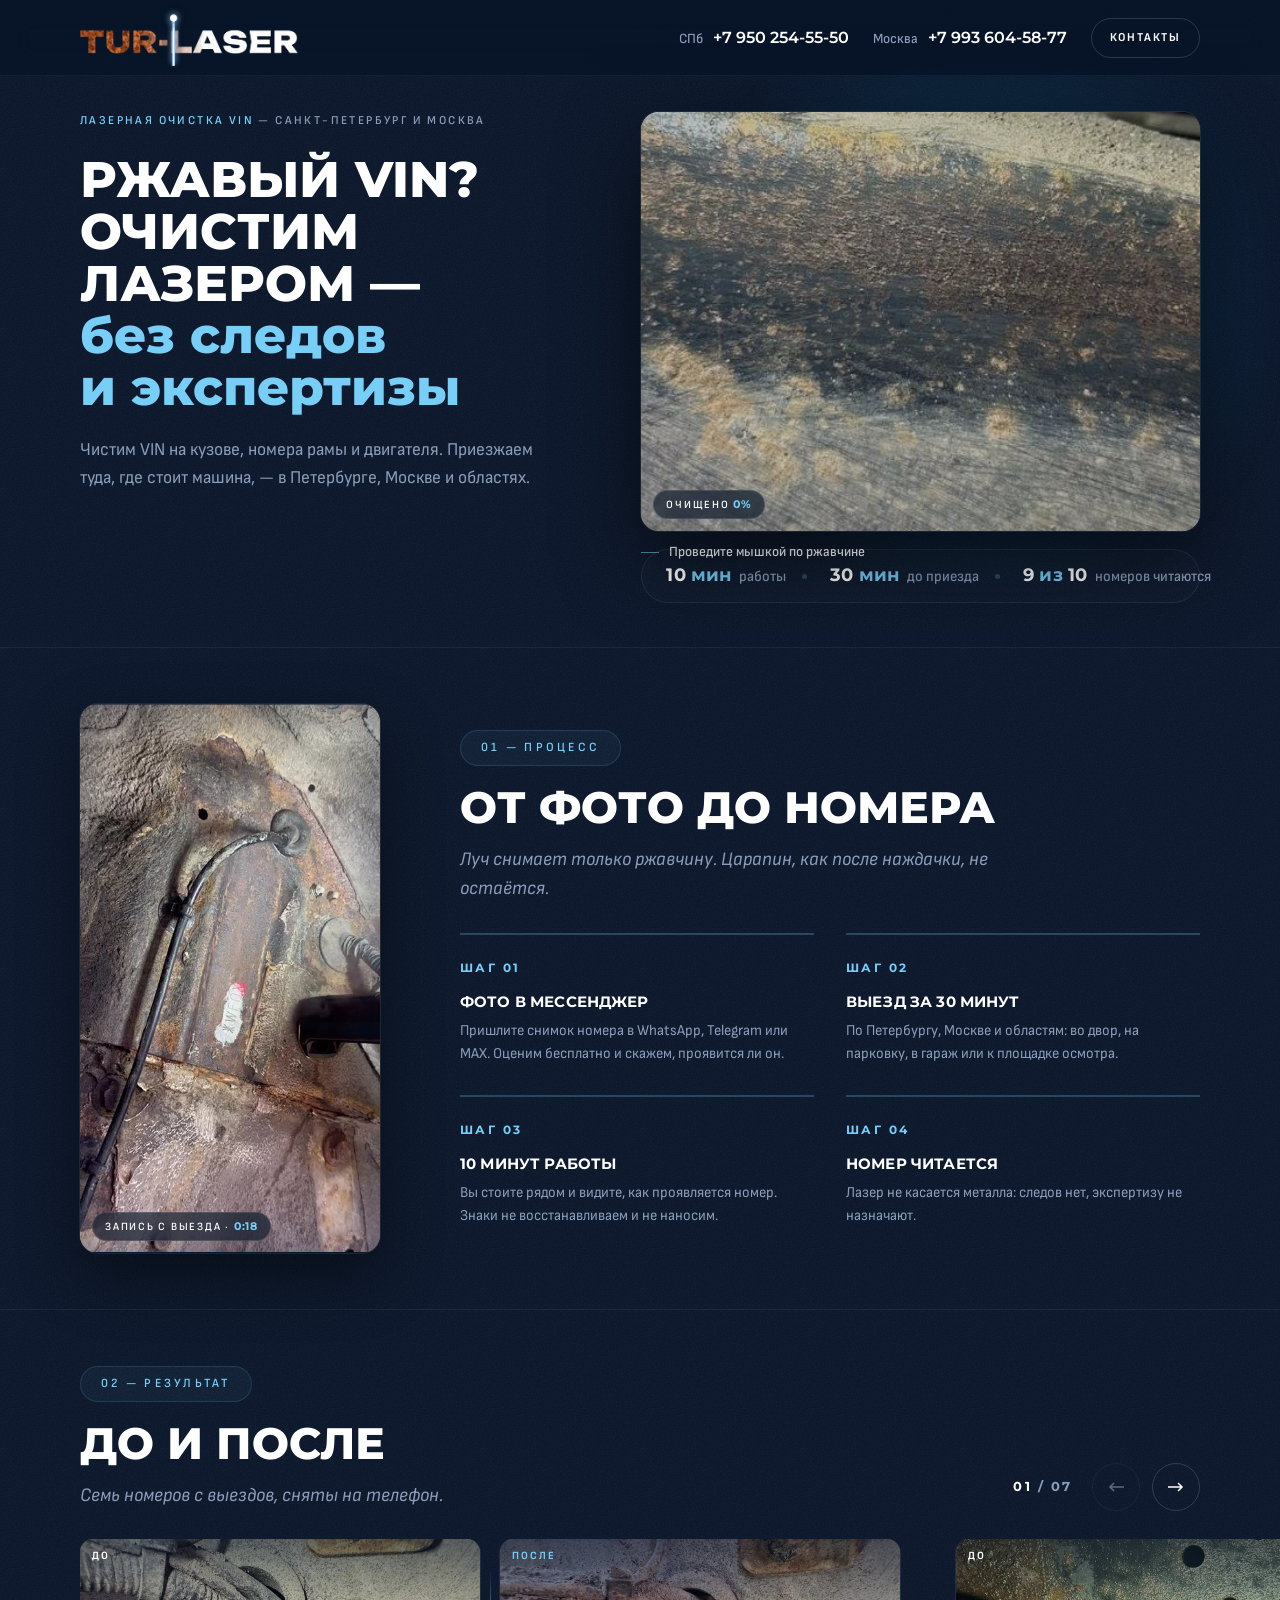
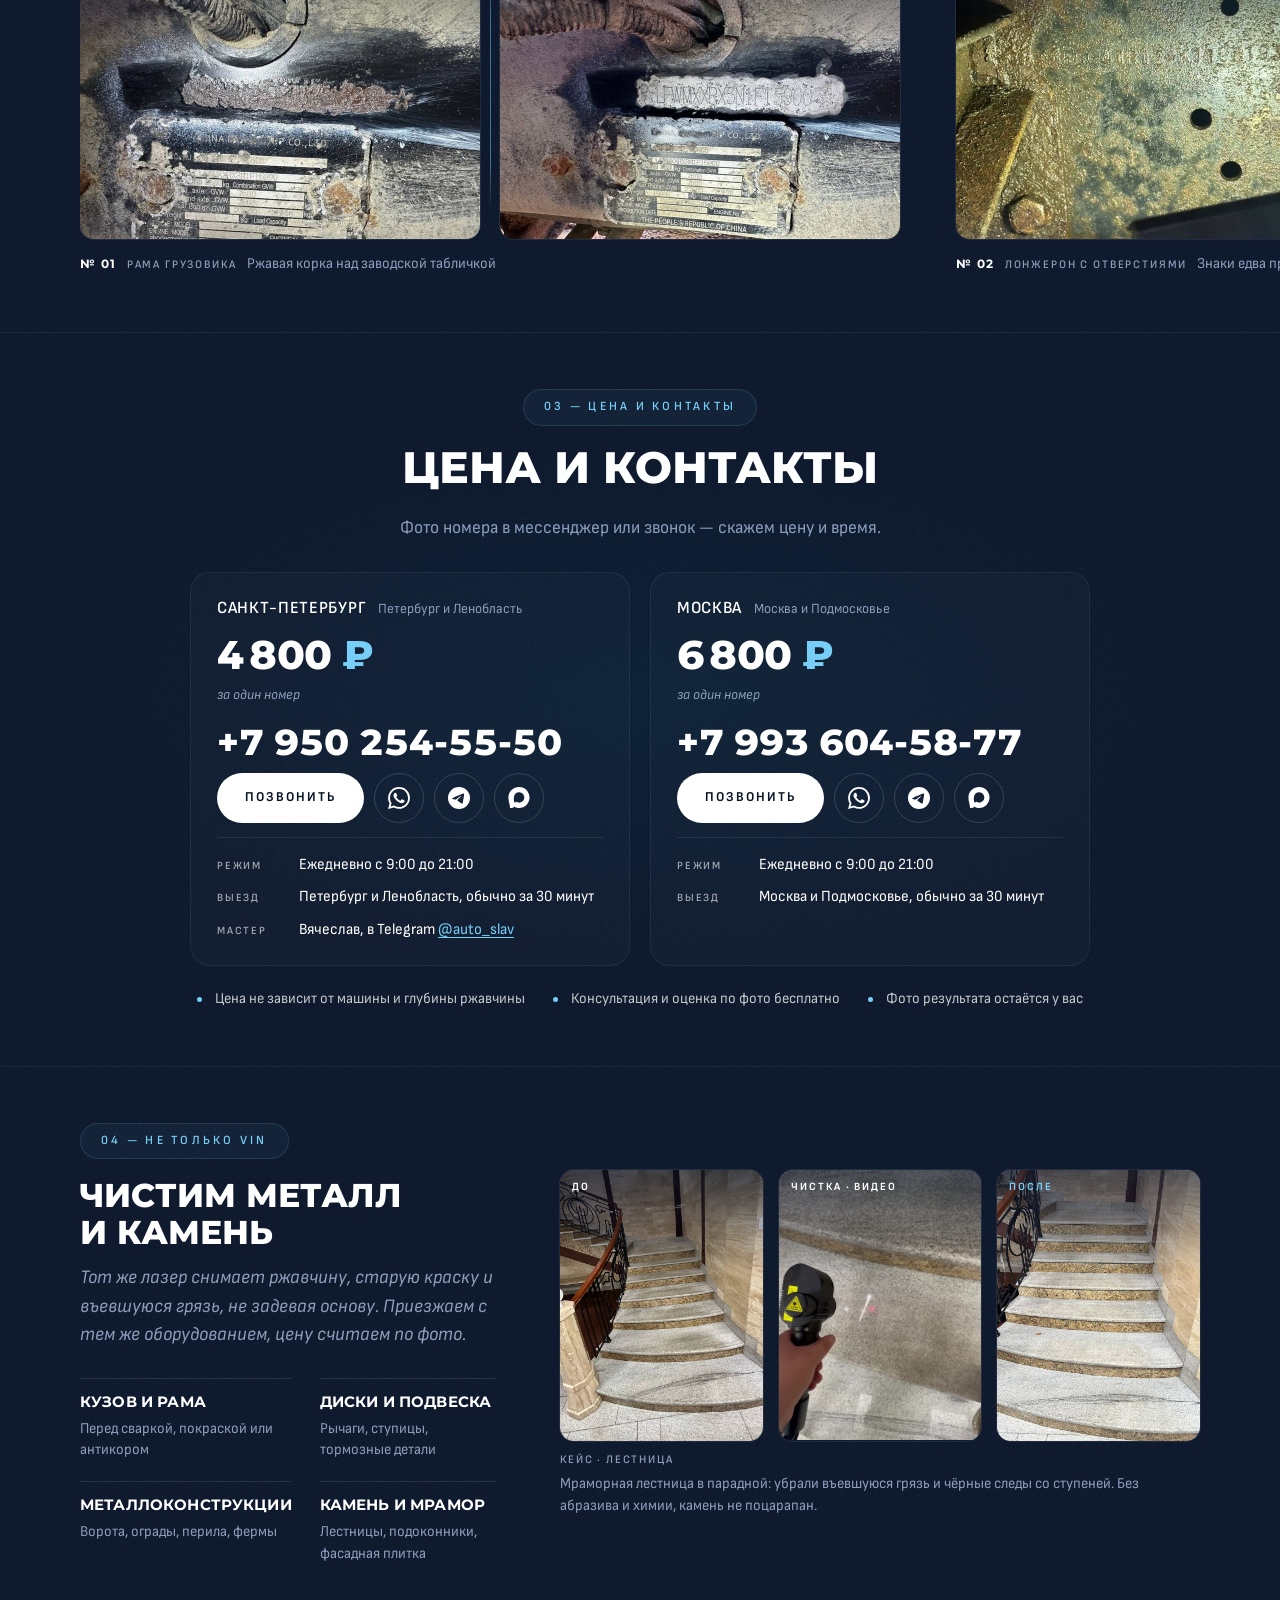
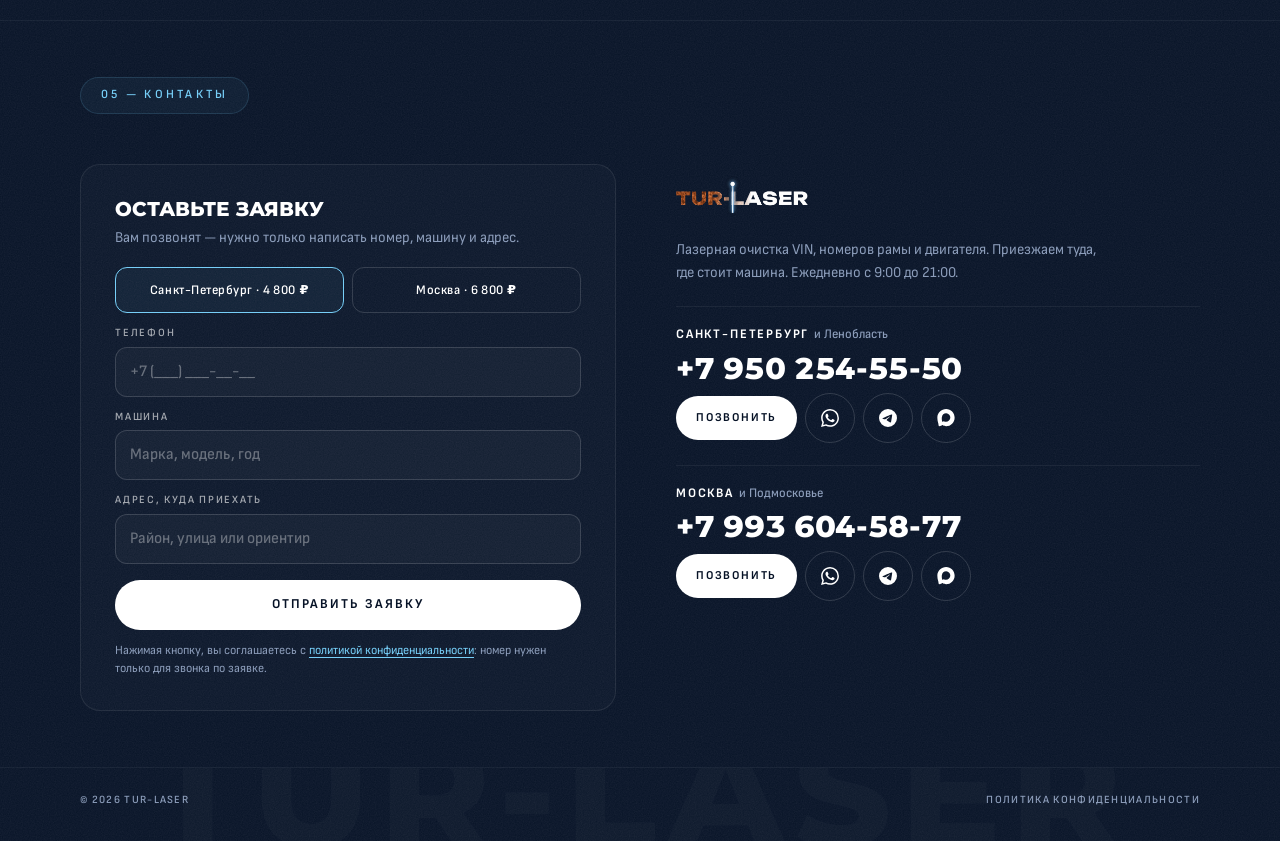
==== commit d9d85b70: "Сайт: блок 05 «Контакты» — заявка слева, номера справа; подводка 03 в одну строку; подвал ужат Co-Au" ====
--- a/index.html
+++ b/index.html
@@ -15,13 +15,13 @@
 <link rel="preload" href="fonts/orbitron-latin-700-normal.woff2" as="font" type="font/woff2" crossorigin>
 <link rel="preload" href="img/vinlab-base.jpg" as="image">
 <link rel="preload" href="img/vinlab-rust.jpg" as="image">
-<link rel="stylesheet" href="style.css?v=18">
+<link rel="stylesheet" href="style.css?v=19">
 <noscript><style>.mbar--early{opacity:1;transform:none;pointer-events:auto}.vinlab__hint,.vinlab__meter,.ba__nav{display:none}</style></noscript>
 <!-- Счётчик аналитики ставим в день релиза (см. README): Яндекс.Метрика сюда, window.YM_ID = номер счётчика -->
 </head>
 <body>
 <svg xmlns="http://www.w3.org/2000/svg" style="display:none" aria-hidden="true"><symbol id="i-wa" viewBox="0 0 24 24"><path d="M17.472 14.382c-.297-.149-1.758-.867-2.03-.967-.273-.099-.471-.148-.67.15-.197.297-.767.966-.94 1.164-.173.199-.347.223-.644.075-.297-.15-1.255-.463-2.39-1.475-.883-.788-1.48-1.761-1.653-2.059-.173-.297-.018-.458.13-.606.134-.133.298-.347.446-.52.149-.174.198-.298.298-.497.099-.198.05-.371-.025-.52-.075-.149-.669-1.612-.916-2.207-.242-.579-.487-.5-.669-.51-.173-.008-.371-.01-.57-.01-.198 0-.52.074-.792.372-.272.297-1.04 1.016-1.04 2.479 0 1.462 1.065 2.875 1.213 3.074.149.198 2.096 3.2 5.077 4.487.709.306 1.262.489 1.694.625.712.227 1.36.195 1.871.118.571-.085 1.758-.719 2.006-1.413.248-.694.248-1.289.173-1.413-.074-.124-.272-.198-.57-.347m-5.421 7.403h-.004a9.87 9.87 0 01-5.031-1.378l-.361-.214-3.741.982.998-3.648-.235-.374a9.86 9.86 0 01-1.51-5.26c.001-5.45 4.436-9.884 9.888-9.884 2.64 0 5.122 1.03 6.988 2.898a9.825 9.825 0 012.893 6.994c-.003 5.45-4.437 9.884-9.885 9.884m8.413-18.297A11.815 11.815 0 0012.05 0C5.495 0 .16 5.335.157 11.892c0 2.096.547 4.142 1.588 5.945L.057 24l6.305-1.654a11.882 11.882 0 005.683 1.448h.005c6.554 0 11.89-5.335 11.893-11.893a11.821 11.821 0 00-3.48-8.413Z"/></symbol><symbol id="i-tg" viewBox="0 0 24 24"><path d="M11.944 0A12 12 0 0 0 0 12a12 12 0 0 0 12 12 12 12 0 0 0 12-12A12 12 0 0 0 12 0a12 12 0 0 0-.056 0zm4.962 7.224c.1-.002.321.023.465.14a.506.506 0 0 1 .171.325c.016.093.036.306.02.472-.18 1.898-.962 6.502-1.36 8.627-.168.9-.499 1.201-.82 1.23-.696.065-1.225-.46-1.9-.902-1.056-.693-1.653-1.124-2.678-1.8-1.185-.78-.417-1.21.258-1.91.177-.184 3.247-2.977 3.307-3.23.007-.032.014-.15-.056-.212s-.174-.041-.249-.024c-.106.024-1.793 1.14-5.061 3.345-.48.33-.913.49-1.302.48-.428-.008-1.252-.241-1.865-.44-.752-.245-1.349-.374-1.297-.789.027-.216.325-.437.893-.663 3.498-1.524 5.83-2.529 6.998-3.014 3.332-1.386 4.025-1.627 4.476-1.635z"/></symbol><symbol id="i-max" viewBox="0 0 100 104"><path fill-rule="evenodd" d="M50.7571 0.261719C78.2929 0.261719 99.8857 22.5974 99.8857 50.1474C99.8857 77.6974 77.6071 99.4903 51.0214 99.4903C41.5857 99.4903 37.0143 98.1617 29.65 92.9474C29.1429 92.5903 28.45 92.6831 28.0214 93.1403C22.3571 99.1831 7.85 103.426 7.18571 95.176C7.18571 80.7903 0 71.4474 0 49.876C0 21.5546 23.2214 0.261719 50.7571 0.261719ZM51.5286 24.8117C38.4643 24.126 28.2643 33.1974 26.0143 47.3831C24.15 59.1332 27.45 73.4546 30.2786 74.176C31.4786 74.4832 34.3571 72.276 36.4571 70.2974C36.85 69.926 37.45 69.8617 37.9071 70.1474C41.1786 72.1474 44.8786 73.6474 48.9571 73.8617C62.3714 74.5617 74.2571 64.0617 74.9643 50.6474C75.6643 37.2331 64.9429 25.5046 51.5286 24.8046V24.8117Z"/></symbol></svg>
-<a class="skip" href="#kontakty">К заявке</a>
+<a class="skip" href="#kontakty-forma">К заявке</a>
 
 <!-- Шапка -->
 <header class="hdr"><div class="wrap">
@@ -147,7 +147,7 @@
 <section class="sec final" id="kontakty" aria-labelledby="h-kontakty"><div class="wrap">
   <span class="kicker"><b>03</b> — Цена и контакты</span>
   <h2 class="h2 rv" id="h-kontakty">Цена <span>и контакты</span></h2>
-  <p class="lead">Фото номера в мессенджер или звонок — подтвердим цену и договоримся о времени.</p>
+  <p class="lead">Фото номера в мессенджер или звонок — скажем цену и время.</p>
   <div class="final__grid final__grid--goroda">
     <div class="city city--spb">
       <div class="city__head"><span class="cap">Санкт-Петербург</span><span class="city__obl">Петербург и Ленобласть</span></div>
@@ -174,23 +174,6 @@
     </div>
   </div>
   <ul class="price__usloviya"><li>Цена не зависит от машины и глубины ржавчины</li><li>Консультация и оценка по фото бесплатно</li><li>Фото результата остаётся у вас</li></ul>
-  <form class="zayavka" id="zayavka" novalidate data-url="https://zayavka.tur-laser.ru/sayt/zayavka" aria-labelledby="h-zayavka">
-    <div class="zayavka__head"><h3 class="zayavka__h" id="h-zayavka">Или оставьте заявку</h3><p class="zayavka__p">Перезвоним в рабочее время и договоримся, когда приехать.</p></div>
-    <div class="zayavka__fields">
-      <div class="zayavka__city" role="radiogroup" aria-label="Город">
-        <label><input type="radio" name="city" value="spb" checked><span>Санкт-Петербург · 4&#8239;800&nbsp;₽</span></label>
-        <label><input type="radio" name="city" value="msk"><span>Москва · 6&#8239;800&nbsp;₽</span></label>
-      </div>
-      <label class="fld"><span>Телефон</span><input name="phone" type="tel" inputmode="tel" autocomplete="tel" placeholder="+7 (___) ___-__-__" required></label>
-      <label class="fld"><span>Машина</span><input name="car" type="text" autocomplete="off" placeholder="Марка, модель, год" maxlength="80" required></label>
-      <label class="fld"><span>Адрес, куда приехать</span><input name="address" type="text" autocomplete="street-address" placeholder="Район, улица или ориентир" maxlength="200" required></label>
-      <label class="zayavka__hp" aria-hidden="true"><input name="site" type="text" tabindex="-1" autocomplete="off"></label>
-      <p class="zayavka__err" role="alert" hidden></p>
-      <button class="btn btn--w zayavka__btn" type="submit" data-goal="form_send">Отправить заявку</button>
-      <p class="zayavka__consent">Нажимая кнопку, вы соглашаетесь с <a href="policy/">политикой конфиденциальности</a>: номер нужен только для звонка по заявке.</p>
-    </div>
-    <div class="zayavka__ok" role="status" hidden><b>Заявка принята</b><p>Перезвоним с 9:00 до 21:00. Срочно — наберите сами, номера выше.</p></div>
-  </form>
 </div></section>
 
 <!-- 5. Не только VIN -->
@@ -213,14 +196,47 @@
     <figcaption><span class="cap">Кейс · лестница</span><span class="note">Мраморная лестница в парадной: убрали въевшуюся грязь и чёрные следы со ступеней. Без абразива и химии, камень не поцарапан.</span></figcaption>
   </figure>
 </div></section>
+<!-- 5. Контакты: слева заявка, справа номера -->
+<section class="sec kont" id="kontakty-forma" aria-labelledby="h-zayavka"><div class="wrap">
+  <span class="kicker"><b>05</b> — Контакты</span>
+  <div class="kont__grid">
+    <form class="zayavka" id="zayavka" novalidate data-url="https://zayavka.tur-laser.ru/sayt/zayavka" aria-labelledby="h-zayavka">
+      <div class="zayavka__head"><h3 class="zayavka__h" id="h-zayavka">Оставьте заявку</h3><p class="zayavka__p">Вам позвонят — нужно только написать номер, машину и адрес.</p></div>
+      <div class="zayavka__fields">
+        <div class="zayavka__city" role="radiogroup" aria-label="Город">
+          <label><input type="radio" name="city" value="spb" checked><span>Санкт-Петербург · 4&#8239;800&nbsp;₽</span></label>
+          <label><input type="radio" name="city" value="msk"><span>Москва · 6&#8239;800&nbsp;₽</span></label>
+        </div>
+        <label class="fld"><span>Телефон</span><input name="phone" type="tel" inputmode="tel" autocomplete="tel" placeholder="+7 (___) ___-__-__" required></label>
+        <label class="fld"><span>Машина</span><input name="car" type="text" autocomplete="off" placeholder="Марка, модель, год" maxlength="80" required></label>
+        <label class="fld"><span>Адрес, куда приехать</span><input name="address" type="text" autocomplete="street-address" placeholder="Район, улица или ориентир" maxlength="200" required></label>
+        <label class="zayavka__hp" aria-hidden="true"><input name="site" type="text" tabindex="-1" autocomplete="off"></label>
+        <p class="zayavka__err" role="alert" hidden></p>
+        <button class="btn btn--w zayavka__btn" type="submit" data-goal="form_send">Отправить заявку</button>
+        <p class="zayavka__consent">Нажимая кнопку, вы соглашаетесь с <a href="policy/">политикой конфиденциальности</a>: номер нужен только для звонка по заявке.</p>
+      </div>
+      <div class="zayavka__ok" role="status" hidden><b>Заявка принята</b><p>Перезвоним с 9:00 до 21:00. Срочно — наберите сами, номера выше.</p></div>
+    </form>
+    <div class="kont__info">
+      <a class="logo" href="#hero"><img src="img/logo.png" width="2051" height="622" alt="TUR-LASER"></a>
+      <p class="kont__p">Лазерная очистка VIN, номеров рамы и двигателя. Приезжаем туда, где стоит машина. Ежедневно с 9:00 до 21:00.</p>
+      <div class="kont__city">
+        <span class="kont__name">Санкт-Петербург <small>и Ленобласть</small></span>
+        <a class="kont__tel" href="tel:+79502545550" data-goal="call_click">+7 950 254-55-50</a>
+        <div class="kont__btns"><a class="btn btn--w" href="tel:+79502545550" data-goal="call_click">Позвонить</a><a class="ibtn ibtn--s" href="https://wa.me/79502545550" target="_blank" rel="noopener" aria-label="Написать в WhatsApp" title="WhatsApp" data-goal="wa_click"><svg aria-hidden="true"><use href="#i-wa"/></svg></a><a class="ibtn ibtn--s" href="https://t.me/auto_slav" target="_blank" rel="noopener" aria-label="Написать в Telegram" title="Telegram" data-goal="tg_click"><svg aria-hidden="true"><use href="#i-tg"/></svg></a><a class="ibtn ibtn--s" href="https://max.ru/u/f9LHodD0cOJTcNx3xoA1vya0MQ0de2oj36Owtv6z1Hdhw0TRg-xTGAW3iC0" target="_blank" rel="noopener" aria-label="Написать в MAX" title="MAX" data-goal="max_click"><svg aria-hidden="true"><use href="#i-max"/></svg></a></div>
+      </div>
+      <div class="kont__city">
+        <span class="kont__name">Москва <small>и Подмосковье</small></span>
+        <a class="kont__tel" href="tel:+79936045877" data-goal="call_click_msk">+7 993 604-58-77</a>
+        <div class="kont__btns"><a class="btn btn--w" href="tel:+79936045877" data-goal="call_click_msk">Позвонить</a><a class="ibtn ibtn--s" href="https://wa.me/79936045877" target="_blank" rel="noopener" aria-label="Написать в WhatsApp" title="WhatsApp" data-goal="wa_click_msk"><svg aria-hidden="true"><use href="#i-wa"/></svg></a><a class="ibtn ibtn--s" href="https://t.me/dmitry_laser" target="_blank" rel="noopener" aria-label="Написать в Telegram" title="Telegram" data-goal="tg_click_msk"><svg aria-hidden="true"><use href="#i-tg"/></svg></a><a class="ibtn ibtn--s" href="https://max.ru/+79936045877" target="_blank" rel="noopener" aria-label="Написать в MAX" title="MAX" data-goal="max_click_msk"><svg aria-hidden="true"><use href="#i-max"/></svg></a></div>
+      </div>
+    </div>
+  </div>
+</div></section>
 </main>
 
 <!-- Подвал -->
 <footer class="ftr"><div class="wrap">
-  <div class="ftr__top">
-    <div><a class="logo" href="#hero"><img src="img/logo.png" width="2051" height="622" alt="TUR-LASER"></a><p>Лазерная очистка VIN, номеров рамы и двигателя. <span class="nw">Санкт-Петербург</span> и Ленобласть, <span class="nw">Москва</span> и Подмосковье.</p></div>
-    <div class="ftr__links"><span class="ftr__city">Санкт-Петербург</span><a class="t" href="tel:+79502545550" data-goal="call_click">+7 950 254-55-50</a><span class="ftr__city">Москва</span><a class="t" href="tel:+79936045877" data-goal="call_click_msk">+7 993 604-58-77</a><div class="ftr__soc"><a class="ibtn ibtn--s" href="https://wa.me/79502545550" target="_blank" rel="noopener" aria-label="Написать в WhatsApp" title="WhatsApp" data-goal="wa_click"><svg aria-hidden="true"><use href="#i-wa"/></svg></a><a class="ibtn ibtn--s" href="https://t.me/auto_slav" target="_blank" rel="noopener" aria-label="Написать в Telegram" title="Telegram" data-goal="tg_click"><svg aria-hidden="true"><use href="#i-tg"/></svg></a><a class="ibtn ibtn--s" href="https://max.ru/u/f9LHodD0cOJTcNx3xoA1vya0MQ0de2oj36Owtv6z1Hdhw0TRg-xTGAW3iC0" target="_blank" rel="noopener" aria-label="Написать в MAX" title="MAX" data-goal="max_click"><svg aria-hidden="true"><use href="#i-max"/></svg></a><span>ежедневно 9:00–21:00</span></div></div>
-  </div>
   <div class="ftr__bot"><span>© <span id="year">2026</span> TUR-LASER</span><span><a href="policy/">Политика конфиденциальности</a></span></div>
 </div><div class="wm" aria-hidden="true">TUR-LASER</div></footer>
 
--- a/style.css
+++ b/style.css
@@ -292,7 +292,7 @@
   .ibtn{flex:0 0 auto;width:50px;height:50px}
   .contact__btns .btn{flex:0 0 auto}
   .final .h2 span{display:inline}
-  .final .lead{max-width:640px}
+  .final .lead{max-width:760px}
   .more .wrap{display:grid;grid-template-columns:minmax(0,1fr) minmax(0,640px);column-gap:64px;align-items:start}
   .more .kicker{grid-column:1;grid-row:1;justify-self:start}
   .more .h2{grid-column:1;grid-row:2;font-size:clamp(26px,2.6vw,34px)}
@@ -347,7 +347,7 @@
 .doc p+p,.doc ol+p,.doc p+ol{margin-top:10px}
 
 /* --- заявка с сайта (решение владельца 06.11.2026: телефон, машина, адрес → CRM) --- */
-.zayavka{position:relative;margin:28px auto 0;max-width:560px;text-align:left;background:var(--w02);border:1px solid var(--l08);border-radius:20px;padding:24px 22px;display:grid;gap:18px}
+.zayavka{position:relative;margin:0;max-width:none;text-align:left;background:var(--w02);border:1px solid var(--l08);border-radius:20px;padding:24px 22px;display:grid;gap:18px}
 .zayavka__h{font:800 20px/1.2 var(--head);text-transform:uppercase}
 .zayavka__p{color:var(--muted);font-size:15px;line-height:1.5;margin-top:6px}
 .zayavka__fields{display:grid;gap:12px}
@@ -373,3 +373,24 @@
 .zayavka__ok p{margin-top:6px;color:var(--muted);font-size:15px;line-height:1.5}
 .zayavka--sent .zayavka__fields{display:none}
 @media (min-width:900px){.zayavka{padding:32px 34px}}
+
+/* --- 05 Контакты: заявка слева, номера справа --- */
+.kont{border-top:1px solid var(--l05)}
+.kont__grid{display:grid;grid-template-columns:1fr;gap:24px;margin-top:24px;text-align:left}
+.kont__info{display:grid;gap:22px;align-content:start;padding:8px 2px}
+.kont__info .logo img{height:40px}
+.kont__p{color:var(--muted);font-size:15px;line-height:1.55;max-width:420px}
+.kont__city{display:grid;gap:8px;padding-top:18px;border-top:1px solid var(--l06)}
+.kont__name{font:700 13px/1.4 var(--body);letter-spacing:.14em;text-transform:uppercase;color:#fff}
+.kont__name small{font:500 13px/1.4 var(--body);letter-spacing:0;text-transform:none;color:var(--muted)}
+.kont__tel{font:800 26px/1.1 var(--num);letter-spacing:-.01em;color:#fff;font-variant-numeric:tabular-nums;white-space:nowrap}
+.kont__btns{display:flex;gap:8px;align-items:center}
+.kont__btns .btn{height:44px;padding:0 20px;font-size:12px}
+.ftr{text-align:center}
+.ftr__bot{margin-top:0;padding-top:0;border-top:0}
+@media (min-width:900px){
+  .kont__grid{grid-template-columns:minmax(0,1fr) minmax(0,1fr);gap:48px;margin-top:32px;align-items:start}
+  .kont__info{padding:12px 0 0 12px}
+  .kont__tel{font-size:30px}
+  .ftr{padding:24px 0 32px}
+}
